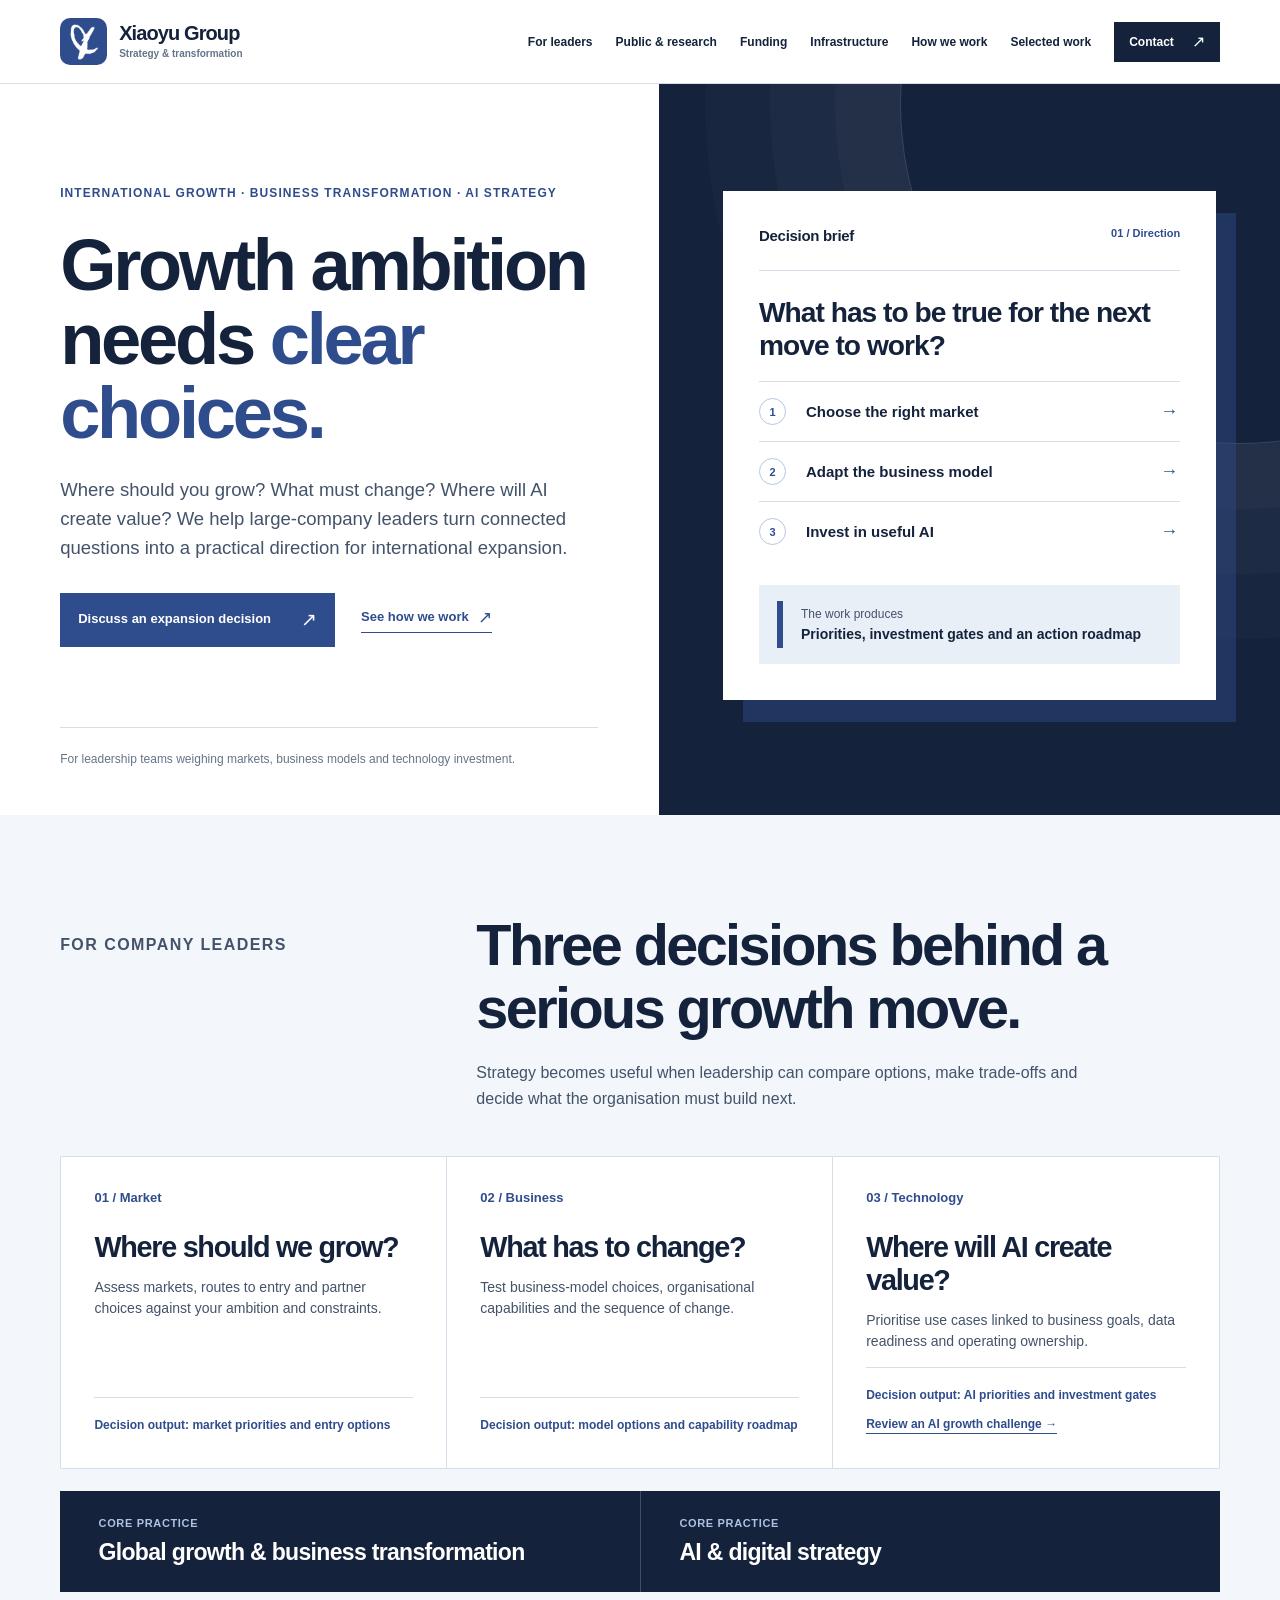
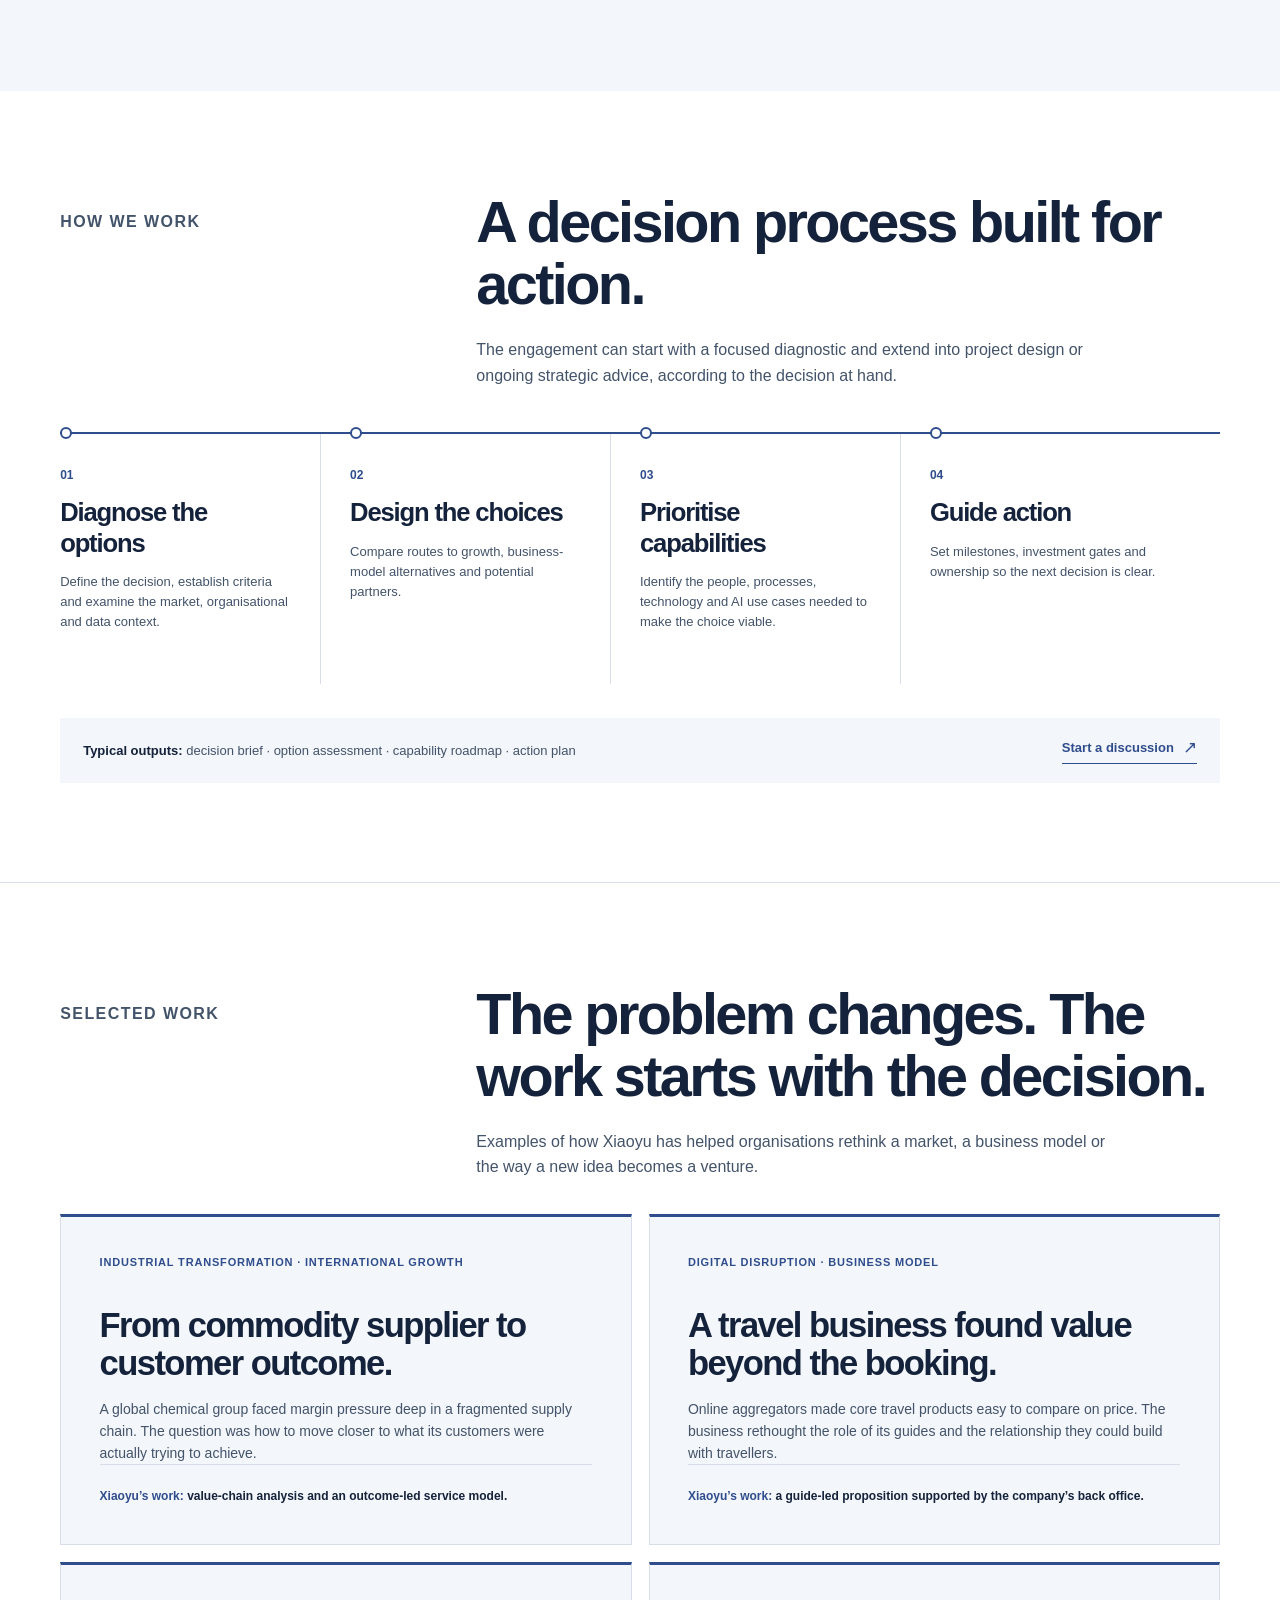
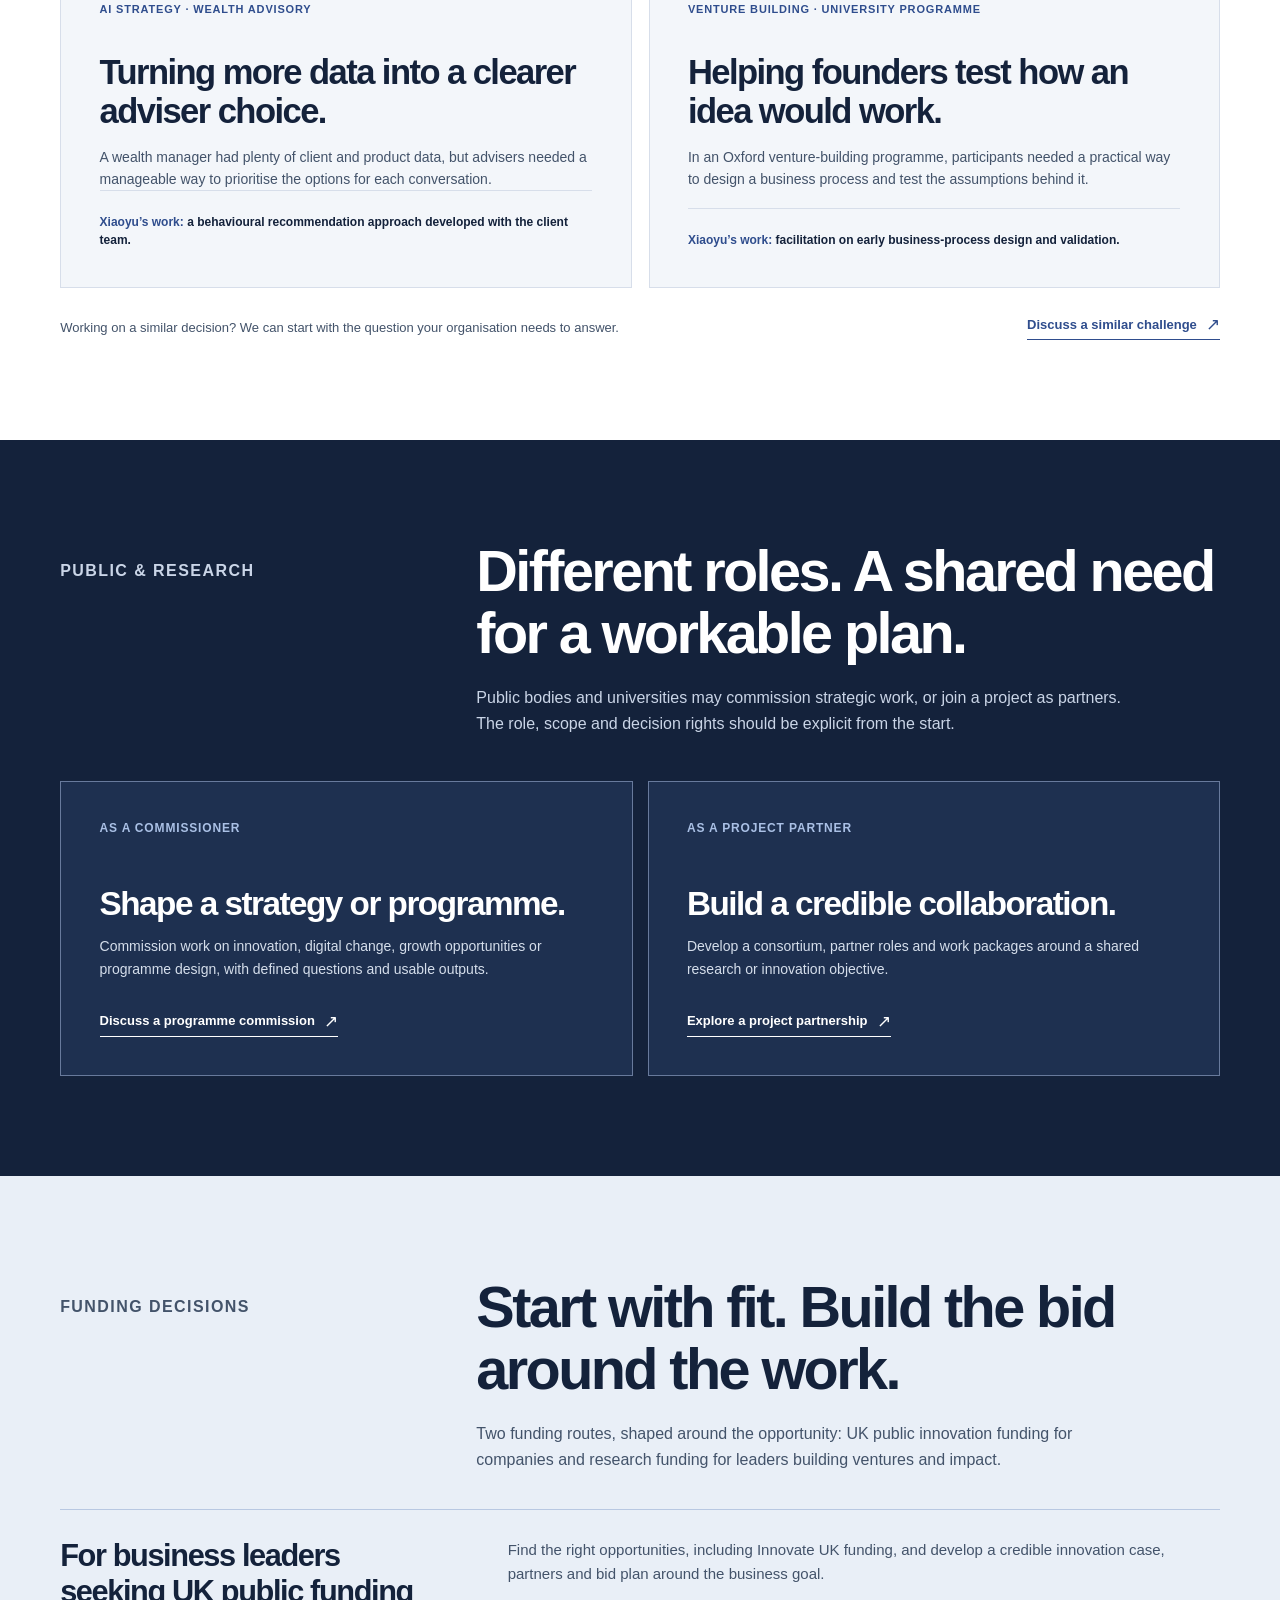
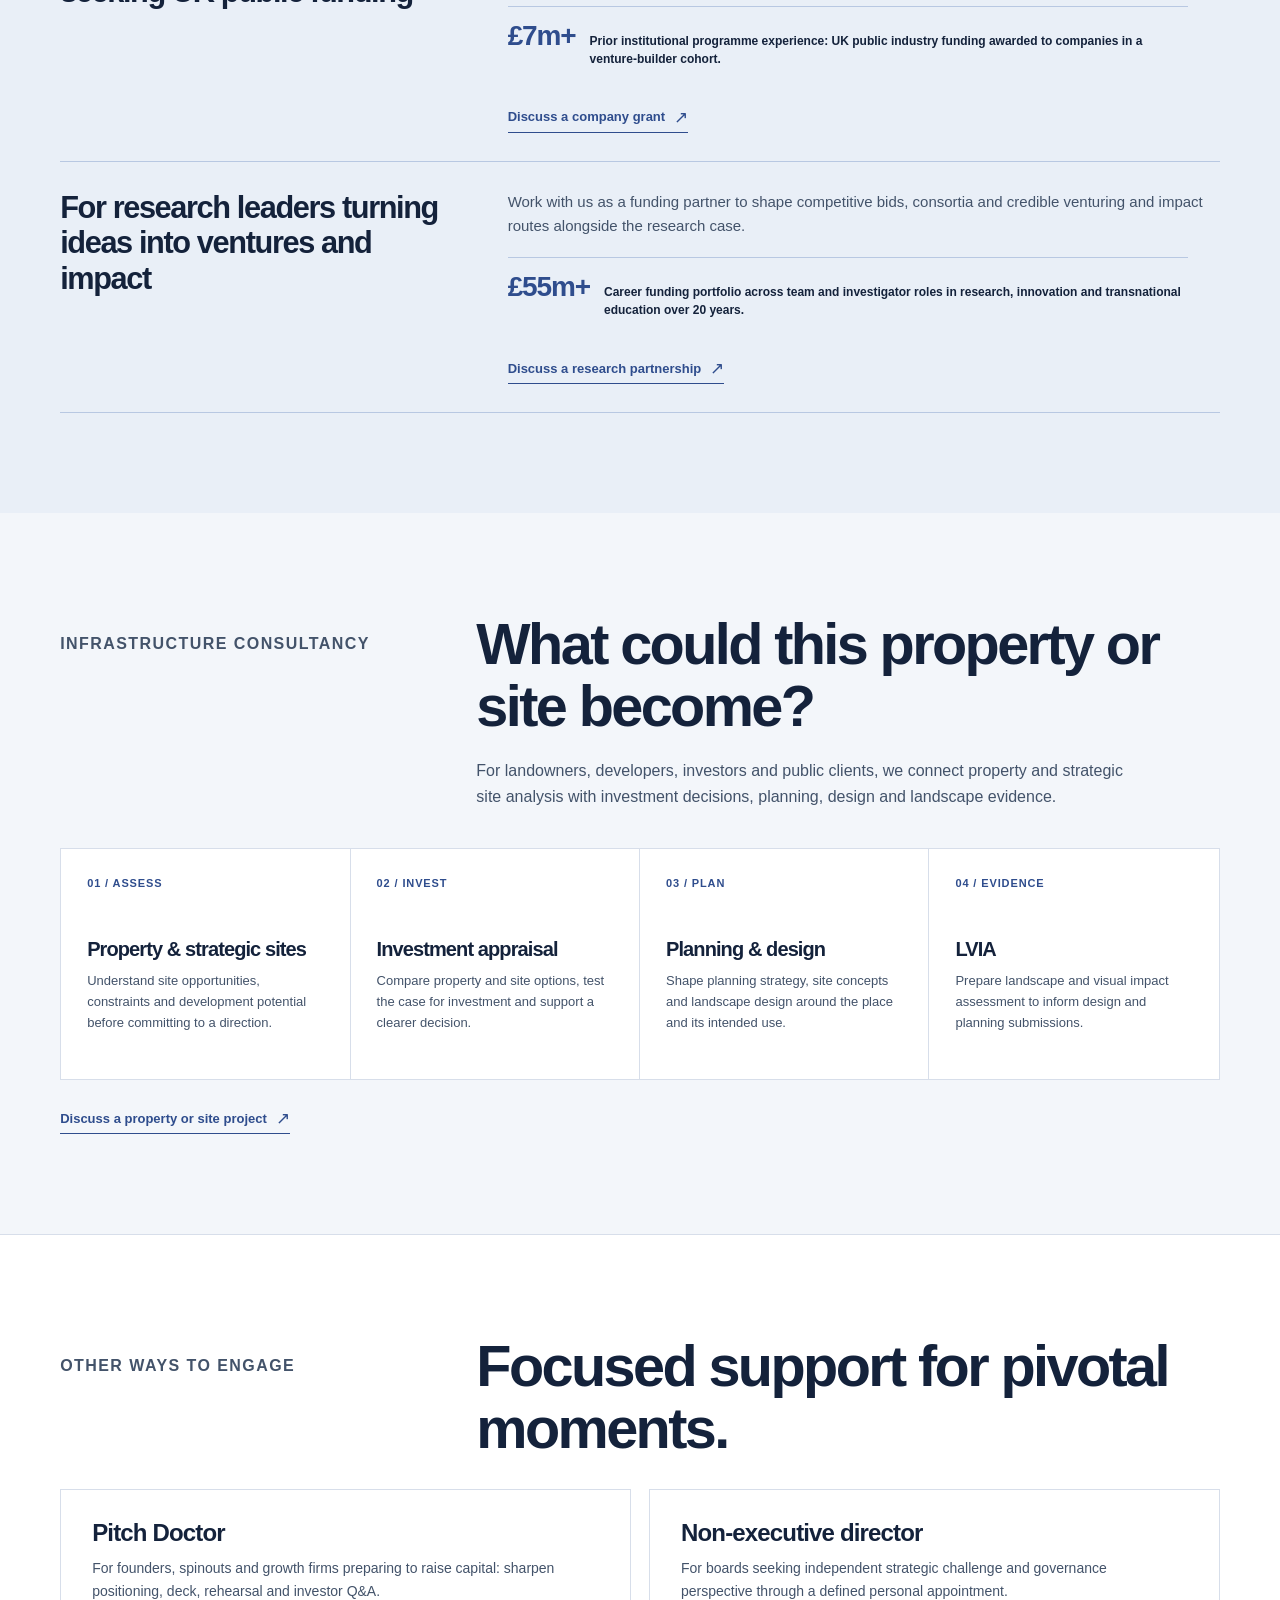
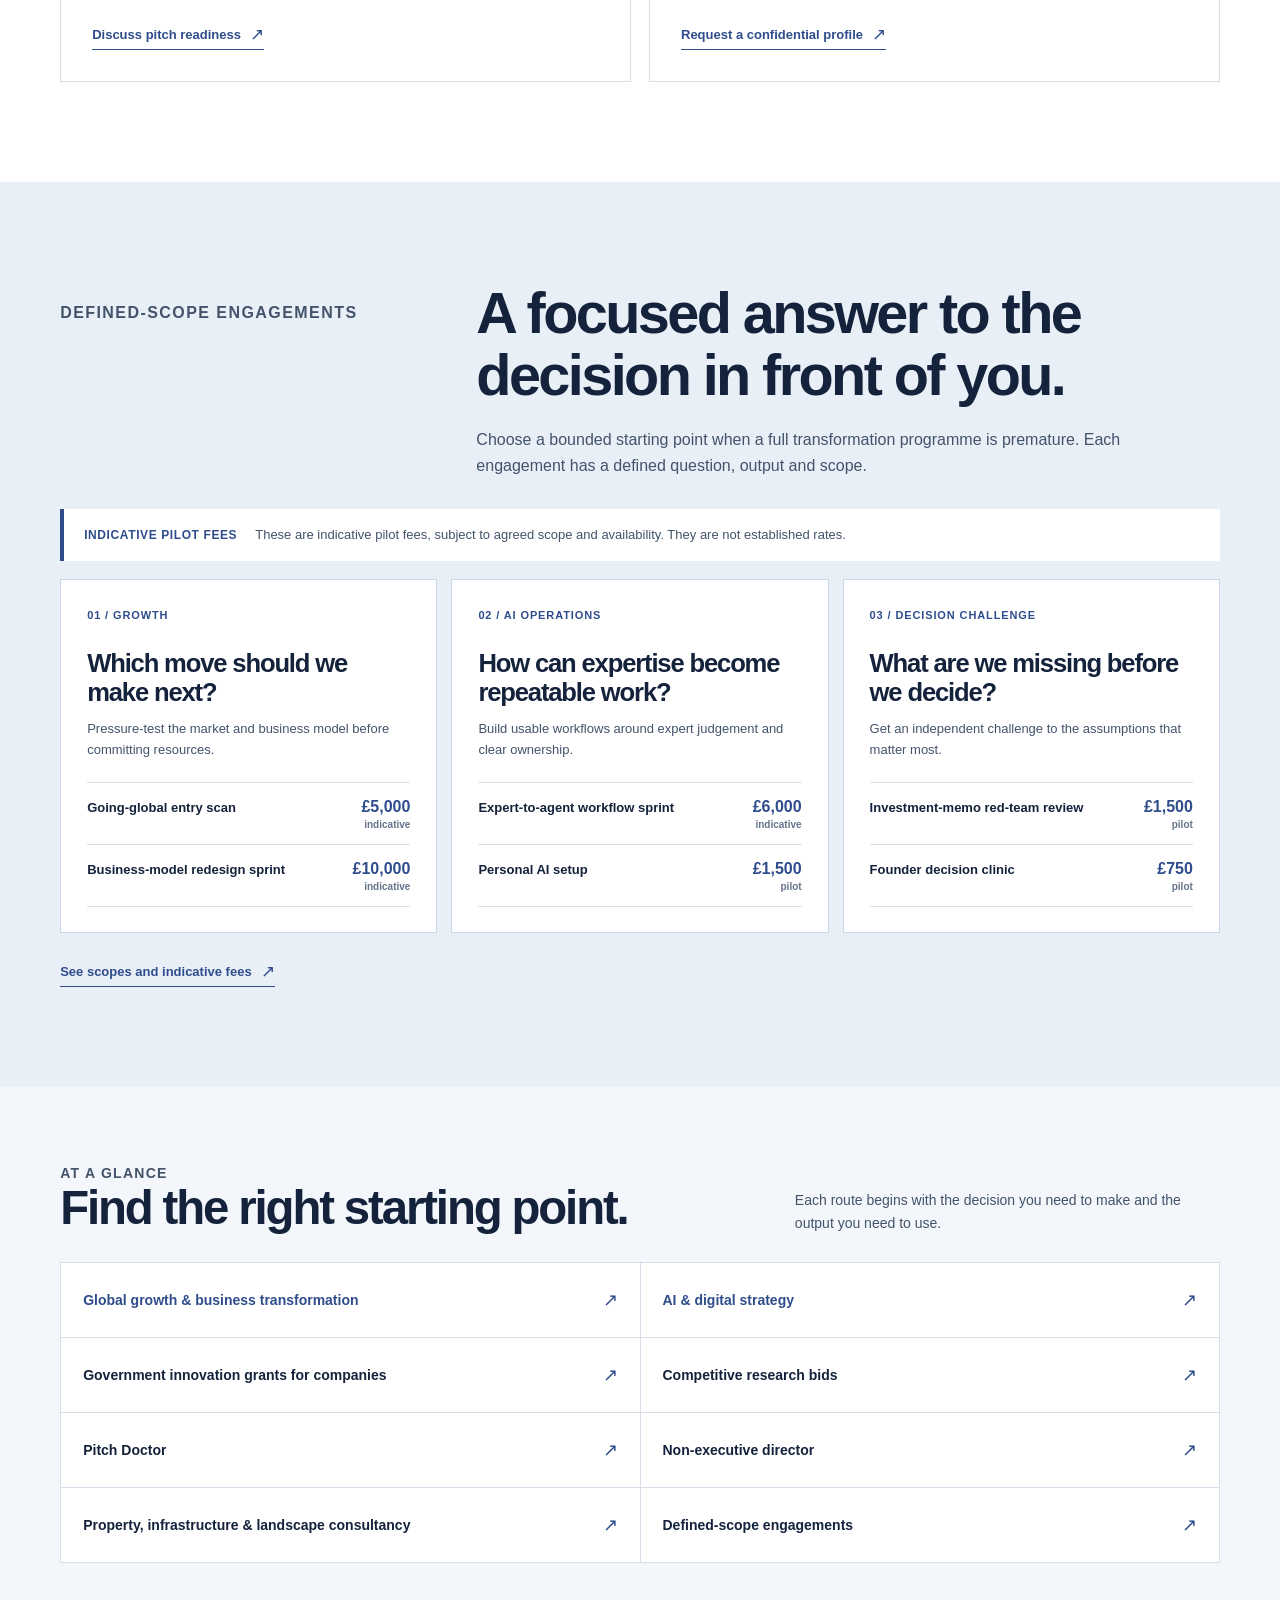
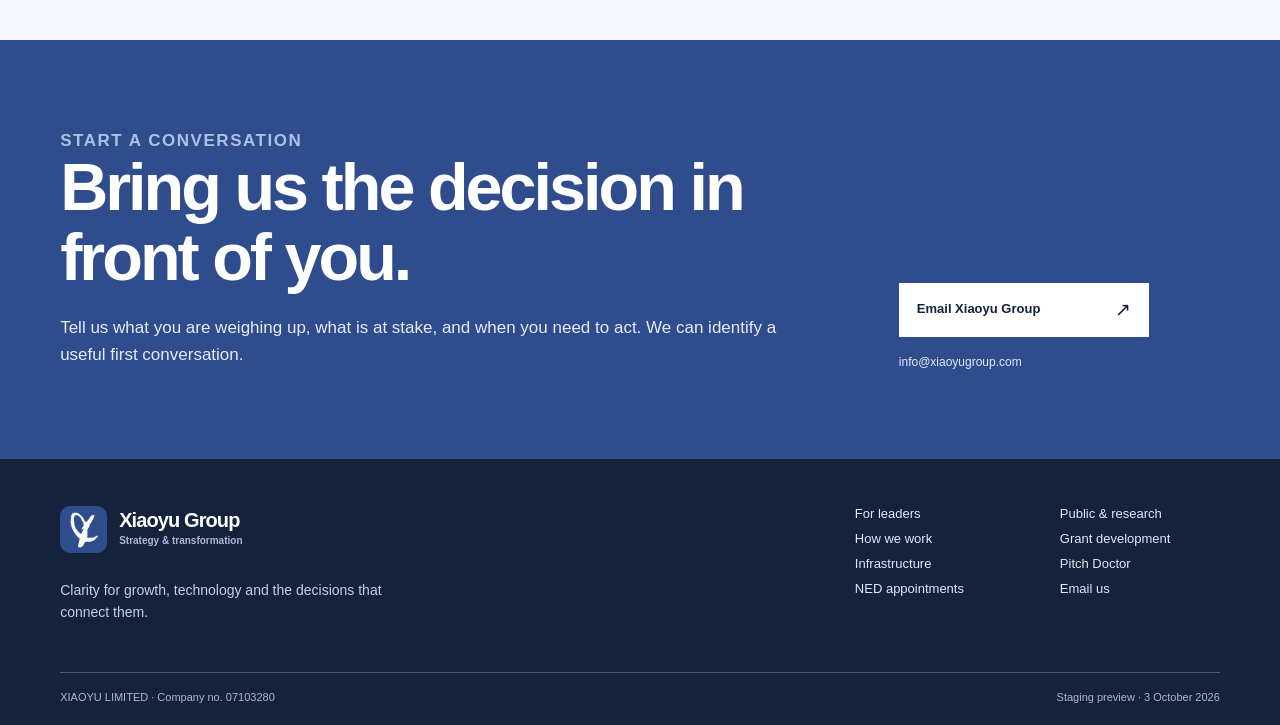
==== index.html @ 0e7fe9d1 "Publish Xiaoyu staging site" ====
<!doctype html>
<html lang="en">
<head>
  <meta charset="utf-8">
  <meta name="robots" content="noindex, nofollow">
  <meta name="viewport" content="width=device-width, initial-scale=1">
  <meta name="color-scheme" content="light">
  <meta name="theme-color" content="#2f4d8d">
  <meta name="description" content="Xiaoyu Group helps leadership teams make international growth, business transformation and AI strategy decisions, with support for funding, research partnerships, property and site consultancy.">
  <title>Xiaoyu Group — Clarity for the decisions ahead · Selected work</title>
  <!-- Design preview v6, 1 October 2026. Owner-confirmed case strip uses anonymised summaries without unverified result metrics; see the internal case map for attribution and publication checks.  Standalone and offline ready. Buyer situations and service architecture draw on the local service map v2 and the existing public Xiaoyu Group service categories. Methods and outputs describe ways of working, not completed client outcomes. The embedded mark is the supplied local logo. Legal entity: XIAOYU LIMITED, company number 07103280. -->
  <style>
    :root{--blue:#2f4d8d;--blue-deep:#243d70;--navy:#14223b;--paper:#fff;--fog:#f3f6fa;--mist:#e9eff7;--ice:#dbe5f2;--line:#d7deea;--body:#43536a;--muted:#65748a;--font:"Aptos","Avenir Next","Segoe UI",sans-serif;--pad:clamp(22px,4.7vw,76px);--wide:1520px}
    *,*::before,*::after{box-sizing:border-box}html{scroll-behavior:smooth;scroll-padding-top:88px}body{margin:0;color:var(--navy);background:var(--paper);font-family:var(--font);-webkit-font-smoothing:antialiased}body.menu-open{overflow:hidden}a{color:inherit;text-decoration:none}button{font:inherit}h1,h2,h3,p{margin-top:0}h1,h2,h3{letter-spacing:-.045em}p{line-height:1.62}::selection{background:var(--ice);color:var(--navy)}:focus-visible{outline:3px solid #6283ca;outline-offset:4px}.skip{position:absolute;z-index:100;top:-100px;left:12px;padding:12px 16px;background:var(--navy);color:white}.skip:focus{top:12px}.shell{width:min(100%,var(--wide));padding-inline:var(--pad);margin-inline:auto}.eyebrow{margin:0 0 20px;color:var(--blue);font-size:12px;font-weight:700;line-height:1.3;letter-spacing:.09em;text-transform:uppercase}.eyebrow.light{color:#abc1e6}.button{display:inline-flex;align-items:center;justify-content:space-between;gap:30px;min-height:54px;padding:12px 18px;font-size:13px;font-weight:700;line-height:1.3;transition:background .2s,color .2s,transform .2s}.button::after{content:"↗";font-size:19px;line-height:1;font-weight:400}.button-primary{background:var(--blue);color:white}.button-primary:hover{background:var(--blue-deep);transform:translateY(-2px)}.button-light{background:white;color:var(--navy)}.button-light:hover{background:var(--mist);transform:translateY(-2px)}.text-link{display:inline-flex;align-items:center;gap:9px;color:var(--blue);border-bottom:1px solid currentColor;padding-bottom:3px;font-size:13px;font-weight:700;line-height:1.3}.text-link::after{content:"↗";font-size:17px;font-weight:400}.text-link:hover{color:var(--navy)}.text-link.light{color:white}.section{padding-block:clamp(76px,7.8vw,118px)}.section-head{display:grid;grid-template-columns:.33fr .67fr;gap:50px;align-items:start;margin-bottom:44px}.section-head h2{margin:0;max-width:850px;font-size:clamp(39px,4.5vw,67px);line-height:1.08;font-weight:600}.section-head p{color:var(--body);max-width:650px;font-size:16px;margin:21px 0 0}
    .site-header{position:sticky;top:0;z-index:50;border-bottom:1px solid var(--line);background:white}.header-inner{min-height:83px;display:flex;align-items:center;justify-content:space-between;gap:27px}.brand{display:inline-flex;align-items:center;gap:12px;flex:none}.brand-mark{display:block;width:47px;height:47px;object-fit:cover;border-radius:10px}.brand-name{display:block;font-size:20px;font-weight:750;line-height:1.1;letter-spacing:-.045em}.brand-line{display:block;color:var(--muted);font-size:10px;font-weight:600;line-height:1.45;margin-top:3px}.desktop-nav{display:flex;align-items:center;gap:clamp(17px,1.8vw,30px)}.desktop-nav>a:not(.nav-cta){white-space:nowrap;font-size:12px;font-weight:700;transition:color .2s}.desktop-nav>a:not(.nav-cta):hover{color:var(--blue)}.nav-cta{display:inline-flex;align-items:center;gap:18px;padding:12px 15px;background:var(--navy);color:white;white-space:nowrap;font-size:12px;font-weight:700;transition:background .2s}.nav-cta::after{content:"↗";font-size:16px;line-height:1;font-weight:400}.nav-cta:hover{background:var(--blue)}.menu-toggle{display:none;width:44px;height:44px;flex:none;align-items:center;justify-content:center;color:var(--navy);background:white;border:1px solid var(--line);cursor:pointer}.menu-toggle span,.menu-toggle span::before,.menu-toggle span::after{display:block;position:relative;width:19px;height:2px;background:currentColor;transition:transform .2s,opacity .2s}.menu-toggle span::before,.menu-toggle span::after{content:"";position:absolute;left:0}.menu-toggle span::before{top:-6px}.menu-toggle span::after{top:6px}.menu-toggle[aria-expanded="true"] span{background:transparent}.menu-toggle[aria-expanded="true"] span::before{top:0;transform:rotate(45deg)}.menu-toggle[aria-expanded="true"] span::after{top:0;transform:rotate(-45deg)}.mobile-nav{display:none}
    .hero{overflow:hidden}.hero-layout{display:grid;grid-template-columns:minmax(0,1.03fr) minmax(0,.97fr);min-height:640px}.hero-copy{padding:clamp(82px,8vw,125px) clamp(35px,4.8vw,78px) 47px var(--pad);display:flex;flex-direction:column;justify-content:space-between;min-width:0}.hero-copy .eyebrow{margin-bottom:26px}.hero h1{max-width:760px;margin-bottom:26px;font-size:clamp(57px,5.65vw,87px);line-height:1.025;font-weight:600}.hero h1 span{color:var(--blue)}.hero-lede{max-width:650px;margin-bottom:30px;color:var(--body);font-size:clamp(17px,1.45vw,20px);line-height:1.55}.hero-actions{display:flex;align-items:center;gap:26px;flex-wrap:wrap}.hero-foot{padding-top:22px;margin-top:80px;border-top:1px solid var(--line);color:var(--muted);font-size:12px;line-height:1.5}.hero-visual{min-width:0;padding:clamp(44px,5vw,76px);display:flex;align-items:center;justify-content:center;background:var(--navy);position:relative;overflow:hidden;isolation:isolate}.hero-visual::before{content:"";position:absolute;width:680px;height:680px;right:-300px;top:-320px;border-radius:50%;border:1px solid rgba(220,230,248,.18);box-shadow:0 0 0 65px rgba(220,230,248,.025),0 0 0 130px rgba(220,230,248,.024),0 0 0 195px rgba(220,230,248,.021)}.decision-board{position:relative;z-index:1;width:min(100%,605px);padding:clamp(24px,2.8vw,43px);background:white;box-shadow:20px 22px 0 rgba(47,77,141,.45);transform:translateY(-4px)}.board-top{display:flex;justify-content:space-between;align-items:flex-start;gap:18px;padding-bottom:26px;border-bottom:1px solid var(--line)}.board-top strong{font-size:15px;font-weight:750;letter-spacing:-.02em}.board-top span{color:var(--blue);font-size:11px;font-weight:700;white-space:nowrap}.board-prompt{margin:25px 0 18px;font-size:clamp(25px,2.2vw,34px);line-height:1.2;font-weight:600;letter-spacing:-.035em}.board-list{list-style:none;padding:0;margin:0}.board-list li{display:grid;grid-template-columns:34px minmax(0,1fr) 20px;align-items:center;gap:13px;min-height:60px;border-top:1px solid var(--line)}.board-list li span{display:grid;place-items:center;width:27px;height:27px;border:1px solid #b5c6e3;border-radius:50%;color:var(--blue);font-size:11px;font-weight:750}.board-list li strong{font-size:15px;font-weight:650}.board-list li i{font-style:normal;color:var(--blue);font-size:18px}.board-bottom{margin-top:24px;padding:16px 18px;display:flex;align-items:center;gap:18px;background:var(--mist)}.board-bottom b{width:6px;height:47px;flex:none;background:var(--blue)}.board-bottom span{display:block;color:var(--body);font-size:12px;line-height:1.35}.board-bottom strong{display:block;margin-top:3px;color:var(--navy);font-size:14px;font-weight:700;line-height:1.32}
    .leaders{background:var(--fog)}.decision-grid{display:grid;grid-template-columns:repeat(3,minmax(0,1fr));border:1px solid var(--line);background:white}.decision{min-height:305px;padding:clamp(25px,2.6vw,40px);border-right:1px solid var(--line);display:flex;flex-direction:column}.decision:last-child{border-right:0}.decision .number{color:var(--blue);font-size:13px;font-weight:750}.decision h3{max-width:330px;margin:26px 0 13px;font-size:clamp(25px,2.25vw,35px);font-weight:650;line-height:1.14}.decision p{color:var(--body);font-size:14px;line-height:1.55}.decision .output{margin-top:auto;padding-top:19px;border-top:1px solid var(--line);color:var(--blue);font-size:12px;font-weight:700;line-height:1.45}.decision-link{align-self:flex-start;margin-top:13px;color:var(--blue);font-size:12px;font-weight:750;border-bottom:1px solid currentColor;padding-bottom:2px}.decision-link:hover{color:var(--navy)}.practice-line{display:grid;grid-template-columns:1fr 1fr;margin-top:22px;background:var(--navy);color:white}.practice-line div{padding:26px clamp(26px,3vw,43px)}.practice-line div+div{border-left:1px solid rgba(255,255,255,.2)}.practice-line small{display:block;margin-bottom:10px;color:#adc2e4;font-size:11px;font-weight:700;text-transform:uppercase;letter-spacing:.06em}.practice-line strong{font-size:clamp(18px,1.8vw,25px);font-weight:600;letter-spacing:-.03em}.leaders-cta{display:flex;align-items:center;justify-content:space-between;gap:20px;padding:22px 2px 0}.leaders-cta p{margin:0;color:var(--body);font-size:13px}
    .approach{background:white}.approach-grid{display:grid;grid-template-columns:repeat(4,minmax(0,1fr));border-top:2px solid var(--blue)}.step{position:relative;min-height:250px;padding:31px 27px 0 0}.step:not(:last-child){border-right:1px solid var(--line);padding-right:29px;margin-right:29px}.step::before{content:"";position:absolute;top:-7px;left:0;width:12px;height:12px;border:2px solid var(--blue);background:white;border-radius:50%}.step small{color:var(--blue);font-size:12px;font-weight:750}.step h3{max-width:240px;margin:14px 0;font-size:clamp(22px,2vw,29px);line-height:1.18;font-weight:650}.step p{color:var(--body);font-size:13px;line-height:1.54}.approach-foot{display:flex;justify-content:space-between;align-items:center;gap:30px;margin-top:34px;padding:19px 23px;background:var(--fog)}.approach-foot p{margin:0;color:var(--body);font-size:13px}.approach-foot strong{color:var(--navy)}
    .public{background:var(--navy);color:white}.public .section-head p{color:#cad5e7}.role-grid{display:grid;grid-template-columns:1fr 1fr;gap:15px}.role{min-height:295px;padding:clamp(29px,3vw,45px);border:1px solid #687a9c;background:#1e3050;display:flex;flex-direction:column;align-items:flex-start}.role .text-link{margin-top:auto;padding-top:20px}.role span{display:block;margin-bottom:50px;color:#aac0e5;font-size:12px;font-weight:700;text-transform:uppercase;letter-spacing:.07em}.role h3{max-width:540px;margin-bottom:13px;font-size:clamp(29px,2.6vw,39px);line-height:1.13;font-weight:600}.role p{max-width:520px;margin-bottom:0;color:#d5deeb;font-size:14px}
    .funding{background:var(--mist)}.funding .section-head{margin-bottom:36px}.funding-list{border-top:1px solid #b8c8e2}.funding-row{display:grid;grid-template-columns:.35fr .65fr;gap:clamp(25px,5vw,80px);padding:28px 0;border-bottom:1px solid #b8c8e2}.funding-row h3{margin:0;font-size:clamp(25px,2.4vw,36px);line-height:1.16;font-weight:650}.funding-row p{max-width:720px;margin:0 0 13px;color:var(--body);font-size:15px}.funding-row .text-link{margin-top:3px}.funding-proof{display:flex;align-items:baseline;gap:14px;max-width:680px!important;margin:19px 0 21px!important;padding:15px 0;border-top:1px solid #b8c8e2;color:var(--navy)!important}.funding-proof strong{flex:none;color:var(--blue);font-size:28px;line-height:1;font-weight:750;letter-spacing:-.04em}.funding-proof span{font-size:12px;line-height:1.5;font-weight:650}
    .infrastructure{background:var(--fog)}.infrastructure .section-head{margin-bottom:38px}.infra-steps{display:grid;grid-template-columns:repeat(4,minmax(0,1fr));border:1px solid var(--line);background:white}.infra-step{min-height:230px;padding:28px 26px 24px;border-right:1px solid var(--line)}.infra-step:last-child{border-right:0}.infra-step-num{display:block;margin-bottom:48px;color:var(--blue);font-size:11px;font-weight:800;letter-spacing:.08em}.infra-step h3{margin:0 0 10px;font-size:20px;line-height:1.2;font-weight:700}.infra-step p{margin:0;color:var(--body);font-size:13px;line-height:1.6}.infra-action{margin-top:28px}.other-engagements{background:white;border-top:1px solid var(--line)}.other-engagements .section-head{margin-bottom:30px}.other-grid{display:grid;grid-template-columns:repeat(2,minmax(0,1fr));gap:18px}.compact-route{padding:29px 31px 31px;border:1px solid var(--line);background:white}.compact-route h3{margin:0 0 10px;font-size:24px;font-weight:650;letter-spacing:-.035em}.compact-route p{max-width:500px;margin-bottom:22px;color:var(--body);font-size:14px;line-height:1.6}
    .capabilities{padding-block:clamp(65px,6vw,95px);background:var(--fog)}.capability-top{display:flex;justify-content:space-between;align-items:end;gap:30px;margin-bottom:28px}.capability-top h2{max-width:580px;margin:0;font-size:clamp(37px,3.7vw,56px);line-height:1.1;font-weight:600}.capability-top p{max-width:425px;margin:0;color:var(--body);font-size:14px}.capability-index{display:grid;grid-template-columns:1fr 1fr;border-top:1px solid var(--line);border-left:1px solid var(--line)}.capability-index a{min-height:75px;display:flex;align-items:center;justify-content:space-between;gap:15px;padding:18px 22px;border-right:1px solid var(--line);border-bottom:1px solid var(--line);background:white;font-size:14px;font-weight:700;transition:background .2s,color .2s}.capability-index a:hover{color:var(--blue);background:var(--mist)}.capability-index a::after{content:"↗";color:var(--blue);font-size:18px;font-weight:400}.capability-index a:first-child,.capability-index a:nth-child(2){color:var(--blue)}
    .contact{padding-block:clamp(78px,7vw,112px);background:var(--blue);color:white}.contact-inner{display:grid;grid-template-columns:.7fr .3fr;gap:clamp(30px,7vw,110px);align-items:end}.contact h2{max-width:850px;margin-bottom:21px;font-size:clamp(44px,5.2vw,76px);line-height:1.06;font-weight:600}.contact p{max-width:720px;margin:0;color:#e5ecf8;font-size:17px}.contact-action{display:flex;flex-direction:column;align-items:flex-start;gap:18px}.contact-action .button{min-width:250px}.contact-action span{color:#dfebfa;font-size:12px}.site-footer{padding:47px 0 22px;background:var(--navy);color:white}.footer-main{display:flex;justify-content:space-between;align-items:start;gap:50px;padding-bottom:48px}.site-footer .brand-name{font-size:20px}.site-footer .brand-line{color:#adbad1}.footer-note{max-width:350px;margin:22px 0 0;color:#c4d0e3;font-size:14px}.footer-nav{display:grid;grid-template-columns:repeat(2,minmax(160px,1fr));gap:10px 45px}.footer-nav a{font-size:13px;color:#e1e9f5}.footer-nav a:hover{color:white;text-decoration:underline;text-underline-offset:4px}.footer-bottom{display:flex;justify-content:space-between;gap:20px;flex-wrap:wrap;padding-top:18px;border-top:1px solid #495a77;color:#abb8cc;font-size:11px}.hero-layout>*,.section-head>*,.decision-grid>*,.practice-line>*,.approach-grid>*,.role-grid>*,.funding-row>*,.specialist-grid>*,.contact-inner>*{min-width:0}
    @media(max-width:1170px){.desktop-nav{display:none}.menu-toggle{display:inline-flex}.mobile-nav{display:none;position:absolute;left:0;right:0;top:100%;max-height:calc(100vh - 70px);overflow-y:auto;background:white;border-top:1px solid var(--line);border-bottom:1px solid var(--line);box-shadow:0 18px 30px rgba(20,34,59,.12);padding:12px var(--pad) 24px}.mobile-nav.open{display:flex;flex-direction:column}.mobile-nav a{padding:14px 0;border-bottom:1px solid var(--line);font-size:16px;font-weight:700}.mobile-nav .nav-cta{display:inline-flex;align-self:flex-start;margin-top:16px;padding:14px 18px;border:0;color:white;font-size:14px}.hero-layout{grid-template-columns:1fr .9fr}.hero h1{font-size:clamp(52px,6vw,76px)}.hero-visual{padding:42px}}
    @media(max-width:820px){.hero-layout{display:block}.hero-copy{min-height:0;padding:71px var(--pad) 36px}.hero h1{max-width:650px;font-size:clamp(49px,8vw,72px)}.hero-foot{margin-top:54px}.hero-visual{min-height:470px;padding:48px var(--pad)}.decision-board{max-width:560px}.section-head{grid-template-columns:1fr;gap:8px;margin-bottom:34px}.section-head h2{font-size:clamp(39px,6vw,58px)}.section-head p{margin-top:17px}.decision-grid{grid-template-columns:1fr}.decision{min-height:215px;border-right:0;border-bottom:1px solid var(--line)}.decision:last-child{border-bottom:0}.decision h3{max-width:none;margin-top:16px}.decision .output{margin-top:14px}.approach-grid{grid-template-columns:1fr 1fr;row-gap:20px}.step{min-height:200px}.step:not(:last-child){margin-right:0}.step:nth-child(2){border-right:0}.step:nth-child(1),.step:nth-child(3){margin-right:28px}.role-grid{grid-template-columns:1fr}.role{min-height:245px}.role span{margin-bottom:35px}.specialist-grid{grid-template-columns:1fr}.infra-panel{min-height:340px}.contact-inner{grid-template-columns:1fr}}
    @media(max-width:600px){html{scroll-padding-top:70px}.header-inner{min-height:70px}.brand-mark{width:40px;height:40px;border-radius:8px}.brand-name{font-size:18px}.brand-line{font-size:9px}.hero-copy{padding-top:61px}.hero h1{font-size:clamp(43px,10.5vw,62px);line-height:1.06}.hero-lede{font-size:16px}.hero-actions{align-items:flex-start;flex-direction:column;gap:23px}.hero-foot{margin-top:50px}.hero-visual{min-height:420px;padding:40px 28px}.decision-board{padding:25px;box-shadow:10px 12px 0 rgba(47,77,141,.45)}.board-prompt{font-size:27px}.board-list li{grid-template-columns:28px minmax(0,1fr) 15px;gap:10px;min-height:55px}.board-list li strong{font-size:13px}.board-bottom{margin-top:18px}.section{padding-block:72px}.section-head h2{font-size:39px}.decision{padding:25px}.practice-line{grid-template-columns:1fr}.practice-line div+div{border-left:0;border-top:1px solid rgba(255,255,255,.2)}.leaders-cta{align-items:flex-start;flex-direction:column;gap:11px}.approach-grid{grid-template-columns:1fr;row-gap:0}.step,.step:not(:last-child),.step:nth-child(1),.step:nth-child(3){min-height:0;margin-right:0;padding:25px 0 22px;border-right:0;border-bottom:1px solid var(--line)}.step:last-child{border-bottom:0}.step::before{top:-7px}.approach-foot{display:block}.approach-foot .text-link{margin-top:15px}.role{min-height:0}.funding-row{grid-template-columns:1fr;gap:11px;padding:25px 0}.funding-row h3{font-size:28px}.infra-panel h2{font-size:39px}.capability-top{display:block}.capability-top h2{font-size:39px;margin-bottom:14px}.capability-index{grid-template-columns:1fr}.capability-index a{min-height:66px}.contact h2{font-size:45px}.footer-main{display:block}.footer-nav{margin-top:38px;grid-template-columns:repeat(2,minmax(0,1fr));gap:12px 24px}}
    @media(max-width:360px){.brand{gap:9px}.brand-name{font-size:16px}.brand-line{font-size:8px}.hero h1{font-size:41px}.hero-visual{padding:34px 23px}.decision-board{padding:20px}.board-top{flex-direction:column;gap:5px;padding-bottom:15px}.board-prompt{font-size:24px}.board-list li strong{font-size:12px}.footer-nav{grid-template-columns:1fr 1fr;gap:12px 20px}}
    @media(prefers-reduced-motion:reduce){*,*::before,*::after{scroll-behavior:auto!important;transition-duration:.01ms!important;animation-duration:.01ms!important}}
    @media print{.site-header,.mobile-nav,.hero-visual{break-inside:avoid}.menu-toggle{display:none!important}.section{padding-block:44px}.hero-layout{min-height:0}.hero-copy{padding-top:50px}.hero-foot{margin-top:40px}a{text-decoration:none}}
  @media(max-width:1000px){.infra-steps{grid-template-columns:repeat(2,minmax(0,1fr))}.infra-step:nth-child(2){border-right:0}.infra-step:nth-child(-n+2){border-bottom:1px solid var(--line)}}@media(max-width:600px){.infra-steps,.other-grid{grid-template-columns:1fr}.infra-step{min-height:auto;border-right:0;border-bottom:1px solid var(--line)}.infra-step:last-child{border-bottom:0}.infra-step-num{margin-bottom:28px}.compact-route{padding:26px}}
    .focus{background:#e9eff7}.focus .section-head{margin-bottom:30px}.focus-note{display:flex;gap:18px;align-items:baseline;padding:16px 20px;margin-bottom:18px;background:#fff;border-left:4px solid var(--blue);color:var(--body);font-size:13px;line-height:1.5}.focus-note strong{flex:none;color:var(--blue);font-size:12px;text-transform:uppercase;letter-spacing:.05em}.focus-grid{display:grid;grid-template-columns:repeat(3,minmax(0,1fr));gap:14px}.focus-card{min-width:0;display:flex;flex-direction:column;min-height:350px;padding:29px 26px 25px;background:white;border:1px solid #cbd7e8}.focus-count{color:var(--blue);font-size:11px;font-weight:800;letter-spacing:.08em}.focus-card h3{margin:28px 0 10px;font-size:clamp(22px,2vw,29px);font-weight:650;line-height:1.16}.focus-card>p{margin:0 0 22px;color:var(--body);font-size:13px}.focus-offers{margin-top:auto;border-top:1px solid var(--line)}.focus-offers a{display:flex;justify-content:space-between;align-items:baseline;gap:16px;padding:13px 0;border-bottom:1px solid var(--line);color:var(--navy);font-size:13px;font-weight:700;line-height:1.35}.focus-offers a:hover{color:var(--blue)}.focus-offers strong{flex:none;color:var(--blue);font-size:16px;white-space:nowrap}.focus-offers small{display:block;color:var(--muted);font-size:10px;font-weight:650;text-align:right}.focus-detail{margin-top:28px}@media(max-width:1050px){.focus-grid{grid-template-columns:1fr 1fr}.focus-card:last-child{grid-column:1/-1;min-height:0}}@media(max-width:620px){.focus-grid{grid-template-columns:1fr}.focus-card,.focus-card:last-child{grid-column:auto;min-height:0}.focus-note{display:block}.focus-note strong{display:block;margin-bottom:5px}.focus-card h3{margin-top:20px}}

    .cases{background:white;border-top:1px solid var(--line)}.cases .section-head{margin-bottom:34px}.case-grid{display:grid;grid-template-columns:repeat(2,minmax(0,1fr));gap:17px}.case-card{min-width:0;display:flex;flex-direction:column;min-height:320px;padding:clamp(27px,3vw,44px);background:var(--fog);border:1px solid var(--line);border-top:3px solid var(--blue)}.case-card .case-type{display:block;margin-bottom:38px;color:var(--blue);font-size:11px;font-weight:800;letter-spacing:.075em;text-transform:uppercase}.case-card h3{max-width:560px;margin:0 0 15px;font-size:clamp(27px,2.7vw,39px);font-weight:630;line-height:1.12}.case-card p{max-width:590px;margin:0;color:var(--body);font-size:14px;line-height:1.58}.case-card .case-contribution{margin-top:auto;padding-top:22px;border-top:1px solid var(--line);color:var(--navy);font-size:12px;line-height:1.5;font-weight:700}.case-contribution strong{color:var(--blue)}.case-footer{display:flex;justify-content:space-between;align-items:center;gap:20px;margin-top:26px}.case-footer p{max-width:620px;margin:0;color:var(--body);font-size:13px}@media(max-width:680px){.case-grid{grid-template-columns:1fr}.case-card{min-height:0}.case-card .case-type{margin-bottom:28px}.case-card h3{font-size:30px}.case-card .case-contribution{margin-top:25px}.case-footer{align-items:flex-start;flex-direction:column}}
  </style>
</head>
<body>
  <a class="skip" href="#main">Skip to content</a>
  <header class="site-header">
    <div class="shell header-inner">
      <a class="brand" href="#top" aria-label="Xiaoyu Group, back to top"><img class="brand-mark" src="[data-uri]" width="47" height="47" alt=""><span><span class="brand-name">Xiaoyu Group</span><span class="brand-line">Strategy &amp; transformation</span></span></a>
      <nav class="desktop-nav" aria-label="Primary"><a href="#leaders">For leaders</a><a href="#public">Public &amp; research</a><a href="#funding">Funding</a><a href="#infrastructure">Infrastructure</a><a href="#approach">How we work</a><a href="#selected-work">Selected work</a><a class="nav-cta" href="#contact">Contact</a></nav>
      <button class="menu-toggle" type="button" aria-label="Open menu" aria-controls="mobile-nav" aria-expanded="false"><span></span></button>
    </div>
    <nav class="mobile-nav" id="mobile-nav" aria-label="Mobile"><a href="#leaders">For leaders</a><a href="#public">Public &amp; research</a><a href="#funding">Funding</a><a href="#infrastructure">Infrastructure</a><a href="#approach">How we work</a><a href="#selected-work">Selected work</a><a href="#capabilities">All capabilities</a><a class="nav-cta" href="#contact">Contact</a></nav>
  </header>
  <main id="main">
    <section class="hero" id="top" aria-labelledby="hero-title">
      <div class="hero-layout">
        <div class="hero-copy"><div><p class="eyebrow">International growth · Business transformation · AI strategy</p><h1 id="hero-title">Growth ambition needs <span>clear choices.</span></h1><p class="hero-lede">Where should you grow? What must change? Where will AI create value? We help large-company leaders turn connected questions into a practical direction for international expansion.</p><div class="hero-actions"><a class="button button-primary" href="mailto:info@xiaoyugroup.com?subject=International%20growth%20decision">Discuss an expansion decision</a><a class="text-link" href="#approach">See how we work</a></div></div><div class="hero-foot">For leadership teams weighing markets, business models and technology investment.</div></div>
        <div class="hero-visual" aria-label="Illustration of a structured expansion decision"><div class="decision-board"><div class="board-top"><strong>Decision brief</strong><span>01 / Direction</span></div><p class="board-prompt">What has to be true for the next move to work?</p><ol class="board-list"><li><span>1</span><strong>Choose the right market</strong><i>→</i></li><li><span>2</span><strong>Adapt the business model</strong><i>→</i></li><li><span>3</span><strong>Invest in useful AI</strong><i>→</i></li></ol><div class="board-bottom"><b aria-hidden="true"></b><div><span>The work produces</span><strong>Priorities, investment gates and an action roadmap</strong></div></div></div></div>
      </div>
    </section>
    <section class="section leaders" id="leaders" aria-labelledby="leaders-title"><div class="shell"><div class="section-head"><p class="eyebrow">For company leaders</p><div><h2 id="leaders-title">Three decisions behind a serious growth move.</h2><p>Strategy becomes useful when leadership can compare options, make trade-offs and decide what the organisation must build next.</p></div></div><div class="decision-grid"><article class="decision" id="growth"><span class="number">01 / Market</span><h3>Where should we grow?</h3><p>Assess markets, routes to entry and partner choices against your ambition and constraints.</p><div class="output">Decision output: market priorities and entry options</div></article><article class="decision" id="transformation"><span class="number">02 / Business</span><h3>What has to change?</h3><p>Test business-model choices, organisational capabilities and the sequence of change.</p><div class="output">Decision output: model options and capability roadmap</div></article><article class="decision" id="ai"><span class="number">03 / Technology</span><h3>Where will AI create value?</h3><p>Prioritise use cases linked to business goals, data readiness and operating ownership.</p><div class="output">Decision output: AI priorities and investment gates</div><a class="decision-link" href="mailto:info@xiaoyugroup.com?subject=AI%20growth%20challenge">Review an AI growth challenge →</a></article></div><div class="practice-line" aria-label="Core consulting practices"><div><small>Core practice</small><strong>Global growth &amp; business transformation</strong></div><div><small>Core practice</small><strong>AI &amp; digital strategy</strong></div></div></div></section>
    <section class="section approach" id="approach" aria-labelledby="approach-title"><div class="shell"><div class="section-head"><p class="eyebrow">How we work</p><div><h2 id="approach-title">A decision process built for action.</h2><p>The engagement can start with a focused diagnostic and extend into project design or ongoing strategic advice, according to the decision at hand.</p></div></div><div class="approach-grid"><div class="step"><small>01</small><h3>Diagnose the options</h3><p>Define the decision, establish criteria and examine the market, organisational and data context.</p></div><div class="step"><small>02</small><h3>Design the choices</h3><p>Compare routes to growth, business-model alternatives and potential partners.</p></div><div class="step"><small>03</small><h3>Prioritise capabilities</h3><p>Identify the people, processes, technology and AI use cases needed to make the choice viable.</p></div><div class="step"><small>04</small><h3>Guide action</h3><p>Set milestones, investment gates and ownership so the next decision is clear.</p></div></div><div class="approach-foot"><p><strong>Typical outputs:</strong> decision brief · option assessment · capability roadmap · action plan</p><a class="text-link" href="mailto:info@xiaoyugroup.com?subject=Strategy%20discussion">Start a discussion</a></div></div></section>
    <!-- Editorial review: owner confirms cases 8, 9, 10, 12, 15, 16, 20, Touchstone and Oxford Venture Builder. These four anonymised summaries contain no unverified performance metrics. Confirm precise firm scope and client publication rights before live use. -->
    <section class="section cases" id="selected-work" aria-labelledby="cases-title">
      <div class="shell">
        <div class="section-head"><p class="eyebrow">Selected work</p><div><h2 id="cases-title">The problem changes. The work starts with the decision.</h2><p>Examples of how Xiaoyu has helped organisations rethink a market, a business model or the way a new idea becomes a venture.</p></div></div>
        <div class="case-grid">
          <article class="case-card"><span class="case-type">Industrial transformation · International growth</span><h3>From commodity supplier to customer outcome.</h3><p>A global chemical group faced margin pressure deep in a fragmented supply chain. The question was how to move closer to what its customers were actually trying to achieve.</p><div class="case-contribution"><strong>Xiaoyu’s work:</strong> value-chain analysis and an outcome-led service model.</div></article>
          <article class="case-card"><span class="case-type">Digital disruption · Business model</span><h3>A travel business found value beyond the booking.</h3><p>Online aggregators made core travel products easy to compare on price. The business rethought the role of its guides and the relationship they could build with travellers.</p><div class="case-contribution"><strong>Xiaoyu’s work:</strong> a guide-led proposition supported by the company’s back office.</div></article>
          <article class="case-card"><span class="case-type">AI strategy · Wealth advisory</span><h3>Turning more data into a clearer adviser choice.</h3><p>A wealth manager had plenty of client and product data, but advisers needed a manageable way to prioritise the options for each conversation.</p><div class="case-contribution"><strong>Xiaoyu’s work:</strong> a behavioural recommendation approach developed with the client team.</div></article>
          <article class="case-card"><span class="case-type">Venture building · University programme</span><h3>Helping founders test how an idea would work.</h3><p>In an Oxford venture-building programme, participants needed a practical way to design a business process and test the assumptions behind it.</p><div class="case-contribution"><strong>Xiaoyu’s work:</strong> facilitation on early business-process design and validation.</div></article>
        </div>
        <div class="case-footer"><p>Working on a similar decision? We can start with the question your organisation needs to answer.</p><a class="text-link" href="mailto:info@xiaoyugroup.com?subject=Selected%20work%20enquiry">Discuss a similar challenge</a></div>
      </div>
    </section>
    <section class="section public" id="public" aria-labelledby="public-title"><div class="shell"><div class="section-head"><p class="eyebrow light">Public &amp; research</p><div><h2 id="public-title">Different roles. A shared need for a workable plan.</h2><p>Public bodies and universities may commission strategic work, or join a project as partners. The role, scope and decision rights should be explicit from the start.</p></div></div><div class="role-grid"><article class="role"><span>As a commissioner</span><h3>Shape a strategy or programme.</h3><p>Commission work on innovation, digital change, growth opportunities or programme design, with defined questions and usable outputs.</p><a class="text-link light" href="mailto:info@xiaoyugroup.com?subject=Programme%20commission">Discuss a programme commission</a></article><article class="role"><span>As a project partner</span><h3>Build a credible collaboration.</h3><p>Develop a consortium, partner roles and work packages around a shared research or innovation objective.</p><a class="text-link light" href="mailto:info@xiaoyugroup.com?subject=Project%20partnership">Explore a project partnership</a></article></div></div></section>
    <section class="section funding" id="funding" aria-labelledby="funding-title"><div class="shell"><div class="section-head"><p class="eyebrow">Funding decisions</p><div><h2 id="funding-title">Start with fit. Build the bid around the work.</h2><p>Two funding routes, shaped around the opportunity: UK public innovation funding for companies and research funding for leaders building ventures and impact.</p></div></div><div class="funding-list">
          <article class="funding-row" id="grant-company"><h3>For business leaders seeking UK public funding</h3><div><p>Find the right opportunities, including Innovate UK funding, and develop a credible innovation case, partners and bid plan around the business goal.</p><p class="funding-proof"><strong>£7m+</strong><span>Prior institutional programme experience: UK public industry funding awarded to companies in a venture-builder cohort.</span></p><a class="text-link" href="mailto:info@xiaoyugroup.com?subject=Company%20grant%20discussion">Discuss a company grant</a></div></article>
          <article class="funding-row" id="grant-research"><h3>For research leaders turning ideas into ventures and impact</h3><div><p>Work with us as a funding partner to shape competitive bids, consortia and credible venturing and impact routes alongside the research case.</p><p class="funding-proof"><strong>£55m+</strong><span>Career funding portfolio across team and investigator roles in research, innovation and transnational education over 20 years.</span></p><a class="text-link" href="mailto:info@xiaoyugroup.com?subject=Research%20bid%20discussion">Discuss a research partnership</a></div></article>
        </div></div></section>
    <section class="section infrastructure" id="infrastructure" aria-labelledby="infrastructure-title">
      <div class="shell">
        <div class="section-head">
          <p class="eyebrow">Infrastructure consultancy</p>
          <div><h2 id="infrastructure-title">What could this property or site become?</h2><p>For landowners, developers, investors and public clients, we connect property and strategic site analysis with investment decisions, planning, design and landscape evidence.</p></div>
        </div>
        <div class="infra-steps" aria-label="Property and infrastructure consultancy services">
          <article class="infra-step"><span class="infra-step-num">01 / ASSESS</span><h3>Property &amp; strategic sites</h3><p>Understand site opportunities, constraints and development potential before committing to a direction.</p></article>
          <article class="infra-step"><span class="infra-step-num">02 / INVEST</span><h3>Investment appraisal</h3><p>Compare property and site options, test the case for investment and support a clearer decision.</p></article>
          <article class="infra-step"><span class="infra-step-num">03 / PLAN</span><h3>Planning &amp; design</h3><p>Shape planning strategy, site concepts and landscape design around the place and its intended use.</p></article>
          <article class="infra-step"><span class="infra-step-num">04 / EVIDENCE</span><h3>LVIA</h3><p>Prepare landscape and visual impact assessment to inform design and planning submissions.</p></article>
        </div>
        <div class="infra-action"><a class="text-link" href="mailto:info@xiaoyugroup.com?subject=Property%20and%20site%20consultancy%20enquiry">Discuss a property or site project</a></div>
      </div>
    </section>
    <section class="section other-engagements" aria-labelledby="other-title">
      <div class="shell">
        <div class="section-head"><p class="eyebrow">Other ways to engage</p><div><h2 id="other-title">Focused support for pivotal moments.</h2></div></div>
        <div class="other-grid">
          <article class="compact-route" id="pitch"><h3>Pitch Doctor</h3><p>For founders, spinouts and growth firms preparing to raise capital: sharpen positioning, deck, rehearsal and investor Q&amp;A.</p><a class="text-link" href="mailto:info@xiaoyugroup.com?subject=Pitch%20Doctor%20enquiry">Discuss pitch readiness</a></article>
          <article class="compact-route" id="ned"><h3>Non-executive director</h3><p>For boards seeking independent strategic challenge and governance perspective through a defined personal appointment.</p><a class="text-link" href="mailto:info@xiaoyugroup.com?subject=Confidential%20board%20profile%20request">Request a confidential profile</a></article>
        </div>
      </div>
    </section>
    <section class="section focus" id="focused-engagements" aria-labelledby="focus-title">
      <div class="shell">
        <div class="section-head"><p class="eyebrow">Defined-scope engagements</p><div><h2 id="focus-title">A focused answer to the decision in front of you.</h2><p>Choose a bounded starting point when a full transformation programme is premature. Each engagement has a defined question, output and scope.</p></div></div>
        <div class="focus-note"><strong>Indicative pilot fees</strong><span>These are indicative pilot fees, subject to agreed scope and availability. They are not established rates.</span></div>
        <div class="focus-grid">
          <article class="focus-card"><span class="focus-count">01 / GROWTH</span><h3>Which move should we make next?</h3><p>Pressure-test the market and business model before committing resources.</p><div class="focus-offers"><a href="engagements.html#global-scan"><span>Going-global entry scan</span><strong>£5,000 <small>indicative</small></strong></a><a href="engagements.html#model-sprint"><span>Business-model redesign sprint</span><strong>£10,000 <small>indicative</small></strong></a></div></article>
          <article class="focus-card"><span class="focus-count">02 / AI OPERATIONS</span><h3>How can expertise become repeatable work?</h3><p>Build usable workflows around expert judgement and clear ownership.</p><div class="focus-offers"><a href="engagements.html#expert-agent"><span>Expert-to-agent workflow sprint</span><strong>£6,000 <small>indicative</small></strong></a><a href="engagements.html#personal-ai"><span>Personal AI setup</span><strong>£1,500 <small>pilot</small></strong></a></div></article>
          <article class="focus-card"><span class="focus-count">03 / DECISION CHALLENGE</span><h3>What are we missing before we decide?</h3><p>Get an independent challenge to the assumptions that matter most.</p><div class="focus-offers"><a href="engagements.html#memo-review"><span>Investment-memo red-team review</span><strong>£1,500 <small>pilot</small></strong></a><a href="engagements.html#founder-clinic"><span>Founder decision clinic</span><strong>£750 <small>pilot</small></strong></a></div></article>
        </div>
        <a class="text-link focus-detail" href="engagements.html">See scopes and indicative fees</a>
      </div>
    </section>
    <section class="capabilities" id="capabilities" aria-labelledby="capabilities-title"><div class="shell"><div class="capability-top"><div><p class="eyebrow">At a glance</p><h2 id="capabilities-title">Find the right starting point.</h2></div><p>Each route begins with the decision you need to make and the output you need to use.</p></div><nav class="capability-index" aria-label="Capability routes"><a href="#growth">Global growth &amp; business transformation</a><a href="#ai">AI &amp; digital strategy</a><a href="#grant-company">Government innovation grants for companies</a><a href="#grant-research">Competitive research bids</a><a href="#pitch">Pitch Doctor</a><a href="#ned">Non-executive director</a><a href="#infrastructure">Property, infrastructure &amp; landscape consultancy</a><a href="#focused-engagements">Defined-scope engagements</a></nav></div></section>
    <section class="contact" id="contact" aria-labelledby="contact-title"><div class="shell contact-inner"><div><p class="eyebrow light">Start a conversation</p><h2 id="contact-title">Bring us the decision in front of you.</h2><p>Tell us what you are weighing up, what is at stake, and when you need to act. We can identify a useful first conversation.</p></div><div class="contact-action"><a class="button button-light" href="mailto:info@xiaoyugroup.com?subject=Strategy%20enquiry">Email Xiaoyu Group</a><span>info@xiaoyugroup.com</span></div></div></section>
  </main>
  <footer class="site-footer"><div class="shell"><div class="footer-main"><div><a class="brand" href="#top" aria-label="Xiaoyu Group, back to top"><img class="brand-mark" src="[data-uri]" width="47" height="47" alt=""><span><span class="brand-name">Xiaoyu Group</span><span class="brand-line">Strategy &amp; transformation</span></span></a><p class="footer-note">Clarity for growth, technology and the decisions that connect them.</p></div><nav class="footer-nav" aria-label="Footer"><a href="#leaders">For leaders</a><a href="#public">Public &amp; research</a><a href="#approach">How we work</a><a href="#funding">Grant development</a><a href="#infrastructure">Infrastructure</a><a href="#pitch">Pitch Doctor</a><a href="#ned">NED appointments</a><a href="mailto:info@xiaoyugroup.com">Email us</a></nav></div><div class="footer-bottom"><span>XIAOYU LIMITED · Company no. 07103280</span><span>Staging preview · 3 October 2026</span></div></div></footer>
  <script>
    (() => {
      const button = document.querySelector('.menu-toggle');
      const menu = document.querySelector('.mobile-nav');
      const close = () => { button.setAttribute('aria-expanded', 'false'); button.setAttribute('aria-label', 'Open menu'); menu.classList.remove('open'); document.body.classList.remove('menu-open'); };
      button.addEventListener('click', () => { const opening = button.getAttribute('aria-expanded') !== 'true'; button.setAttribute('aria-expanded', String(opening)); button.setAttribute('aria-label', opening ? 'Close menu' : 'Open menu'); menu.classList.toggle('open', opening); document.body.classList.toggle('menu-open', opening); });
      menu.querySelectorAll('a').forEach(link => link.addEventListener('click', close));
      document.addEventListener('keydown', event => { if (event.key === 'Escape') close(); });
      window.addEventListener('resize', () => { if (window.innerWidth > 1170) close(); });
    })();
  </script>
</body>
</html>
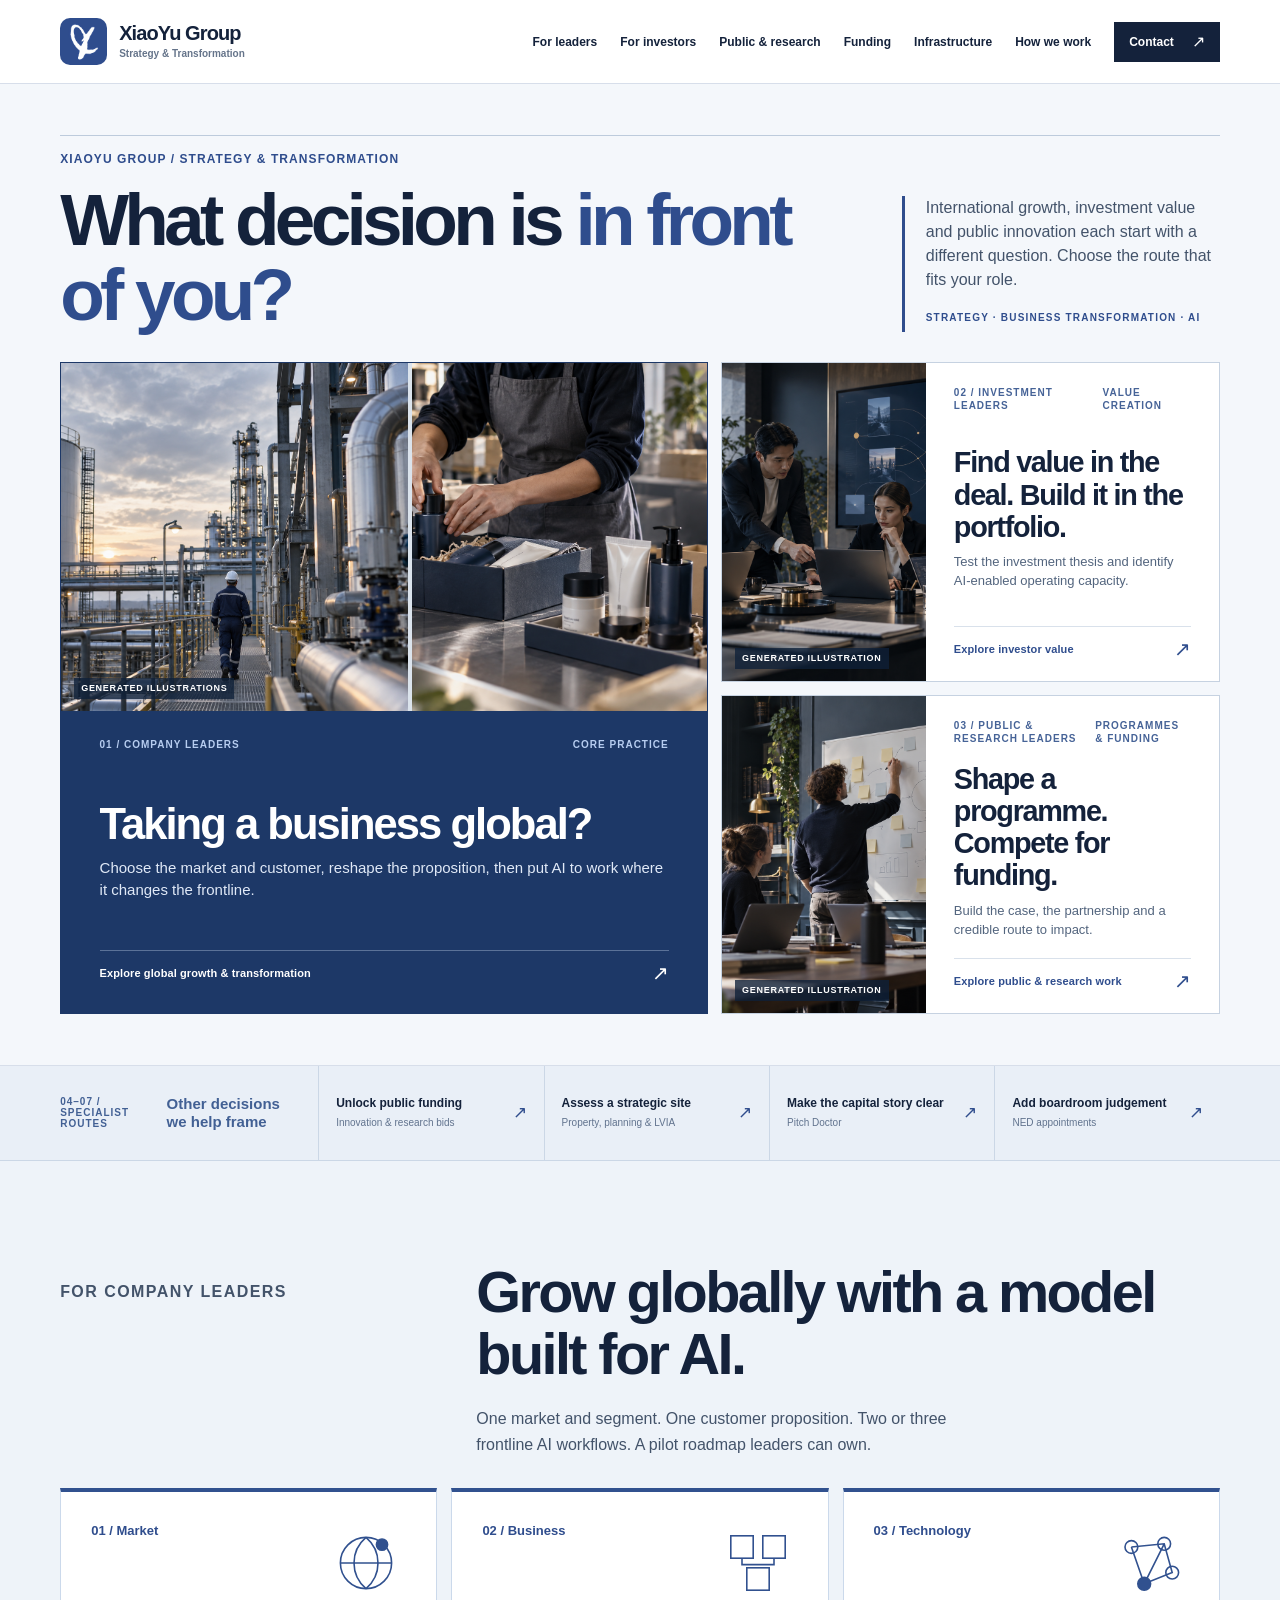
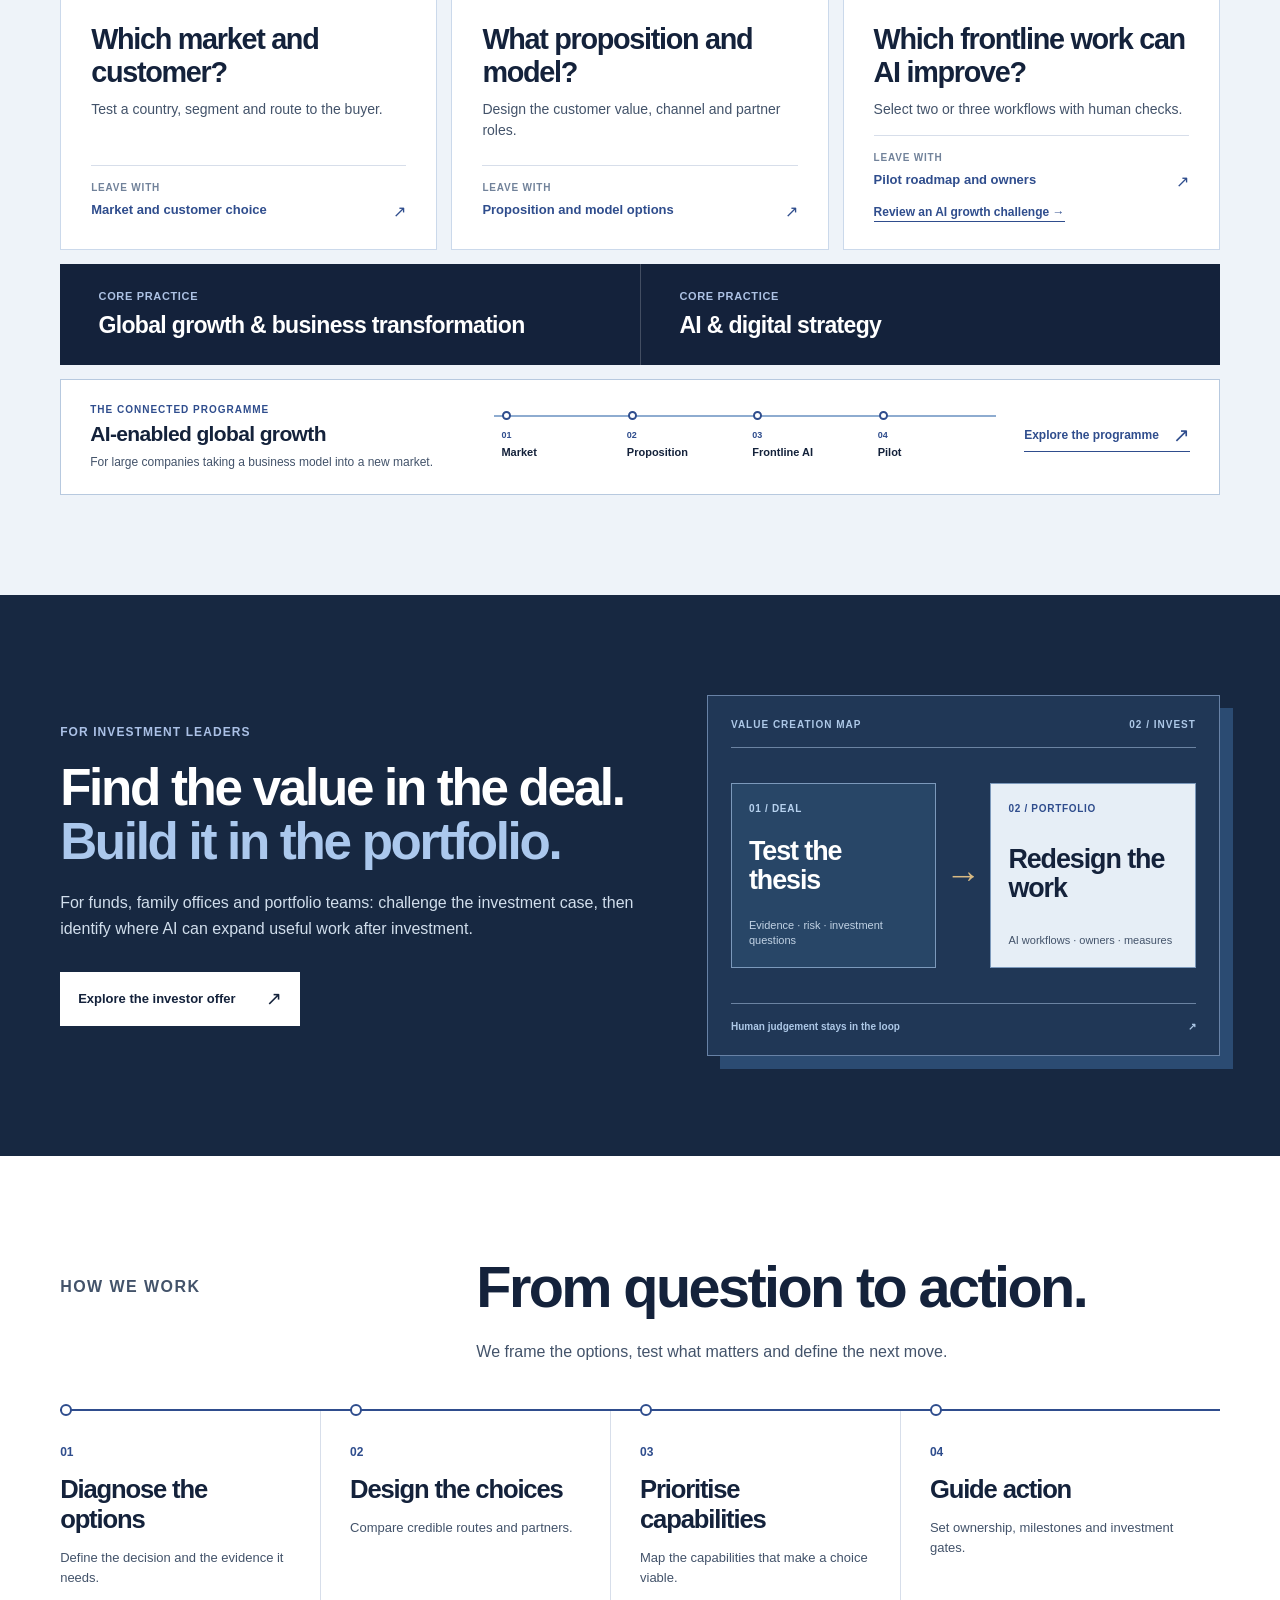
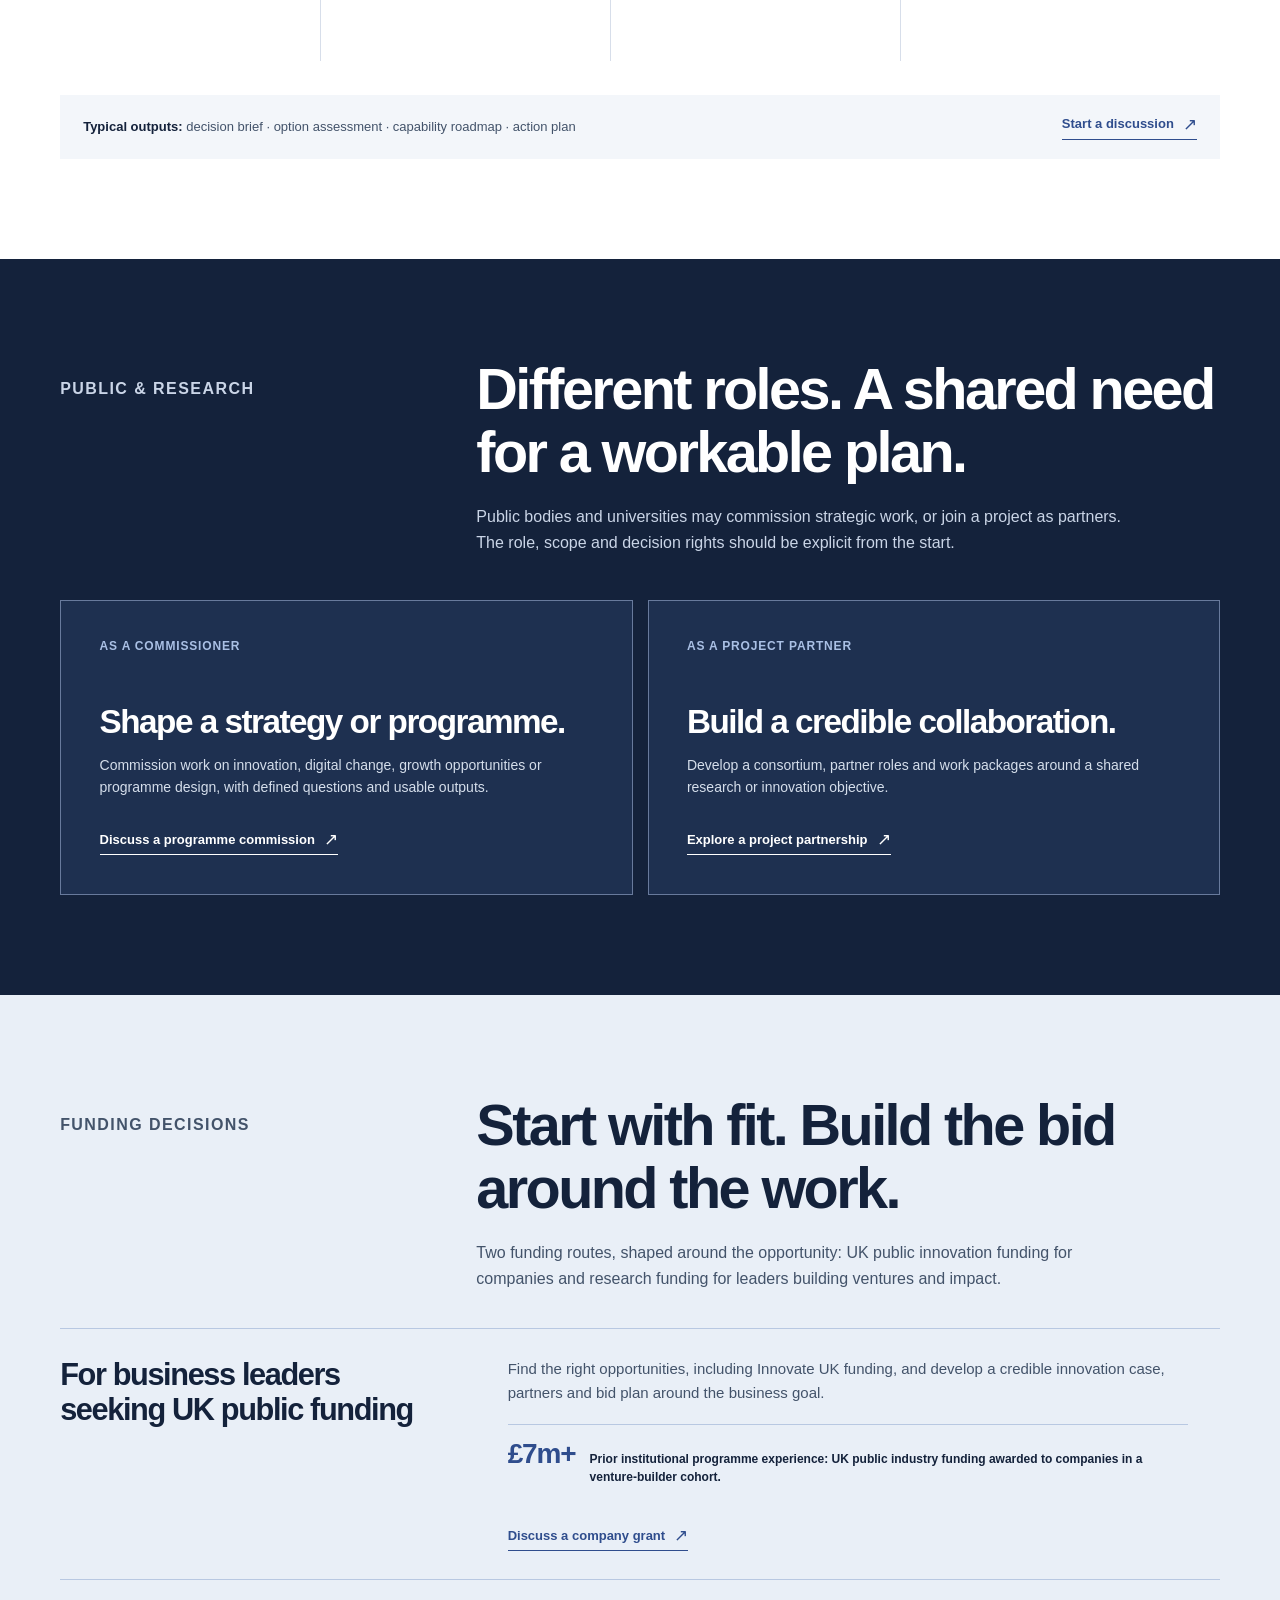
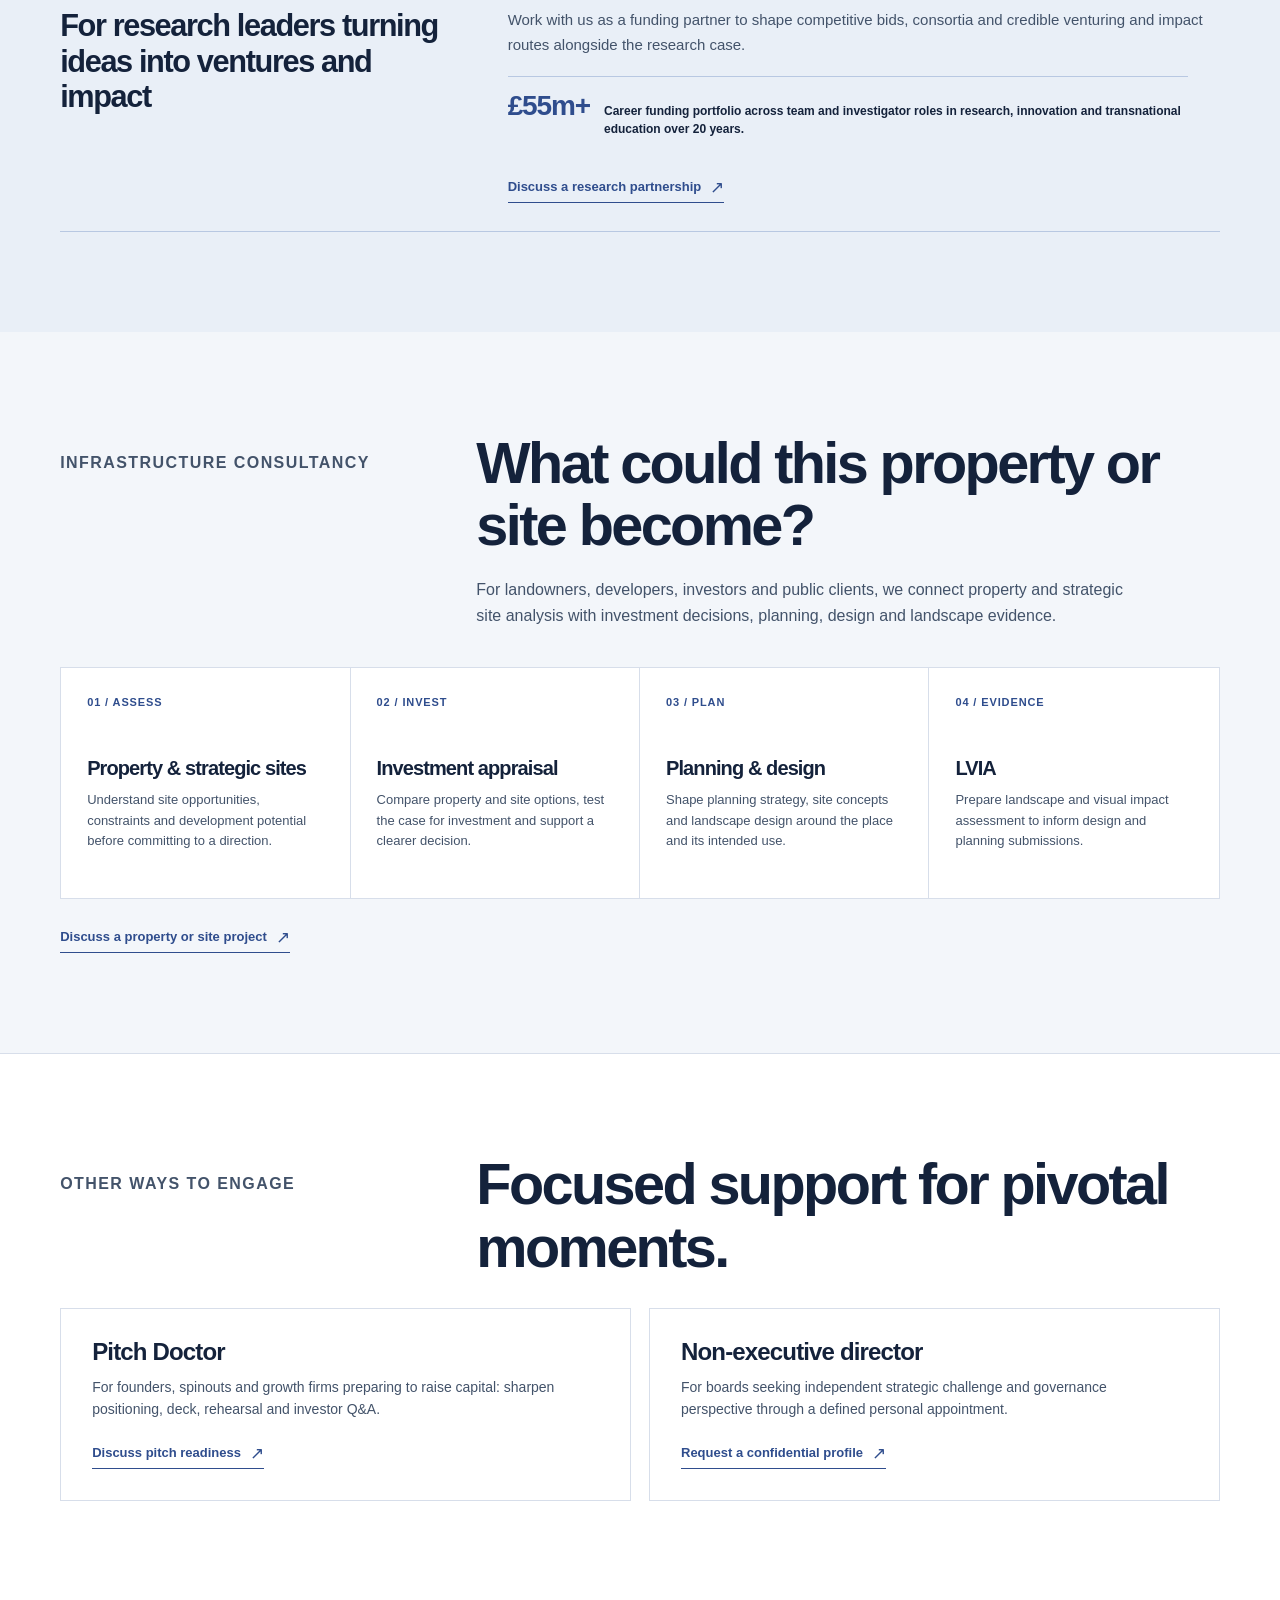
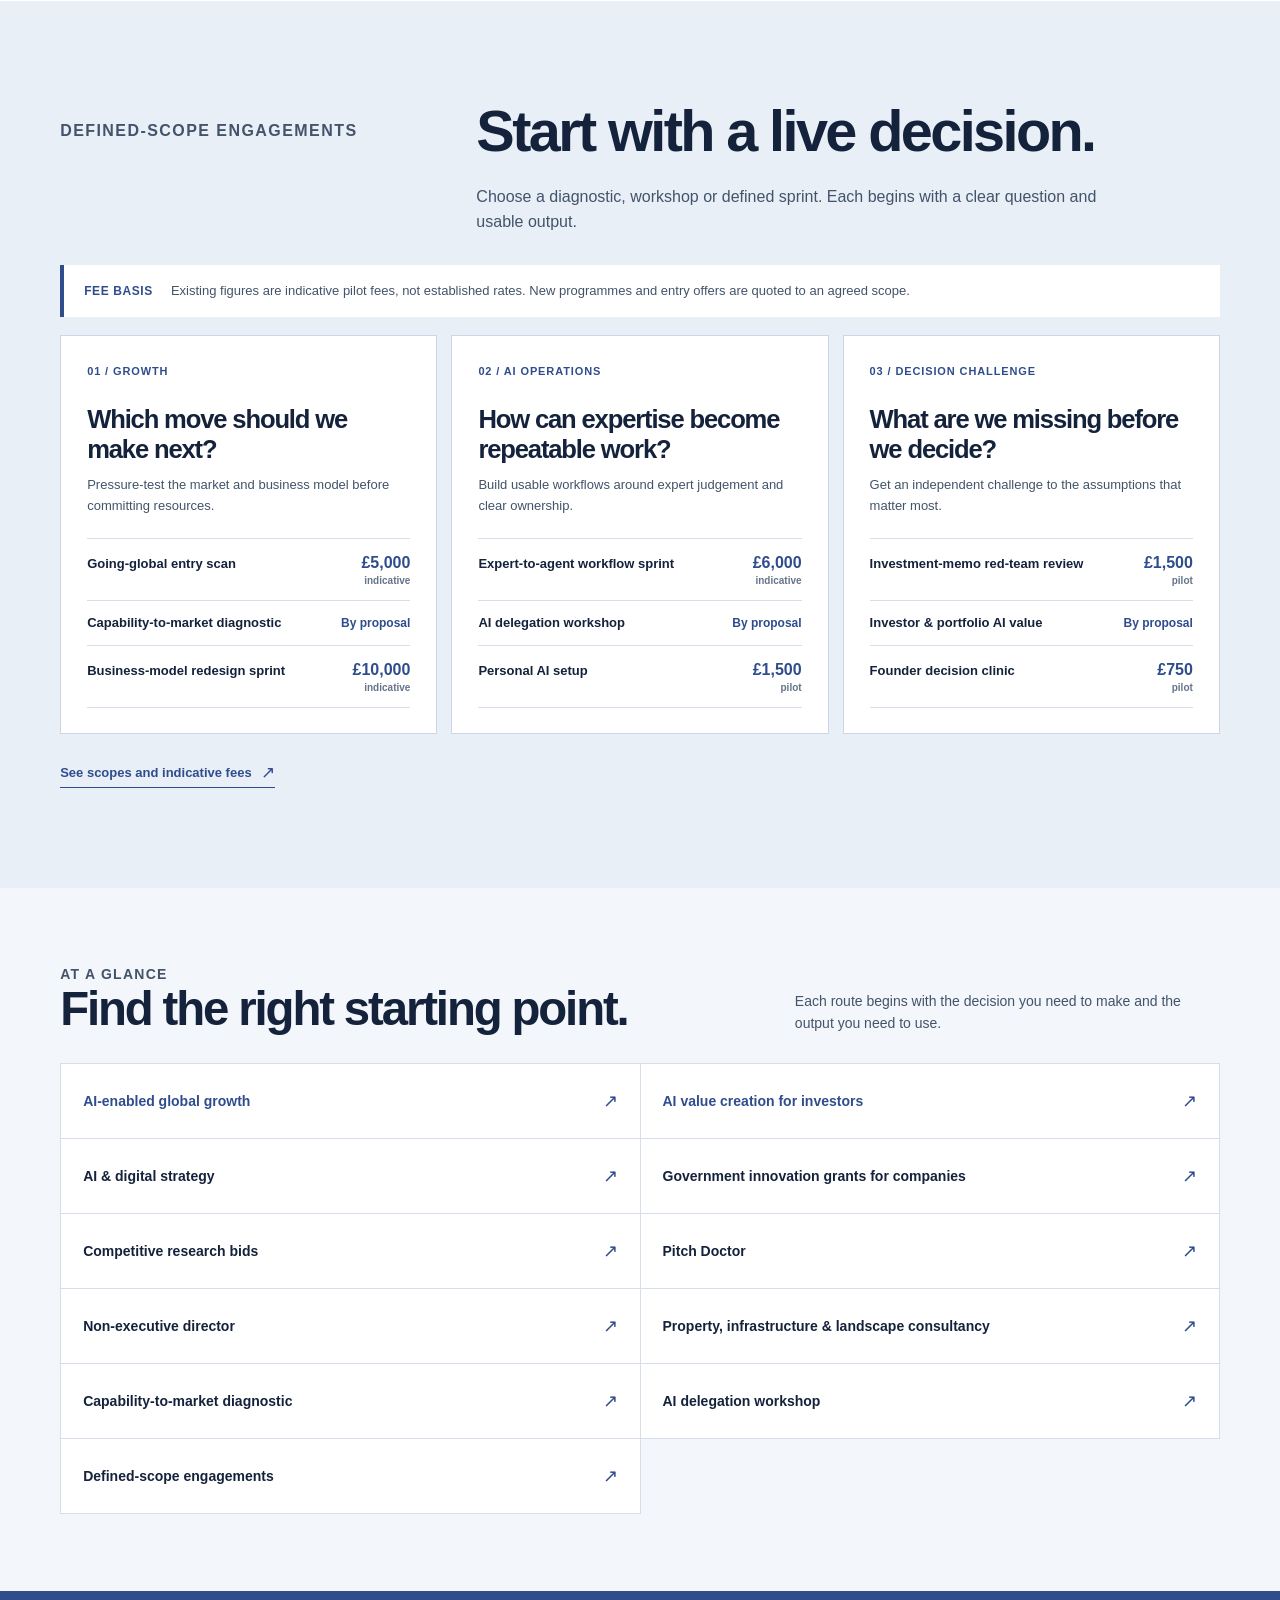
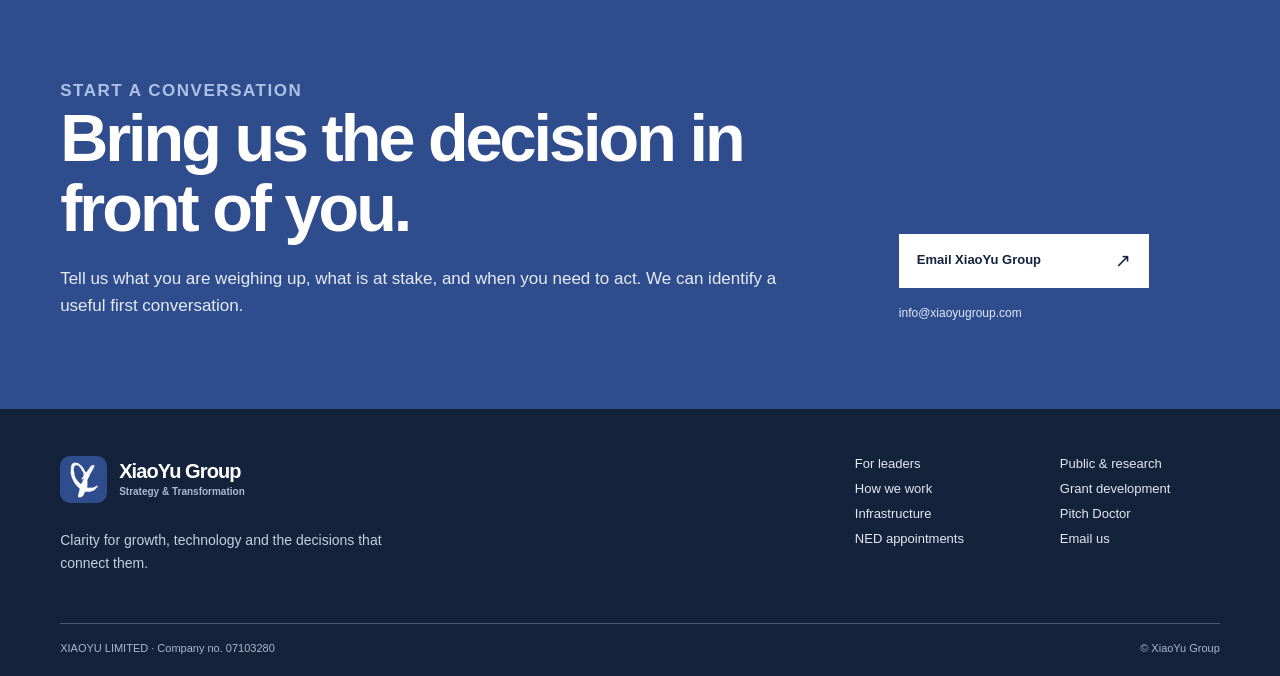
==== commit f8f1da70: "Update staging with buyer switchboard and focused offers" ====
--- a/index.html
+++ b/index.html
@@ -1,14 +1,14 @@
 <!doctype html>
 <html lang="en">
 <head>
+  <meta name="robots" content="noindex, nofollow">
   <meta charset="utf-8">
-  <meta name="robots" content="noindex, nofollow">
   <meta name="viewport" content="width=device-width, initial-scale=1">
   <meta name="color-scheme" content="light">
   <meta name="theme-color" content="#2f4d8d">
-  <meta name="description" content="Xiaoyu Group helps leadership teams make international growth, business transformation and AI strategy decisions, with support for funding, research partnerships, property and site consultancy.">
-  <title>Xiaoyu Group — Clarity for the decisions ahead · Selected work</title>
-  <!-- Design preview v6, 1 October 2026. Owner-confirmed case strip uses anonymised summaries without unverified result metrics; see the internal case map for attribution and publication checks.  Standalone and offline ready. Buyer situations and service architecture draw on the local service map v2 and the existing public Xiaoyu Group service categories. Methods and outputs describe ways of working, not completed client outcomes. The embedded mark is the supplied local logo. Legal entity: XIAOYU LIMITED, company number 07103280. -->
+  <meta name="description" content="XiaoYu Group helps leadership teams make international growth, business transformation and AI strategy decisions, with AI value creation for investors, funding, research partnerships, property and site consultancy.">
+  <title>XiaoYu Group — Choose your next move · Selected work</title>
+
   <style>
     :root{--blue:#2f4d8d;--blue-deep:#243d70;--navy:#14223b;--paper:#fff;--fog:#f3f6fa;--mist:#e9eff7;--ice:#dbe5f2;--line:#d7deea;--body:#43536a;--muted:#65748a;--font:"Aptos","Avenir Next","Segoe UI",sans-serif;--pad:clamp(22px,4.7vw,76px);--wide:1520px}
     *,*::before,*::after{box-sizing:border-box}html{scroll-behavior:smooth;scroll-padding-top:88px}body{margin:0;color:var(--navy);background:var(--paper);font-family:var(--font);-webkit-font-smoothing:antialiased}body.menu-open{overflow:hidden}a{color:inherit;text-decoration:none}button{font:inherit}h1,h2,h3,p{margin-top:0}h1,h2,h3{letter-spacing:-.045em}p{line-height:1.62}::selection{background:var(--ice);color:var(--navy)}:focus-visible{outline:3px solid #6283ca;outline-offset:4px}.skip{position:absolute;z-index:100;top:-100px;left:12px;padding:12px 16px;background:var(--navy);color:white}.skip:focus{top:12px}.shell{width:min(100%,var(--wide));padding-inline:var(--pad);margin-inline:auto}.eyebrow{margin:0 0 20px;color:var(--blue);font-size:12px;font-weight:700;line-height:1.3;letter-spacing:.09em;text-transform:uppercase}.eyebrow.light{color:#abc1e6}.button{display:inline-flex;align-items:center;justify-content:space-between;gap:30px;min-height:54px;padding:12px 18px;font-size:13px;font-weight:700;line-height:1.3;transition:background .2s,color .2s,transform .2s}.button::after{content:"↗";font-size:19px;line-height:1;font-weight:400}.button-primary{background:var(--blue);color:white}.button-primary:hover{background:var(--blue-deep);transform:translateY(-2px)}.button-light{background:white;color:var(--navy)}.button-light:hover{background:var(--mist);transform:translateY(-2px)}.text-link{display:inline-flex;align-items:center;gap:9px;color:var(--blue);border-bottom:1px solid currentColor;padding-bottom:3px;font-size:13px;font-weight:700;line-height:1.3}.text-link::after{content:"↗";font-size:17px;font-weight:400}.text-link:hover{color:var(--navy)}.text-link.light{color:white}.section{padding-block:clamp(76px,7.8vw,118px)}.section-head{display:grid;grid-template-columns:.33fr .67fr;gap:50px;align-items:start;margin-bottom:44px}.section-head h2{margin:0;max-width:850px;font-size:clamp(39px,4.5vw,67px);line-height:1.08;font-weight:600}.section-head p{color:var(--body);max-width:650px;font-size:16px;margin:21px 0 0}
@@ -31,40 +31,206 @@
     .focus{background:#e9eff7}.focus .section-head{margin-bottom:30px}.focus-note{display:flex;gap:18px;align-items:baseline;padding:16px 20px;margin-bottom:18px;background:#fff;border-left:4px solid var(--blue);color:var(--body);font-size:13px;line-height:1.5}.focus-note strong{flex:none;color:var(--blue);font-size:12px;text-transform:uppercase;letter-spacing:.05em}.focus-grid{display:grid;grid-template-columns:repeat(3,minmax(0,1fr));gap:14px}.focus-card{min-width:0;display:flex;flex-direction:column;min-height:350px;padding:29px 26px 25px;background:white;border:1px solid #cbd7e8}.focus-count{color:var(--blue);font-size:11px;font-weight:800;letter-spacing:.08em}.focus-card h3{margin:28px 0 10px;font-size:clamp(22px,2vw,29px);font-weight:650;line-height:1.16}.focus-card>p{margin:0 0 22px;color:var(--body);font-size:13px}.focus-offers{margin-top:auto;border-top:1px solid var(--line)}.focus-offers a{display:flex;justify-content:space-between;align-items:baseline;gap:16px;padding:13px 0;border-bottom:1px solid var(--line);color:var(--navy);font-size:13px;font-weight:700;line-height:1.35}.focus-offers a:hover{color:var(--blue)}.focus-offers strong{flex:none;color:var(--blue);font-size:16px;white-space:nowrap}.focus-offers small{display:block;color:var(--muted);font-size:10px;font-weight:650;text-align:right}.focus-detail{margin-top:28px}@media(max-width:1050px){.focus-grid{grid-template-columns:1fr 1fr}.focus-card:last-child{grid-column:1/-1;min-height:0}}@media(max-width:620px){.focus-grid{grid-template-columns:1fr}.focus-card,.focus-card:last-child{grid-column:auto;min-height:0}.focus-note{display:block}.focus-note strong{display:block;margin-bottom:5px}.focus-card h3{margin-top:20px}}
 
     .cases{background:white;border-top:1px solid var(--line)}.cases .section-head{margin-bottom:34px}.case-grid{display:grid;grid-template-columns:repeat(2,minmax(0,1fr));gap:17px}.case-card{min-width:0;display:flex;flex-direction:column;min-height:320px;padding:clamp(27px,3vw,44px);background:var(--fog);border:1px solid var(--line);border-top:3px solid var(--blue)}.case-card .case-type{display:block;margin-bottom:38px;color:var(--blue);font-size:11px;font-weight:800;letter-spacing:.075em;text-transform:uppercase}.case-card h3{max-width:560px;margin:0 0 15px;font-size:clamp(27px,2.7vw,39px);font-weight:630;line-height:1.12}.case-card p{max-width:590px;margin:0;color:var(--body);font-size:14px;line-height:1.58}.case-card .case-contribution{margin-top:auto;padding-top:22px;border-top:1px solid var(--line);color:var(--navy);font-size:12px;line-height:1.5;font-weight:700}.case-contribution strong{color:var(--blue)}.case-footer{display:flex;justify-content:space-between;align-items:center;gap:20px;margin-top:26px}.case-footer p{max-width:620px;margin:0;color:var(--body);font-size:13px}@media(max-width:680px){.case-grid{grid-template-columns:1fr}.case-card{min-height:0}.case-card .case-type{margin-bottom:28px}.case-card h3{font-size:30px}.case-card .case-contribution{margin-top:25px}.case-footer{align-items:flex-start;flex-direction:column}}
+      /* v7: Decision Atlas and editorial case treatment */
+    .hero-atlas .hero-layout{min-height:640px}.hero-atlas .hero-copy{background:#fff}.hero-atlas .hero-copy .eyebrow{max-width:540px}.hero-atlas .hero h1{max-width:690px}.hero-atlas .hero-lede{max-width:560px}.hero-atlas .hero-foot{display:flex;align-items:center;gap:10px}.foot-pip{display:inline-block;width:7px;height:7px;flex:none;border-radius:50%;background:var(--blue)}
+    .atlas-hero-visual{background:#e8eff8!important;padding:clamp(28px,3vw,52px)!important}.atlas-hero-visual::before{display:none}.atlas-graphic{width:min(100%,610px);position:relative;z-index:1;background:#f8fbff;border:1px solid #abc1df;box-shadow:18px 19px 0 #b9cee9;padding:19px 20px 16px}.atlas-graphic-top,.atlas-graphic-bottom{display:flex;align-items:center;justify-content:space-between;gap:10px;color:#31518f;font-size:10px;font-weight:800;letter-spacing:.1em}.atlas-graphic-top{border-bottom:1px solid #c8d8ed;padding-bottom:14px}.atlas-graphic-bottom{border-top:1px solid #c8d8ed;padding-top:14px;letter-spacing:0;text-transform:none}.atlas-graphic-bottom span:nth-child(even){font-size:17px;font-weight:400}.atlas-svg{display:block;width:100%;height:auto;max-height:500px}.atlas-ring{fill:none;stroke:#c3d4ec;stroke-width:1}.atlas-route{fill:none;stroke:#31518f;stroke-width:4;stroke-linecap:round}.atlas-node{fill:#fff;stroke:#31518f;stroke-width:3}.atlas-core{fill:#31518f}.atlas-core-line{fill:none;stroke:#a9bfdf;stroke-width:1}.atlas-node-kicker{fill:#6280aa;font-size:12px;font-weight:800}.atlas-node-label{fill:#254679;font-size:14px;font-weight:800;letter-spacing:.02em}.atlas-core-small{fill:#dce8f8;font-size:13px;font-weight:750;letter-spacing:.08em}.atlas-core-large{fill:#fff;font-size:27px;font-weight:800;letter-spacing:.03em}.atlas-accent{fill:none;stroke:#a8bfde;stroke-width:1}
+    .leaders-atlas{background:#eef3f9}.leaders-atlas .section-head{margin-bottom:30px}.leaders-atlas .section-head h2{max-width:730px}.leaders-atlas .section-head p{max-width:530px}.leaders-atlas .decision-grid{background:transparent;border:0;gap:14px}.leaders-atlas .decision{min-height:325px;background:#fff;border:1px solid #cbd9eb;border-top:4px solid #31518f;padding:31px 30px 27px}.leaders-atlas .decision:last-child{border:1px solid #cbd9eb;border-top:4px solid #31518f}.decision-top{display:flex;justify-content:space-between;align-items:flex-start;gap:12px}.decision-glyph{width:80px;height:80px;stroke:#31518f;stroke-width:2;fill:none;flex:none}.decision-glyph circle:last-child{fill:#31518f}.leaders-atlas .decision h3{margin:20px 0 10px;font-size:clamp(24px,2.25vw,34px)}.leaders-atlas .decision p{font-size:14px;margin:0 0 15px}.leaders-atlas .decision .output{padding-top:15px;font-size:13px;line-height:1.35}.leaders-atlas .decision .output span{display:block;margin-bottom:6px;color:#71829a;font-size:10px;font-weight:800;letter-spacing:.08em;text-transform:uppercase}.leaders-atlas .decision .output b{float:right;font-size:16px;font-weight:400}.leaders-atlas .practice-line{margin-top:14px}
+    .cases-journal .section-head h2{max-width:850px}.cases-journal .case-grid{gap:18px}.cases-journal .case-card{padding:0;min-height:0;border:1px solid #cfdae7;background:#fff;transition:transform .2s ease,box-shadow .2s ease}.cases-journal .case-card:hover{transform:translateY(-5px);box-shadow:0 18px 32px rgba(23,45,80,.12)}.cases-journal .case-card:focus-visible{outline:3px solid #6283ca;outline-offset:4px}.case-art{height:222px;position:relative;overflow:hidden;display:flex;flex-direction:column;justify-content:space-between;padding:22px 26px;color:#fff}.case-art::before,.case-art::after{content:"";position:absolute;pointer-events:none}.case-art>*{position:relative;z-index:1}.art-kicker{font-size:10px;font-weight:800;letter-spacing:.11em}.case-art strong{font-size:clamp(44px,5vw,72px);font-weight:650;line-height:.92;letter-spacing:-.07em}.art-arrow{position:absolute;right:26px;bottom:23px;font-size:30px;line-height:1}.art-industrial{background:#223b63}.art-industrial::before{width:330px;height:330px;right:-64px;bottom:-145px;border:1px solid #87a3ca;border-radius:50%;box-shadow:0 0 0 34px rgba(122,154,199,.13),0 0 0 69px rgba(122,154,199,.1),0 0 0 103px rgba(122,154,199,.06)}.art-industrial::after{width:175px;height:1px;top:61px;right:28px;background:#abc1db;transform:rotate(-28deg)}.art-travel{background:linear-gradient(130deg,#48658b,#7795b2)}.art-travel::before{width:480px;height:135px;right:-110px;bottom:10px;border-top:24px solid rgba(255,255,255,.62);border-bottom:14px solid rgba(21,49,85,.3);transform:rotate(-25deg)}.art-travel::after{width:17px;height:17px;right:154px;top:49px;border:3px solid white;border-radius:50%;box-shadow:-84px 99px 0 -4px white}.art-investment{background:#cedde8;color:#1c365a}.art-investment::before{inset:0;background-image:linear-gradient(to right,rgba(34,64,105,.12) 1px,transparent 1px),linear-gradient(to bottom,rgba(34,64,105,.12) 1px,transparent 1px);background-size:32px 32px}.art-investment::after{width:310px;height:120px;right:-25px;bottom:-15px;border-top:4px solid #31518f;transform:skewY(-17deg);box-shadow:0 -29px 0 -25px #31518f,0 -58px 0 -54px #31518f}.art-research{background:#e3ded4;color:#1c2d47}.art-research::before{width:260px;height:260px;right:-50px;top:-54px;border:2px solid #8fa4b7;transform:rotate(28deg);box-shadow:0 0 0 32px rgba(121,148,172,.12),0 0 0 66px rgba(121,148,172,.09)}.art-research::after{width:250px;height:100px;right:19px;bottom:-12px;border-left:20px solid #31518f;border-top:20px solid #31518f;transform:skewX(-25deg);opacity:.48}.art-research strong{font-size:clamp(32px,3.3vw,47px);line-height:1.03;letter-spacing:-.055em}.case-body{padding:24px 27px 25px;display:flex;flex-direction:column;flex:1}.cases-journal .case-card .case-type{margin:0 0 15px;color:#31518f;font-size:10px}.cases-journal .case-card h3{margin:0 0 11px;max-width:none;font-size:clamp(24px,2.3vw,32px);line-height:1.16}.cases-journal .case-card p{font-size:13px;line-height:1.48;margin:0 0 20px}.case-read{display:flex;justify-content:space-between;align-items:center;gap:15px;margin-top:auto;padding-top:14px;border-top:1px solid #d6deea;color:#31518f;font-size:12px;font-weight:800}.case-read b{font-size:19px;font-weight:400}.case-footer-links{display:flex;flex-wrap:wrap;gap:25px}
+    @media(max-width:1170px){.atlas-hero-visual{padding:35px!important}.atlas-graphic{box-shadow:12px 13px 0 #b9cee9}.leaders-atlas .decision{padding:25px}}
+    @media(max-width:820px){.atlas-hero-visual{min-height:0;padding:35px var(--pad)!important}.atlas-graphic{max-width:610px;margin:auto}.leaders-atlas .decision-grid{gap:10px}.leaders-atlas .decision{min-height:0}.leaders-atlas .decision:last-child{border:1px solid #cbd9eb;border-top:4px solid #31518f}.decision-glyph{width:60px;height:60px}.leaders-atlas .decision .output{margin-top:22px}}
+    @media(max-width:680px){.cases-journal .case-grid{gap:16px}.case-art{height:190px}.cases-journal .case-card h3{font-size:27px}.case-footer-links{display:flex;flex-direction:column;align-items:flex-start;gap:14px}}
+    @media(max-width:600px){.hero-atlas .hero-copy{padding-top:60px}.hero-atlas .hero h1{font-size:clamp(44px,10.3vw,61px)}.hero-atlas .hero-foot{margin-top:55px}.atlas-hero-visual{padding:22px 22px 30px!important}.atlas-graphic{padding:13px 12px 12px;box-shadow:8px 9px 0 #b9cee9}.atlas-graphic-top,.atlas-graphic-bottom{font-size:8px}.atlas-graphic-bottom{gap:4px}.atlas-graphic-bottom span:nth-child(even){font-size:12px}.leaders-atlas .decision{padding:24px}.leaders-atlas .decision h3{font-size:28px}.case-art{height:185px}.case-art strong{font-size:50px}.art-research strong{font-size:33px}}
+    @media(max-width:360px){.atlas-graphic-top{font-size:7px}.atlas-graphic-bottom{font-size:7px}.art-research strong{font-size:29px}}      .cases-journal .engraving-card{grid-column:1/-1;display:grid;grid-template-columns:minmax(0,.48fr) minmax(0,.52fr)}.engraving-card .case-art{height:auto;min-height:282px}.engraving-card .case-body{padding:clamp(28px,4vw,45px)}.engraving-card .case-body h3{max-width:600px}.engraving-card .case-body p{max-width:570px}.art-engraving{background:#244568;color:#fff}.art-engraving::before{width:360px;height:165px;right:-65px;bottom:18px;border:2px solid rgba(216,234,247,.64);transform:skewX(-25deg);box-shadow:0 0 0 25px rgba(166,197,219,.12),0 0 0 51px rgba(166,197,219,.08)}.art-engraving::after{width:280px;height:2px;right:-20px;top:68px;background:#accae3;transform:rotate(-22deg);box-shadow:0 17px 0 rgba(172,202,227,.35),0 34px 0 rgba(172,202,227,.18)}.art-engraving strong{font-size:clamp(39px,4.5vw,68px)}@media(max-width:680px){.cases-journal .engraving-card{grid-column:auto;display:flex;flex-direction:column}.engraving-card .case-art{height:190px;min-height:0}.engraving-card .case-body{padding:24px 27px 25px}.art-engraving strong{font-size:clamp(38px,9.5vw,49px)}}  .cases-journal .engraving-card{grid-column:auto;display:flex;flex-direction:column}.engraving-card .case-art{height:205px;min-height:0}.engraving-card .case-body{padding:clamp(25px,2.4vw,31px)}.art-investment{background:#20364a;color:#fff}.art-investment::before{background-image:linear-gradient(to right,rgba(229,194,108,.14) 1px,transparent 1px),linear-gradient(to bottom,rgba(229,194,108,.14) 1px,transparent 1px)}.art-investment::after{border-color:#c8a959;box-shadow:0 -29px 0 -25px #c8a959,0 -58px 0 -54px #c8a959}.art-investment-exo{background:#dfe8e9;color:#183550}.art-investment-exo::before{right:55px;top:29px;width:145px;height:145px;border:2px solid #31518f;border-radius:50%;box-shadow:0 0 0 20px rgba(49,81,143,.12),0 0 0 45px rgba(49,81,143,.07)}.art-investment-exo::after{right:26px;bottom:21px;width:250px;height:3px;background:#c19a49;box-shadow:0 -25px 0 rgba(193,154,73,.52),0 -50px 0 rgba(193,154,73,.28)}.art-investment strong,.art-investment-exo strong{font-size:clamp(31px,3.6vw,53px);line-height:.94;overflow-wrap:anywhere}@media(max-width:680px){.engraving-card .case-art{height:190px}.art-investment strong,.art-investment-exo strong{font-size:42px}}@media(max-width:360px){.art-investment strong,.art-investment-exo strong{font-size:35px}}
+    /* Decision Atlas case slideshow */
+    .case-carousel{border:1px solid #b8c9dd;background:var(--navy);box-shadow:14px 14px 0 var(--mist)}
+    .case-slide{display:grid;grid-template-columns:minmax(0,1.18fr) minmax(350px,.82fr);min-height:530px}
+    .case-slide[hidden]{display:none!important}
+    .case-slide-visual{position:relative;min-height:530px;overflow:hidden;background:linear-gradient(135deg,#24436b,#8aa7bc)}
+    .case-slide-visual::after{content:"";position:absolute;inset:0;background:linear-gradient(180deg,rgba(8,23,46,.48),transparent 27%,transparent 70%,rgba(8,23,46,.55));pointer-events:none}
+    .case-slide-visual img{display:block;position:absolute;inset:0;width:100%;height:100%;object-fit:cover}
+    .case-slide-visual--travel{background:linear-gradient(135deg,#476981,#b2b7a6)}.case-slide-visual--investment-diligence{background:linear-gradient(135deg,#1c364a,#9cb2be)}.case-slide-visual--investment-exoskeleton{background:linear-gradient(135deg,#4b6472,#bdd2cf)}.case-slide-visual--research{background:linear-gradient(135deg,#8c8c83,#d7c7ae)}.case-slide-visual--engraving{background:linear-gradient(135deg,#244964,#b9a278)}.case-slide-visual--consumer{background:linear-gradient(135deg,#506a73,#c9a884)}.case-slide-visual--advisory{background:linear-gradient(135deg,#152b48,#8196a8)}
+    .case-image-labels{position:absolute;z-index:1;inset:0;display:flex;flex-direction:column;justify-content:space-between;padding:27px 30px;color:white;font-size:10px;line-height:1.3;font-weight:800;letter-spacing:.11em;text-transform:uppercase;pointer-events:none}
+    .case-image-labels span:last-child{align-self:flex-start;padding:8px 10px;border:1px solid rgba(255,255,255,.7);background:rgba(20,34,59,.4);letter-spacing:.07em}
+    .case-slide-copy{display:flex;flex-direction:column;align-items:flex-start;padding:clamp(35px,4vw,62px);background:#f1f5fa}
+    .case-slide-copy .case-type{margin:0 0 auto;color:var(--blue);font-size:11px;font-weight:800;line-height:1.4;letter-spacing:.085em;text-transform:uppercase}
+    .case-slide-copy h3{margin:48px 0 19px;max-width:570px;font-size:clamp(31px,3.35vw,49px);font-weight:620;line-height:1.1}
+    .case-slide-copy .case-excerpt{max-width:525px;margin:0 0 29px;color:var(--body);font-size:15px;line-height:1.58}
+    .case-slide-copy .case-client{display:block;margin:0 0 15px;color:#66768b;font-size:12px;font-weight:700}
+    .case-slide-brand{display:inline-flex;align-items:center;gap:13px;margin:0 0 14px;padding:8px 10px;background:#fff;border:1px solid #d7deea}
+    .case-slide-brand img{display:block;width:112px;height:33px;object-fit:contain}
+    .case-slide-brand span{max-width:95px;color:#65748a;font-size:9px;font-weight:700;line-height:1.3}
+    .case-slide-link{display:inline-flex;align-items:center;justify-content:space-between;gap:30px;min-width:170px;margin-top:auto;padding:15px 0 5px;border-bottom:2px solid var(--blue);color:var(--blue);font-size:13px;font-weight:800}
+    .case-slide-link::after{content:"↗";font-size:23px;line-height:1;font-weight:400}.case-slide-link:hover{color:var(--navy);border-color:var(--navy)}
+    .case-carousel-toolbar{display:none;grid-template-columns:auto 1fr auto;align-items:stretch;gap:22px;min-height:84px;padding:11px 19px;color:white;border-top:1px solid #526780}.js .case-carousel-toolbar{display:grid}
+    .case-stepper{display:flex;align-items:center;gap:14px}.case-stepper button,.case-play{min-width:38px;min-height:38px;border:1px solid #768aa5;background:transparent;color:white;cursor:pointer;transition:background .18s,border-color .18s}.case-stepper button:hover,.case-play:hover{background:#2c4972;border-color:#b1c1d6}.case-stepper button{font-size:21px;line-height:1}
+    .case-counter{min-width:52px;color:#c7d5e9;font-size:11px;font-weight:800;letter-spacing:.06em;text-align:center;white-space:nowrap}
+    .case-tabs{display:grid;grid-template-columns:repeat(8,minmax(0,1fr));align-items:stretch;gap:2px}.case-tabs button{min-width:0;padding:11px 9px 9px;border:0;border-bottom:3px solid transparent;background:transparent;color:#afc0d7;text-align:left;cursor:pointer;transition:color .18s,border-color .18s,background .18s}.case-tabs button:hover{color:white;background:#233a5a}.case-tabs button[aria-current="true"]{border-color:#d5aa60;color:white;background:#263e60}.case-tabs button span{display:block;font-size:9px;font-weight:800;line-height:1.3;letter-spacing:.09em}.case-tabs button strong{display:block;margin-top:3px;overflow:hidden;text-overflow:ellipsis;white-space:nowrap;font-size:11px;font-weight:750;letter-spacing:-.01em}
+    .case-play{align-self:center;display:flex;align-items:center;justify-content:center;gap:7px;padding:0 11px;color:#cbd8e9;font-size:11px;font-weight:800;white-space:nowrap}.case-play-icon{font-size:14px;line-height:1}
+    .case-index{display:grid;grid-template-columns:repeat(4,minmax(0,1fr));margin-top:57px;border-top:1px solid var(--line);border-left:1px solid var(--line)}.case-index a{display:grid;grid-template-columns:29px minmax(0,1fr) 18px;align-items:center;gap:13px;min-height:72px;padding:15px 18px;border-right:1px solid var(--line);border-bottom:1px solid var(--line);background:white;transition:background .18s}.case-index a:hover{background:var(--fog)}.case-index small{color:var(--blue);font-size:10px;font-weight:800}.case-index span{min-width:0;color:var(--navy);font-size:13px;font-weight:750;line-height:1.3}.case-index em{display:block;margin-top:2px;color:var(--muted);font-size:11px;font-style:normal;font-weight:600}.case-index b{color:var(--blue);font-size:20px;font-weight:400}.case-footer{margin-top:30px}
+    .sr-only{position:absolute;width:1px;height:1px;padding:0;margin:-1px;overflow:hidden;clip:rect(0,0,0,0);white-space:nowrap;border:0}
+    @media(max-width:1100px){.case-carousel-toolbar{grid-template-columns:1fr auto;gap:5px}.case-tabs{grid-column:1/-1;grid-row:2}.case-slide{grid-template-columns:minmax(0,1fr) minmax(330px,.82fr)}.case-index{grid-template-columns:repeat(2,minmax(0,1fr))}}
+    @media(max-width:820px){.case-slide{grid-template-columns:1fr}.case-slide-visual{min-height:clamp(300px,57vw,470px)}.case-slide-copy{min-height:345px}.case-slide-copy .case-type{margin-bottom:0}.case-slide-copy h3{margin-top:24px}.case-slide-link{margin-top:0}.case-index{grid-template-columns:repeat(2,minmax(0,1fr))}.case-tabs{overflow-x:auto;display:flex;scrollbar-width:thin}.case-tabs button{flex:0 0 104px}}
+    @media(max-width:600px){.case-carousel{box-shadow:8px 8px 0 var(--mist)}.case-slide-visual{min-height:270px}.case-image-labels{padding:18px}.case-slide-copy{min-height:0;padding:27px 25px 31px}.case-slide-copy h3{margin:23px 0 14px;font-size:clamp(29px,8.7vw,42px)}.case-slide-copy .case-excerpt{font-size:13px;margin-bottom:18px}.case-slide-copy .case-client{font-size:11px}.case-slide-link{padding-top:9px}.case-carousel-toolbar{padding:9px 11px 12px}.case-stepper{gap:8px}.case-tabs{overflow-x:auto;display:flex;scrollbar-width:thin}.case-tabs button{flex:0 0 92px}.case-play{padding:0 8px}.case-index{grid-template-columns:1fr;margin-top:42px}.case-index a{min-height:64px}}
+    @media print{.case-carousel-toolbar{display:none!important}.case-slide:not(:first-child){display:none!important}.case-index{break-inside:avoid}}
+
+
+    /* v14: proof-first editorial sequence. Case imagery now enters the first viewport. */
+    .hero-atlas .hero-layout{height:398px;min-height:0;grid-template-columns:minmax(0,1.12fr) minmax(410px,.88fr)}
+    .hero-atlas .hero-copy{min-height:0;padding-top:44px;padding-bottom:22px}
+    .hero-atlas .hero-copy .eyebrow{margin-bottom:13px}
+    .hero-atlas h1{font-size:clamp(51px,4.85vw,73px);margin-bottom:13px}
+    .hero-atlas .hero-lede{font-size:17px;line-height:1.47;margin-bottom:19px}
+    .hero-atlas .hero-foot{margin-top:18px;padding-top:12px}
+    .atlas-hero-visual{padding:24px!important}
+    .atlas-graphic{max-width:470px;padding:11px 14px 10px;box-shadow:8px 9px 0 #b9cee9}
+    .atlas-svg{max-height:290px}
+    .atlas-graphic-top{padding-bottom:7px}.atlas-graphic-bottom{padding-top:7px}
+    .cases-journal{padding-block:45px 86px}
+    .cases-journal .section-head{grid-template-columns:.25fr .75fr;align-items:end;gap:25px;margin-bottom:22px}
+    .cases-journal .section-head h2{font-size:clamp(37px,3.5vw,54px)}
+    .cases-journal .section-head p{font-size:14px;line-height:1.45;margin-top:8px}
+    .case-index{margin-top:38px}
+    .case-index a{grid-template-columns:16px 56px minmax(0,1fr) 14px;gap:9px;min-height:84px;padding:10px 11px}
+    .case-index .case-index-image{display:block;width:56px;height:58px;overflow:hidden;background:var(--mist)}
+    .case-index-image img{display:block;width:100%;height:100%;object-fit:cover;transition:transform .25s ease}
+    .case-index a:hover .case-index-image img{transform:scale(1.08)}
+    @media(max-width:1170px){.hero-atlas .hero-layout{grid-template-columns:minmax(0,1fr) minmax(360px,.86fr)}.atlas-graphic{box-shadow:8px 9px 0 #b9cee9}}
+    @media(max-width:820px){.hero-atlas .hero-layout{display:block;height:auto}.hero-atlas .hero-copy{padding:38px var(--pad) 28px}.hero-atlas h1{max-width:620px;font-size:clamp(49px,7vw,66px)}.hero-atlas .hero-foot{margin-top:28px}.atlas-hero-visual{display:none!important}.cases-journal{padding-block:39px 72px}.cases-journal .section-head{grid-template-columns:1fr;gap:2px;margin-bottom:18px}.cases-journal .section-head .eyebrow{margin-bottom:8px}.cases-journal .section-head h2{font-size:clamp(36px,5.5vw,48px)}.cases-journal .section-head p{margin-top:7px}}
+    @media(max-width:600px){.hero-atlas .hero-copy{padding:29px var(--pad) 21px}.hero-atlas .hero-copy .eyebrow{font-size:10px;line-height:1.25;margin-bottom:9px}.hero-atlas h1{font-size:clamp(42px,10.3vw,56px);line-height:1.02;margin-bottom:11px}.hero-atlas .hero-lede{font-size:15px;line-height:1.42;margin-bottom:16px}.hero-atlas .hero-foot{margin-top:17px;padding-top:9px;font-size:10px}.hero-atlas .button{min-height:46px;padding:10px 13px}.hero-atlas .hero-actions{gap:12px}.hero-atlas .hero-actions .text-link{font-size:12px}.cases-journal{padding-block:31px 64px}.cases-journal .section-head h2{font-size:37px}.cases-journal .section-head p{font-size:12px;line-height:1.4}.case-index{margin-top:31px}.case-index a{grid-template-columns:16px 52px minmax(0,1fr) 12px;gap:8px;min-height:75px;padding:8px 10px}.case-index .case-index-image{width:52px;height:56px}}
+    @media(max-width:360px){.hero-atlas h1{font-size:41px}.cases-journal .section-head h2{font-size:34px}.case-index a{grid-template-columns:15px 48px minmax(0,1fr) 12px;gap:7px}.case-index .case-index-image{width:48px;height:53px}}
+    @media(max-width:600px){.case-slide-visual--industrial img{transform:scale(1.55);transform-origin:center 72%}}
+
+    /* v15: connected programme and investor value route */
+    .programme-route{display:grid;grid-template-columns:minmax(0,1.05fr) minmax(0,1.4fr) auto;align-items:center;gap:28px;margin-top:14px;padding:24px 29px;border:1px solid #b7c9df;background:#fff}.programme-kicker{display:block;margin-bottom:7px;color:var(--blue);font-size:10px;font-weight:800;letter-spacing:.1em}.programme-intro strong{display:block;font-size:21px;line-height:1.15;letter-spacing:-.03em}.programme-intro p{margin:7px 0 0;color:var(--body);font-size:12px;line-height:1.4}.programme-track{display:grid;grid-template-columns:repeat(4,minmax(0,1fr));gap:0;list-style:none;margin:0;padding:0;border-top:2px solid #8eacd0}.programme-track li{position:relative;padding:13px 7px 0;color:var(--navy);font-size:11px;font-weight:750;line-height:1.25}.programme-track li::before{content:"";position:absolute;top:-6px;left:8px;width:9px;height:9px;border:2px solid var(--blue);border-radius:50%;background:white}.programme-track li span{display:block;margin-bottom:5px;color:var(--blue);font-size:9px}.programme-route>a{display:flex;align-items:center;gap:14px;white-space:nowrap;color:var(--blue);font-size:12px;font-weight:800;border-bottom:1px solid currentColor;padding-bottom:4px}.programme-route>a span{font-size:20px;font-weight:400}.investor-route{background:#172841;color:white}.investor-layout{display:grid;grid-template-columns:minmax(0,1fr) minmax(0,.88fr);gap:clamp(30px,5vw,86px);align-items:center}.investor-copy h2{max-width:800px;margin:0 0 20px;font-size:clamp(40px,4vw,62px);line-height:1.07;font-weight:600}.investor-copy h2 span{color:#abc8ed}.investor-copy>p:not(.eyebrow){max-width:640px;margin:0;color:#d1deec;font-size:16px}.investor-actions{display:flex;flex-wrap:wrap;align-items:center;gap:20px 28px;margin-top:30px}.investor-diagram{padding:23px;border:1px solid #6882a6;background:#203756;box-shadow:13px 13px 0 #2b4b72}.diagram-top,.diagram-bottom{display:flex;justify-content:space-between;gap:15px;color:#adc8e7;font-size:10px;font-weight:800;letter-spacing:.1em}.diagram-top{padding-bottom:17px;border-bottom:1px solid #6b83a2}.diagram-bottom{padding-top:17px;border-top:1px solid #6b83a2;letter-spacing:0;text-transform:none}.diagram-steps{display:grid;grid-template-columns:1fr auto 1fr;align-items:center;gap:9px;padding:35px 0}.diagram-step{min-height:185px;padding:19px 17px;border:1px solid #7c99bb;background:#284667;display:flex;flex-direction:column;justify-content:space-between}.diagram-step:last-child{background:#e6eef6;color:var(--navy)}.diagram-num{color:#b7d2ef;font-size:10px;font-weight:800;letter-spacing:.07em}.diagram-step:last-child .diagram-num{color:var(--blue)}.diagram-step strong{display:block;max-width:180px;font-size:clamp(23px,2.1vw,32px);line-height:1.08;letter-spacing:-.04em}.diagram-step small{color:#c2d3e5;font-size:11px;line-height:1.35}.diagram-step:last-child small{color:var(--body)}.diagram-link{color:#d8b983;font-size:36px}.focus-offers .scope-fee{font-size:12px;white-space:nowrap}.focus-card{min-height:390px}
+    @media(max-width:1120px){.programme-route{grid-template-columns:1fr 1.3fr}.programme-route>a{grid-column:1/-1;justify-self:start}.investor-layout{grid-template-columns:1fr}.investor-diagram{max-width:720px}}
+    @media(max-width:820px){.programme-route{grid-template-columns:1fr}.programme-route>a{grid-column:auto}.investor-diagram{max-width:none}}
+    @media(max-width:620px){.programme-route{padding:22px}.programme-track li{font-size:10px}.investor-route{padding-block:70px}.investor-copy h2{font-size:clamp(38px,10vw,50px)}.investor-copy>p:not(.eyebrow){font-size:14px}.investor-diagram{padding:15px;box-shadow:8px 8px 0 #2b4b72}.diagram-steps{padding:23px 0}.diagram-step{min-height:163px;padding:14px 12px}.diagram-step strong{font-size:22px}.diagram-link{font-size:24px}.diagram-step small{font-size:10px}.focus-card{min-height:0}.focus-offers a{gap:8px}}
+    @media(max-width:360px){.programme-track li{font-size:9px}.diagram-step strong{font-size:20px}.diagram-steps{gap:5px}.focus-offers .scope-fee{font-size:11px}}
+
+    /* v16: the hero shares the content grid used by the sections below. */
+    .hero-atlas .hero-layout.shell{height:auto;min-height:398px;grid-template-columns:minmax(0,1.12fr) minmax(0,.88fr)}
+    .hero-atlas .hero-copy{padding:36px clamp(24px,3vw,48px) 22px 0}
+    .hero-atlas h1{max-width:650px;font-size:clamp(48px,4.3vw,68px)}
+    .hero-atlas .hero-lede{max-width:530px}
+    @media(max-width:1170px){.hero-atlas .hero-layout.shell{grid-template-columns:minmax(0,1fr) minmax(345px,.86fr)}}
+    @media(max-width:820px){.hero-atlas .hero-layout.shell{display:block;min-height:0}.hero-atlas .hero-copy{padding:38px 0 28px}}
+    @media(max-width:600px){.hero-atlas .hero-copy{padding:29px 0 21px}}
+
+    /* v20 / Buyer Switchboard: three buyer decisions with a dominant corporate route. */
+    .switchboard-hero{background:#f4f7fb;padding:clamp(35px,4vw,62px) 0 clamp(42px,4vw,62px);border-bottom:1px solid var(--line)}
+    .switchboard-head{display:grid;grid-template-columns:minmax(0,1.13fr) minmax(280px,.47fr);gap:clamp(30px,6vw,100px);align-items:end;padding-top:16px;border-top:1px solid #bdcbdc}
+    .switchboard-head .eyebrow{margin-bottom:15px}
+    .switchboard-head h1{max-width:830px;margin:0;font-size:clamp(53px,5.7vw,86px);font-weight:600;line-height:1.025;letter-spacing:-.065em}
+    .switchboard-head h1 span{color:var(--blue)}
+    .switchboard-summary{padding:0 0 7px 21px;border-left:3px solid var(--blue)}
+    .switchboard-summary p{max-width:410px;margin:0 0 15px;color:var(--body);font-size:clamp(15px,1.25vw,18px);line-height:1.5}
+    .switchboard-summary strong{color:var(--blue);font-size:10px;font-weight:800;letter-spacing:.12em;text-transform:uppercase}
+    .switchboard-grid{display:grid;grid-template-columns:minmax(0,1.13fr) minmax(0,.87fr);grid-template-rows:repeat(2,minmax(224px,1fr));gap:13px;margin-top:30px;min-height:510px}
+    .buyer-route{display:grid;position:relative;min-width:0;overflow:hidden;background:#fff;border:1px solid #c6d2e1;transition:transform .23s ease,box-shadow .23s ease}
+    .buyer-route:hover{transform:translateY(-4px);box-shadow:0 15px 30px rgba(25,43,75,.12)}
+    .buyer-route:focus-visible{outline-offset:3px}
+    .buyer-route--company{grid-row:span 2;grid-template-rows:minmax(230px,1.07fr) minmax(230px,.93fr);background:#1d3867;color:#fff;border-color:#1d3867}
+    .buyer-route--secondary{grid-template-columns:minmax(155px,.41fr) minmax(0,.59fr)}
+    .buyer-route-media{position:relative;min-width:0;min-height:0;overflow:hidden;background:#d4dfed}
+    .buyer-route-media img{display:block;width:100%;height:100%;object-fit:cover;transition:transform .55s ease}
+    .buyer-route:hover .buyer-route-media img{transform:scale(1.035)}
+    .buyer-route-media--pair{display:grid;grid-template-columns:1.08fr .92fr;gap:4px;background:#dbe3ec}
+    .buyer-route-media--pair img:first-child{object-position:54% 50%}
+    .buyer-route-media--pair img:nth-child(2){object-position:42% 50%}
+    .buyer-route-media--investor img{object-position:47% center}
+    .buyer-route-media--research img{object-position:50% center}
+    .buyer-media-tag{position:absolute;left:13px;bottom:12px;z-index:1;padding:5px 7px;background:rgba(15,33,57,.78);color:#fff;font-size:9px;font-weight:750;line-height:1.15;letter-spacing:.08em;text-transform:uppercase}
+    .buyer-route-copy{display:flex;flex-direction:column;justify-content:space-between;min-width:0;padding:23px clamp(22px,2.2vw,35px) 22px}
+    .buyer-route--company .buyer-route-copy{padding:27px clamp(26px,3vw,45px) 30px}
+    .buyer-route-kicker{display:flex;align-items:center;justify-content:space-between;gap:12px;color:#466397;font-size:10px;font-weight:800;letter-spacing:.1em;line-height:1.3;text-transform:uppercase}
+    .buyer-route--company .buyer-route-kicker{color:#b7cdf0}
+    .buyer-route h2{max-width:620px;margin:18px 0 9px;font-size:clamp(24px,2.25vw,35px);font-weight:600;line-height:1.12;letter-spacing:-.045em}
+    .buyer-route--company h2{font-size:clamp(37px,3.4vw,53px);line-height:1.045;margin-top:22px}
+    .buyer-route p{max-width:570px;margin:0;color:#53657e;font-size:13px;line-height:1.47}
+    .buyer-route--company p{max-width:570px;color:#e0e9f7;font-size:15px}
+    .buyer-route-bottom{display:flex;align-items:center;justify-content:space-between;gap:10px;margin-top:19px;padding-top:12px;border-top:1px solid #d9e1eb;color:var(--blue);font-size:11px;font-weight:800;letter-spacing:.01em}
+    .buyer-route--company .buyer-route-bottom{border-color:rgba(220,235,255,.32);color:#fff}
+    .buyer-route-bottom b{font-size:20px;font-weight:400;line-height:1}
+    .buyer-specialists{background:#e9eff7;border-bottom:1px solid #cbd7e6}
+    .buyer-specialists-inner{display:grid;grid-template-columns:230px minmax(0,1fr);gap:28px;align-items:stretch}
+    .buyer-specialists-intro{display:flex;align-items:center;gap:13px;color:#426094}
+    .buyer-specialists-intro span{font-size:10px;font-weight:800;letter-spacing:.1em;text-transform:uppercase}
+    .buyer-specialists-intro strong{font-size:15px;font-weight:700;line-height:1.2}
+    .buyer-specialists-links{display:grid;grid-template-columns:repeat(4,minmax(0,1fr))}
+    .buyer-specialists-links a{display:flex;align-items:center;justify-content:space-between;gap:12px;min-height:94px;padding:17px 17px;border-left:1px solid #cbd7e6;transition:background .2s ease}
+    .buyer-specialists-links a:hover{background:#dbe7f5}
+    .buyer-specialists-links strong{display:block;font-size:12px;line-height:1.25;font-weight:750}
+    .buyer-specialists-links small{display:block;margin-top:5px;color:#61738e;font-size:10px;line-height:1.3}
+    .buyer-specialists-links i{font-style:normal;color:var(--blue);font-size:17px;flex:none}
+    @media(max-width:1100px){.switchboard-head{grid-template-columns:1fr .55fr;gap:30px}.switchboard-grid{grid-template-columns:1fr .92fr}.buyer-route--secondary{grid-template-columns:minmax(125px,.38fr) minmax(0,.62fr)}.buyer-route h2{font-size:25px}.buyer-route--company h2{font-size:42px}.buyer-specialists-inner{grid-template-columns:1fr;gap:0}.buyer-specialists-intro{padding:16px 0 0}.buyer-specialists-links a:first-child{border-left:0}}
+    @media(max-width:820px){.switchboard-head{grid-template-columns:1fr;gap:19px}.switchboard-head h1{font-size:clamp(52px,7vw,67px)}.switchboard-summary{max-width:590px}.switchboard-grid{grid-template-columns:1fr;grid-template-rows:none;min-height:0}.buyer-route--company{grid-row:auto;grid-template-rows:270px auto}.buyer-route--secondary{min-height:215px;grid-template-columns:minmax(200px,.39fr) minmax(0,.61fr)}.buyer-route h2{font-size:clamp(25px,4vw,34px)}.buyer-route--company h2{font-size:45px}.buyer-specialists-links{grid-template-columns:repeat(2,minmax(0,1fr))}.buyer-specialists-links a:nth-child(3){border-left:0;border-top:1px solid #cbd7e6}.buyer-specialists-links a:nth-child(4){border-top:1px solid #cbd7e6}}
+    @media(max-width:600px){.switchboard-hero{padding:30px 0 36px}.switchboard-head h1{font-size:clamp(45px,10.4vw,59px)}.switchboard-summary{padding-left:14px}.switchboard-summary p{font-size:14px}.switchboard-grid{gap:11px;margin-top:25px}.buyer-route--company{grid-template-rows:180px auto}.buyer-route--secondary{display:grid;grid-template-columns:1fr;grid-template-rows:135px auto}.buyer-route--secondary .buyer-route-copy{min-height:185px}.buyer-route--company .buyer-route-copy{padding:22px}.buyer-route-copy{padding:19px 20px}.buyer-route--company h2{font-size:39px}.buyer-route h2{margin:12px 0 7px;font-size:27px}.buyer-route p,.buyer-route--company p{font-size:13px}.buyer-route-bottom{margin-top:15px}.buyer-specialists-intro{padding:17px 0 14px}.buyer-specialists-links{margin-inline:calc(-1 * var(--pad));border-top:1px solid #cbd7e6}.buyer-specialists-links a{min-height:82px;padding:13px 18px}.buyer-specialists-links a:nth-child(odd){border-left:0}.buyer-specialists-links strong{font-size:11px}.buyer-specialists-links small{font-size:9px}}
+    @media(max-width:390px){.switchboard-head h1{font-size:43px}.buyer-route--company h2{font-size:36px}.buyer-specialists-links{grid-template-columns:1fr}.buyer-specialists-links a,.buyer-specialists-links a:nth-child(n){border-left:0;border-top:1px solid #cbd7e6;min-height:65px}.buyer-specialists-links a:first-child{border-top:0}}
+    @media(prefers-reduced-motion:reduce){.buyer-route,.buyer-route-media img,.buyer-specialists-links a{transition:none!important}}
   </style>
 </head>
 <body>
   <a class="skip" href="#main">Skip to content</a>
   <header class="site-header">
     <div class="shell header-inner">
-      <a class="brand" href="#top" aria-label="Xiaoyu Group, back to top"><img class="brand-mark" src="[data-uri]" width="47" height="47" alt=""><span><span class="brand-name">Xiaoyu Group</span><span class="brand-line">Strategy &amp; transformation</span></span></a>
-      <nav class="desktop-nav" aria-label="Primary"><a href="#leaders">For leaders</a><a href="#public">Public &amp; research</a><a href="#funding">Funding</a><a href="#infrastructure">Infrastructure</a><a href="#approach">How we work</a><a href="#selected-work">Selected work</a><a class="nav-cta" href="#contact">Contact</a></nav>
+      <a class="brand" href="#top" aria-label="XiaoYu Group, back to top"><img class="brand-mark" src="[data-uri]" width="47" height="47" alt=""><span><span class="brand-name">XiaoYu Group</span><span class="brand-line">Strategy &amp; Transformation</span></span></a>
+      <nav class="desktop-nav" aria-label="Primary"><a href="#leaders">For leaders</a><a href="#investors">For investors</a><a href="#public">Public &amp; research</a><a href="#funding">Funding</a><a href="#infrastructure">Infrastructure</a><a href="#approach">How we work</a><a class="nav-cta" href="#contact">Contact</a></nav>
       <button class="menu-toggle" type="button" aria-label="Open menu" aria-controls="mobile-nav" aria-expanded="false"><span></span></button>
     </div>
-    <nav class="mobile-nav" id="mobile-nav" aria-label="Mobile"><a href="#leaders">For leaders</a><a href="#public">Public &amp; research</a><a href="#funding">Funding</a><a href="#infrastructure">Infrastructure</a><a href="#approach">How we work</a><a href="#selected-work">Selected work</a><a href="#capabilities">All capabilities</a><a class="nav-cta" href="#contact">Contact</a></nav>
+    <nav class="mobile-nav" id="mobile-nav" aria-label="Mobile"><a href="#leaders">For leaders</a><a href="#investors">For investors</a><a href="#public">Public &amp; research</a><a href="#funding">Funding</a><a href="#infrastructure">Infrastructure</a><a href="#approach">How we work</a><a href="#capabilities">All capabilities</a><a class="nav-cta" href="#contact">Contact</a></nav>
   </header>
   <main id="main">
-    <section class="hero" id="top" aria-labelledby="hero-title">
-      <div class="hero-layout">
-        <div class="hero-copy"><div><p class="eyebrow">International growth · Business transformation · AI strategy</p><h1 id="hero-title">Growth ambition needs <span>clear choices.</span></h1><p class="hero-lede">Where should you grow? What must change? Where will AI create value? We help large-company leaders turn connected questions into a practical direction for international expansion.</p><div class="hero-actions"><a class="button button-primary" href="mailto:info@xiaoyugroup.com?subject=International%20growth%20decision">Discuss an expansion decision</a><a class="text-link" href="#approach">See how we work</a></div></div><div class="hero-foot">For leadership teams weighing markets, business models and technology investment.</div></div>
-        <div class="hero-visual" aria-label="Illustration of a structured expansion decision"><div class="decision-board"><div class="board-top"><strong>Decision brief</strong><span>01 / Direction</span></div><p class="board-prompt">What has to be true for the next move to work?</p><ol class="board-list"><li><span>1</span><strong>Choose the right market</strong><i>→</i></li><li><span>2</span><strong>Adapt the business model</strong><i>→</i></li><li><span>3</span><strong>Invest in useful AI</strong><i>→</i></li></ol><div class="board-bottom"><b aria-hidden="true"></b><div><span>The work produces</span><strong>Priorities, investment gates and an action roadmap</strong></div></div></div></div>
-      </div>
-    </section>
-    <section class="section leaders" id="leaders" aria-labelledby="leaders-title"><div class="shell"><div class="section-head"><p class="eyebrow">For company leaders</p><div><h2 id="leaders-title">Three decisions behind a serious growth move.</h2><p>Strategy becomes useful when leadership can compare options, make trade-offs and decide what the organisation must build next.</p></div></div><div class="decision-grid"><article class="decision" id="growth"><span class="number">01 / Market</span><h3>Where should we grow?</h3><p>Assess markets, routes to entry and partner choices against your ambition and constraints.</p><div class="output">Decision output: market priorities and entry options</div></article><article class="decision" id="transformation"><span class="number">02 / Business</span><h3>What has to change?</h3><p>Test business-model choices, organisational capabilities and the sequence of change.</p><div class="output">Decision output: model options and capability roadmap</div></article><article class="decision" id="ai"><span class="number">03 / Technology</span><h3>Where will AI create value?</h3><p>Prioritise use cases linked to business goals, data readiness and operating ownership.</p><div class="output">Decision output: AI priorities and investment gates</div><a class="decision-link" href="mailto:info@xiaoyugroup.com?subject=AI%20growth%20challenge">Review an AI growth challenge →</a></article></div><div class="practice-line" aria-label="Core consulting practices"><div><small>Core practice</small><strong>Global growth &amp; business transformation</strong></div><div><small>Core practice</small><strong>AI &amp; digital strategy</strong></div></div></div></section>
-    <section class="section approach" id="approach" aria-labelledby="approach-title"><div class="shell"><div class="section-head"><p class="eyebrow">How we work</p><div><h2 id="approach-title">A decision process built for action.</h2><p>The engagement can start with a focused diagnostic and extend into project design or ongoing strategic advice, according to the decision at hand.</p></div></div><div class="approach-grid"><div class="step"><small>01</small><h3>Diagnose the options</h3><p>Define the decision, establish criteria and examine the market, organisational and data context.</p></div><div class="step"><small>02</small><h3>Design the choices</h3><p>Compare routes to growth, business-model alternatives and potential partners.</p></div><div class="step"><small>03</small><h3>Prioritise capabilities</h3><p>Identify the people, processes, technology and AI use cases needed to make the choice viable.</p></div><div class="step"><small>04</small><h3>Guide action</h3><p>Set milestones, investment gates and ownership so the next decision is clear.</p></div></div><div class="approach-foot"><p><strong>Typical outputs:</strong> decision brief · option assessment · capability roadmap · action plan</p><a class="text-link" href="mailto:info@xiaoyugroup.com?subject=Strategy%20discussion">Start a discussion</a></div></div></section>
-    <!-- Editorial review: owner confirms cases 8, 9, 10, 12, 15, 16, 20, Touchstone and Oxford Venture Builder. These four anonymised summaries contain no unverified performance metrics. Confirm precise firm scope and client publication rights before live use. -->
-    <section class="section cases" id="selected-work" aria-labelledby="cases-title">
-      <div class="shell">
-        <div class="section-head"><p class="eyebrow">Selected work</p><div><h2 id="cases-title">The problem changes. The work starts with the decision.</h2><p>Examples of how Xiaoyu has helped organisations rethink a market, a business model or the way a new idea becomes a venture.</p></div></div>
-        <div class="case-grid">
-          <article class="case-card"><span class="case-type">Industrial transformation · International growth</span><h3>From commodity supplier to customer outcome.</h3><p>A global chemical group faced margin pressure deep in a fragmented supply chain. The question was how to move closer to what its customers were actually trying to achieve.</p><div class="case-contribution"><strong>Xiaoyu’s work:</strong> value-chain analysis and an outcome-led service model.</div></article>
-          <article class="case-card"><span class="case-type">Digital disruption · Business model</span><h3>A travel business found value beyond the booking.</h3><p>Online aggregators made core travel products easy to compare on price. The business rethought the role of its guides and the relationship they could build with travellers.</p><div class="case-contribution"><strong>Xiaoyu’s work:</strong> a guide-led proposition supported by the company’s back office.</div></article>
-          <article class="case-card"><span class="case-type">AI strategy · Wealth advisory</span><h3>Turning more data into a clearer adviser choice.</h3><p>A wealth manager had plenty of client and product data, but advisers needed a manageable way to prioritise the options for each conversation.</p><div class="case-contribution"><strong>Xiaoyu’s work:</strong> a behavioural recommendation approach developed with the client team.</div></article>
-          <article class="case-card"><span class="case-type">Venture building · University programme</span><h3>Helping founders test how an idea would work.</h3><p>In an Oxford venture-building programme, participants needed a practical way to design a business process and test the assumptions behind it.</p><div class="case-contribution"><strong>Xiaoyu’s work:</strong> facilitation on early business-process design and validation.</div></article>
-        </div>
-        <div class="case-footer"><p>Working on a similar decision? We can start with the question your organisation needs to answer.</p><a class="text-link" href="mailto:info@xiaoyugroup.com?subject=Selected%20work%20enquiry">Discuss a similar challenge</a></div>
-      </div>
-    </section>
+    <section class="switchboard-hero" id="top" aria-labelledby="hero-title">
+      <div class="shell">
+        <div class="switchboard-head">
+          <div><p class="eyebrow">XiaoYu Group / Strategy &amp; Transformation</p><h1 id="hero-title">What decision is <span>in front of you?</span></h1></div>
+          <div class="switchboard-summary"><p>International growth, investment value and public innovation each start with a different question. Choose the route that fits your role.</p><strong>Strategy · Business transformation · AI</strong></div>
+        </div>
+        <div class="switchboard-grid" aria-label="Choose your route">
+          <a class="buyer-route buyer-route--company" href="#leaders" aria-label="Company leaders: explore international growth and AI-enabled transformation">
+            <div class="buyer-route-media buyer-route-media--pair"><img src="assets/illustrations/industrial.png" alt="" loading="eager"><img src="assets/illustrations/consumer.png" alt="" loading="eager"><span class="buyer-media-tag">Generated illustrations</span></div>
+            <div class="buyer-route-copy"><span class="buyer-route-kicker"><span>01 / Company leaders</span><span>Core practice</span></span><div><h2>Taking a business global?</h2><p>Choose the market and customer, reshape the proposition, then put AI to work where it changes the frontline.</p></div><span class="buyer-route-bottom"><span>Explore global growth &amp; transformation</span><b aria-hidden="true">↗</b></span></div>
+          </a>
+          <a class="buyer-route buyer-route--secondary" href="#investors" aria-label="Investment leaders: explore deal diligence and portfolio AI value creation">
+            <div class="buyer-route-media buyer-route-media--investor"><img src="assets/illustrations/investment.png" alt="" loading="eager"><span class="buyer-media-tag">Generated illustration</span></div>
+            <div class="buyer-route-copy"><span class="buyer-route-kicker"><span>02 / Investment leaders</span><span>Value creation</span></span><div><h2>Find value in the deal. Build it in the portfolio.</h2><p>Test the investment thesis and identify AI-enabled operating capacity.</p></div><span class="buyer-route-bottom"><span>Explore investor value</span><b aria-hidden="true">↗</b></span></div>
+          </a>
+          <a class="buyer-route buyer-route--secondary" href="#public" aria-label="Public and research leaders: explore programmes, partnerships and research funding">
+            <div class="buyer-route-media buyer-route-media--research"><img src="assets/illustrations/research.png" alt="" loading="eager"><span class="buyer-media-tag">Generated illustration</span></div>
+            <div class="buyer-route-copy"><span class="buyer-route-kicker"><span>03 / Public &amp; research leaders</span><span>Programmes &amp; funding</span></span><div><h2>Shape a programme. Compete for funding.</h2><p>Build the case, the partnership and a credible route to impact.</p></div><span class="buyer-route-bottom"><span>Explore public &amp; research work</span><b aria-hidden="true">↗</b></span></div>
+          </a>
+        </div>
+      </div>
+    </section>
+    <nav class="buyer-specialists" aria-label="Other ways to engage">
+      <div class="shell buyer-specialists-inner">
+        <div class="buyer-specialists-intro"><span>04–07 / Specialist routes</span><strong>Other decisions we help frame</strong></div>
+        <div class="buyer-specialists-links">
+          <a href="#funding"><span><strong>Unlock public funding</strong><small>Innovation &amp; research bids</small></span><i aria-hidden="true">↗</i></a>
+          <a href="#infrastructure"><span><strong>Assess a strategic site</strong><small>Property, planning &amp; LVIA</small></span><i aria-hidden="true">↗</i></a>
+          <a href="#pitch"><span><strong>Make the capital story clear</strong><small>Pitch Doctor</small></span><i aria-hidden="true">↗</i></a>
+          <a href="#ned"><span><strong>Add boardroom judgement</strong><small>NED appointments</small></span><i aria-hidden="true">↗</i></a>
+        </div>
+      </div>
+    </nav>
+    <section class="section leaders leaders-atlas" id="leaders" aria-labelledby="leaders-title"><div class="shell"><div class="section-head"><p class="eyebrow">For company leaders</p><div><h2 id="leaders-title">Grow globally with a model built for AI.</h2><p>One market and segment. One customer proposition. Two or three frontline AI workflows. A pilot roadmap leaders can own.</p></div></div><div class="decision-grid">
+        <article class="decision" id="growth"><div class="decision-top"><span class="number">01 / Market</span><svg class="decision-glyph" viewBox="0 0 100 100" aria-hidden="true"><circle cx="50" cy="50" r="32"/><path d="M18 50h64M50 18c-20 17-20 47 0 64M50 18c20 17 20 47 0 64"/><circle cx="70" cy="27" r="7"/></svg></div><h3>Which market and customer?</h3><p>Test a country, segment and route to the buyer.</p><div class="output"><span>Leave with</span> Market and customer choice <b aria-hidden="true">↗</b></div></article>
+        <article class="decision" id="transformation"><div class="decision-top"><span class="number">02 / Business</span><svg class="decision-glyph" viewBox="0 0 100 100" aria-hidden="true"><rect x="16" y="16" width="28" height="28"/><rect x="56" y="16" width="28" height="28"/><rect x="36" y="56" width="28" height="28"/><path d="M30 44v8h20M70 44v8H50"/></svg></div><h3>What proposition and model?</h3><p>Design the customer value, channel and partner roles.</p><div class="output"><span>Leave with</span> Proposition and model options <b aria-hidden="true">↗</b></div></article>
+        <article class="decision" id="ai"><div class="decision-top"><span class="number">03 / Technology</span><svg class="decision-glyph" viewBox="0 0 100 100" aria-hidden="true"><path d="M28 30L69 26 79 62 44 76 28 30M28 30L44 76M69 26L44 76"/><circle cx="28" cy="30" r="8"/><circle cx="69" cy="26" r="8"/><circle cx="79" cy="62" r="8"/><circle cx="44" cy="76" r="8"/></svg></div><h3>Which frontline work can AI improve?</h3><p>Select two or three workflows with human checks.</p><div class="output"><span>Leave with</span> Pilot roadmap and owners <b aria-hidden="true">↗</b></div><a class="decision-link" href="mailto:info@xiaoyugroup.com?subject=AI%20growth%20challenge">Review an AI growth challenge →</a></article>
+      </div><div class="practice-line" aria-label="Core consulting practices"><div><small>Core practice</small><strong>Global growth &amp; business transformation</strong></div><div><small>Core practice</small><strong>AI &amp; digital strategy</strong></div></div>
+      <div class="programme-route" id="global-growth-programme" aria-label="AI-enabled global growth programme">
+        <div class="programme-intro"><span class="programme-kicker">THE CONNECTED PROGRAMME</span><strong>AI-enabled global growth</strong><p>For large companies taking a business model into a new market.</p></div>
+        <ol class="programme-track" aria-label="Programme decisions"><li><span>01</span>Market</li><li><span>02</span>Proposition</li><li><span>03</span>Frontline AI</li><li><span>04</span>Pilot</li></ol>
+        <a href="engagements.html#global-growth-programme">Explore the programme <span aria-hidden="true">↗</span></a>
+      </div></div></section>
+    <section class="section investor-route" id="investors" aria-labelledby="investor-title">
+      <div class="shell investor-layout">
+        <div class="investor-copy"><p class="eyebrow light">For investment leaders</p><h2 id="investor-title">Find the value in the deal. <span>Build it in the portfolio.</span></h2><p>For funds, family offices and portfolio teams: challenge the investment case, then identify where AI can expand useful work after investment.</p><div class="investor-actions"><a class="button button-light" href="engagements.html#investor-value">Explore the investor offer</a></div></div>
+        <div class="investor-diagram" role="img" aria-label="Two-stage investor value route: challenge a deal thesis, then redesign portfolio workflows, with human judgement at each stage"><div class="diagram-top"><span>VALUE CREATION MAP</span><span>02 / INVEST</span></div><div class="diagram-steps"><div class="diagram-step"><span class="diagram-num">01 / DEAL</span><strong>Test the thesis</strong><small>Evidence · risk · investment questions</small></div><div class="diagram-link" aria-hidden="true">→</div><div class="diagram-step"><span class="diagram-num">02 / PORTFOLIO</span><strong>Redesign the work</strong><small>AI workflows · owners · measures</small></div></div><div class="diagram-bottom"><span>Human judgement stays in the loop</span><span>↗</span></div></div>
+      </div>
+    </section>
+    <section class="section approach" id="approach" aria-labelledby="approach-title"><div class="shell"><div class="section-head"><p class="eyebrow">How we work</p><div><h2 id="approach-title">From question to action.</h2><p>We frame the options, test what matters and define the next move.</p></div></div><div class="approach-grid"><div class="step"><small>01</small><h3>Diagnose the options</h3><p>Define the decision and the evidence it needs.</p></div><div class="step"><small>02</small><h3>Design the choices</h3><p>Compare credible routes and partners.</p></div><div class="step"><small>03</small><h3>Prioritise capabilities</h3><p>Map the capabilities that make a choice viable.</p></div><div class="step"><small>04</small><h3>Guide action</h3><p>Set ownership, milestones and investment gates.</p></div></div><div class="approach-foot"><p><strong>Typical outputs:</strong> decision brief · option assessment · capability roadmap · action plan</p><a class="text-link" href="mailto:info@xiaoyugroup.com?subject=Strategy%20discussion">Start a discussion</a></div></div></section>
+
     <section class="section public" id="public" aria-labelledby="public-title"><div class="shell"><div class="section-head"><p class="eyebrow light">Public &amp; research</p><div><h2 id="public-title">Different roles. A shared need for a workable plan.</h2><p>Public bodies and universities may commission strategic work, or join a project as partners. The role, scope and decision rights should be explicit from the start.</p></div></div><div class="role-grid"><article class="role"><span>As a commissioner</span><h3>Shape a strategy or programme.</h3><p>Commission work on innovation, digital change, growth opportunities or programme design, with defined questions and usable outputs.</p><a class="text-link light" href="mailto:info@xiaoyugroup.com?subject=Programme%20commission">Discuss a programme commission</a></article><article class="role"><span>As a project partner</span><h3>Build a credible collaboration.</h3><p>Develop a consortium, partner roles and work packages around a shared research or innovation objective.</p><a class="text-link light" href="mailto:info@xiaoyugroup.com?subject=Project%20partnership">Explore a project partnership</a></article></div></div></section>
     <section class="section funding" id="funding" aria-labelledby="funding-title"><div class="shell"><div class="section-head"><p class="eyebrow">Funding decisions</p><div><h2 id="funding-title">Start with fit. Build the bid around the work.</h2><p>Two funding routes, shaped around the opportunity: UK public innovation funding for companies and research funding for leaders building ventures and impact.</p></div></div><div class="funding-list">
           <article class="funding-row" id="grant-company"><h3>For business leaders seeking UK public funding</h3><div><p>Find the right opportunities, including Innovate UK funding, and develop a credible innovation case, partners and bid plan around the business goal.</p><p class="funding-proof"><strong>£7m+</strong><span>Prior institutional programme experience: UK public industry funding awarded to companies in a venture-builder cohort.</span></p><a class="text-link" href="mailto:info@xiaoyugroup.com?subject=Company%20grant%20discussion">Discuss a company grant</a></div></article>
@@ -96,20 +262,20 @@
     </section>
     <section class="section focus" id="focused-engagements" aria-labelledby="focus-title">
       <div class="shell">
-        <div class="section-head"><p class="eyebrow">Defined-scope engagements</p><div><h2 id="focus-title">A focused answer to the decision in front of you.</h2><p>Choose a bounded starting point when a full transformation programme is premature. Each engagement has a defined question, output and scope.</p></div></div>
-        <div class="focus-note"><strong>Indicative pilot fees</strong><span>These are indicative pilot fees, subject to agreed scope and availability. They are not established rates.</span></div>
+        <div class="section-head"><p class="eyebrow">Defined-scope engagements</p><div><h2 id="focus-title">Start with a live decision.</h2><p>Choose a diagnostic, workshop or defined sprint. Each begins with a clear question and usable output.</p></div></div>
+        <div class="focus-note"><strong>Fee basis</strong><span>Existing figures are indicative pilot fees, not established rates. New programmes and entry offers are quoted to an agreed scope.</span></div>
         <div class="focus-grid">
-          <article class="focus-card"><span class="focus-count">01 / GROWTH</span><h3>Which move should we make next?</h3><p>Pressure-test the market and business model before committing resources.</p><div class="focus-offers"><a href="engagements.html#global-scan"><span>Going-global entry scan</span><strong>£5,000 <small>indicative</small></strong></a><a href="engagements.html#model-sprint"><span>Business-model redesign sprint</span><strong>£10,000 <small>indicative</small></strong></a></div></article>
-          <article class="focus-card"><span class="focus-count">02 / AI OPERATIONS</span><h3>How can expertise become repeatable work?</h3><p>Build usable workflows around expert judgement and clear ownership.</p><div class="focus-offers"><a href="engagements.html#expert-agent"><span>Expert-to-agent workflow sprint</span><strong>£6,000 <small>indicative</small></strong></a><a href="engagements.html#personal-ai"><span>Personal AI setup</span><strong>£1,500 <small>pilot</small></strong></a></div></article>
-          <article class="focus-card"><span class="focus-count">03 / DECISION CHALLENGE</span><h3>What are we missing before we decide?</h3><p>Get an independent challenge to the assumptions that matter most.</p><div class="focus-offers"><a href="engagements.html#memo-review"><span>Investment-memo red-team review</span><strong>£1,500 <small>pilot</small></strong></a><a href="engagements.html#founder-clinic"><span>Founder decision clinic</span><strong>£750 <small>pilot</small></strong></a></div></article>
+          <article class="focus-card"><span class="focus-count">01 / GROWTH</span><h3>Which move should we make next?</h3><p>Pressure-test the market and business model before committing resources.</p><div class="focus-offers"><a href="engagements.html#global-scan"><span>Going-global entry scan</span><strong>£5,000 <small>indicative</small></strong></a><a href="engagements.html#capability-market"><span>Capability-to-market diagnostic</span><strong class="scope-fee">By proposal</strong></a><a href="engagements.html#model-sprint"><span>Business-model redesign sprint</span><strong>£10,000 <small>indicative</small></strong></a></div></article>
+          <article class="focus-card"><span class="focus-count">02 / AI OPERATIONS</span><h3>How can expertise become repeatable work?</h3><p>Build usable workflows around expert judgement and clear ownership.</p><div class="focus-offers"><a href="engagements.html#expert-agent"><span>Expert-to-agent workflow sprint</span><strong>£6,000 <small>indicative</small></strong></a><a href="engagements.html#ai-delegation"><span>AI delegation workshop</span><strong class="scope-fee">By proposal</strong></a><a href="engagements.html#personal-ai"><span>Personal AI setup</span><strong>£1,500 <small>pilot</small></strong></a></div></article>
+          <article class="focus-card"><span class="focus-count">03 / DECISION CHALLENGE</span><h3>What are we missing before we decide?</h3><p>Get an independent challenge to the assumptions that matter most.</p><div class="focus-offers"><a href="engagements.html#memo-review"><span>Investment-memo red-team review</span><strong>£1,500 <small>pilot</small></strong></a><a href="engagements.html#investor-value"><span>Investor &amp; portfolio AI value</span><strong class="scope-fee">By proposal</strong></a><a href="engagements.html#founder-clinic"><span>Founder decision clinic</span><strong>£750 <small>pilot</small></strong></a></div></article>
         </div>
         <a class="text-link focus-detail" href="engagements.html">See scopes and indicative fees</a>
       </div>
     </section>
-    <section class="capabilities" id="capabilities" aria-labelledby="capabilities-title"><div class="shell"><div class="capability-top"><div><p class="eyebrow">At a glance</p><h2 id="capabilities-title">Find the right starting point.</h2></div><p>Each route begins with the decision you need to make and the output you need to use.</p></div><nav class="capability-index" aria-label="Capability routes"><a href="#growth">Global growth &amp; business transformation</a><a href="#ai">AI &amp; digital strategy</a><a href="#grant-company">Government innovation grants for companies</a><a href="#grant-research">Competitive research bids</a><a href="#pitch">Pitch Doctor</a><a href="#ned">Non-executive director</a><a href="#infrastructure">Property, infrastructure &amp; landscape consultancy</a><a href="#focused-engagements">Defined-scope engagements</a></nav></div></section>
-    <section class="contact" id="contact" aria-labelledby="contact-title"><div class="shell contact-inner"><div><p class="eyebrow light">Start a conversation</p><h2 id="contact-title">Bring us the decision in front of you.</h2><p>Tell us what you are weighing up, what is at stake, and when you need to act. We can identify a useful first conversation.</p></div><div class="contact-action"><a class="button button-light" href="mailto:info@xiaoyugroup.com?subject=Strategy%20enquiry">Email Xiaoyu Group</a><span>info@xiaoyugroup.com</span></div></div></section>
+    <section class="capabilities" id="capabilities" aria-labelledby="capabilities-title"><div class="shell"><div class="capability-top"><div><p class="eyebrow">At a glance</p><h2 id="capabilities-title">Find the right starting point.</h2></div><p>Each route begins with the decision you need to make and the output you need to use.</p></div><nav class="capability-index" aria-label="Capability routes"><a href="#global-growth-programme">AI-enabled global growth</a><a href="#investors">AI value creation for investors</a><a href="#ai">AI &amp; digital strategy</a><a href="#grant-company">Government innovation grants for companies</a><a href="#grant-research">Competitive research bids</a><a href="#pitch">Pitch Doctor</a><a href="#ned">Non-executive director</a><a href="#infrastructure">Property, infrastructure &amp; landscape consultancy</a><a href="engagements.html#capability-market">Capability-to-market diagnostic</a><a href="engagements.html#ai-delegation">AI delegation workshop</a><a href="#focused-engagements">Defined-scope engagements</a></nav></div></section>
+    <section class="contact" id="contact" aria-labelledby="contact-title"><div class="shell contact-inner"><div><p class="eyebrow light">Start a conversation</p><h2 id="contact-title">Bring us the decision in front of you.</h2><p>Tell us what you are weighing up, what is at stake, and when you need to act. We can identify a useful first conversation.</p></div><div class="contact-action"><a class="button button-light" href="mailto:info@xiaoyugroup.com?subject=Strategy%20enquiry">Email XiaoYu Group</a><span>info@xiaoyugroup.com</span></div></div></section>
   </main>
-  <footer class="site-footer"><div class="shell"><div class="footer-main"><div><a class="brand" href="#top" aria-label="Xiaoyu Group, back to top"><img class="brand-mark" src="[data-uri]" width="47" height="47" alt=""><span><span class="brand-name">Xiaoyu Group</span><span class="brand-line">Strategy &amp; transformation</span></span></a><p class="footer-note">Clarity for growth, technology and the decisions that connect them.</p></div><nav class="footer-nav" aria-label="Footer"><a href="#leaders">For leaders</a><a href="#public">Public &amp; research</a><a href="#approach">How we work</a><a href="#funding">Grant development</a><a href="#infrastructure">Infrastructure</a><a href="#pitch">Pitch Doctor</a><a href="#ned">NED appointments</a><a href="mailto:info@xiaoyugroup.com">Email us</a></nav></div><div class="footer-bottom"><span>XIAOYU LIMITED · Company no. 07103280</span><span>Staging preview · 3 October 2026</span></div></div></footer>
+  <footer class="site-footer"><div class="shell"><div class="footer-main"><div><a class="brand" href="#top" aria-label="XiaoYu Group, back to top"><img class="brand-mark" src="[data-uri]" width="47" height="47" alt=""><span><span class="brand-name">XiaoYu Group</span><span class="brand-line">Strategy &amp; Transformation</span></span></a><p class="footer-note">Clarity for growth, technology and the decisions that connect them.</p></div><nav class="footer-nav" aria-label="Footer"><a href="#leaders">For leaders</a><a href="#public">Public &amp; research</a><a href="#approach">How we work</a><a href="#funding">Grant development</a><a href="#infrastructure">Infrastructure</a><a href="#pitch">Pitch Doctor</a><a href="#ned">NED appointments</a><a href="mailto:info@xiaoyugroup.com">Email us</a></nav></div><div class="footer-bottom"><span>XIAOYU LIMITED · Company no. 07103280</span><span>© XiaoYu Group</span></div></div></footer>
   <script>
     (() => {
       const button = document.querySelector('.menu-toggle');
@@ -120,6 +286,8 @@
       document.addEventListener('keydown', event => { if (event.key === 'Escape') close(); });
       window.addEventListener('resize', () => { if (window.innerWidth > 1170) close(); });
     })();
+
+
   </script>
 </body>
 </html>
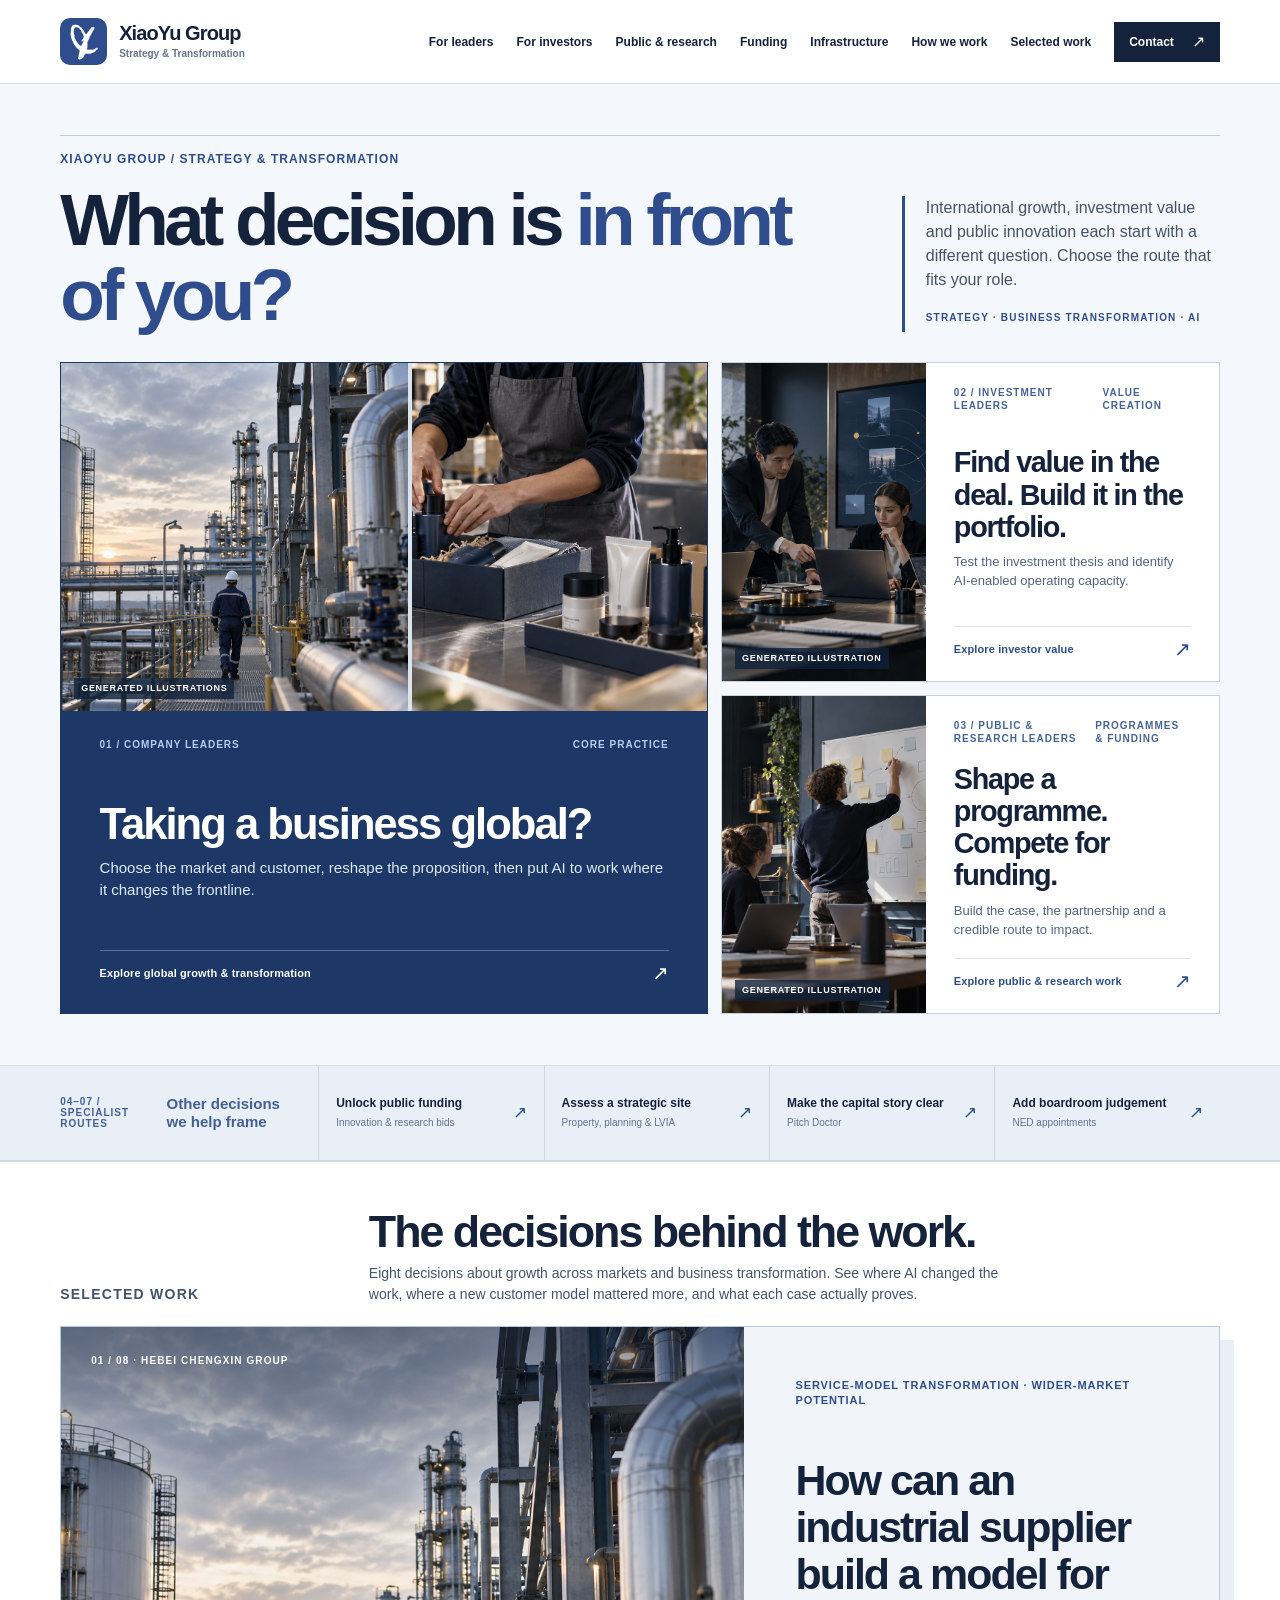
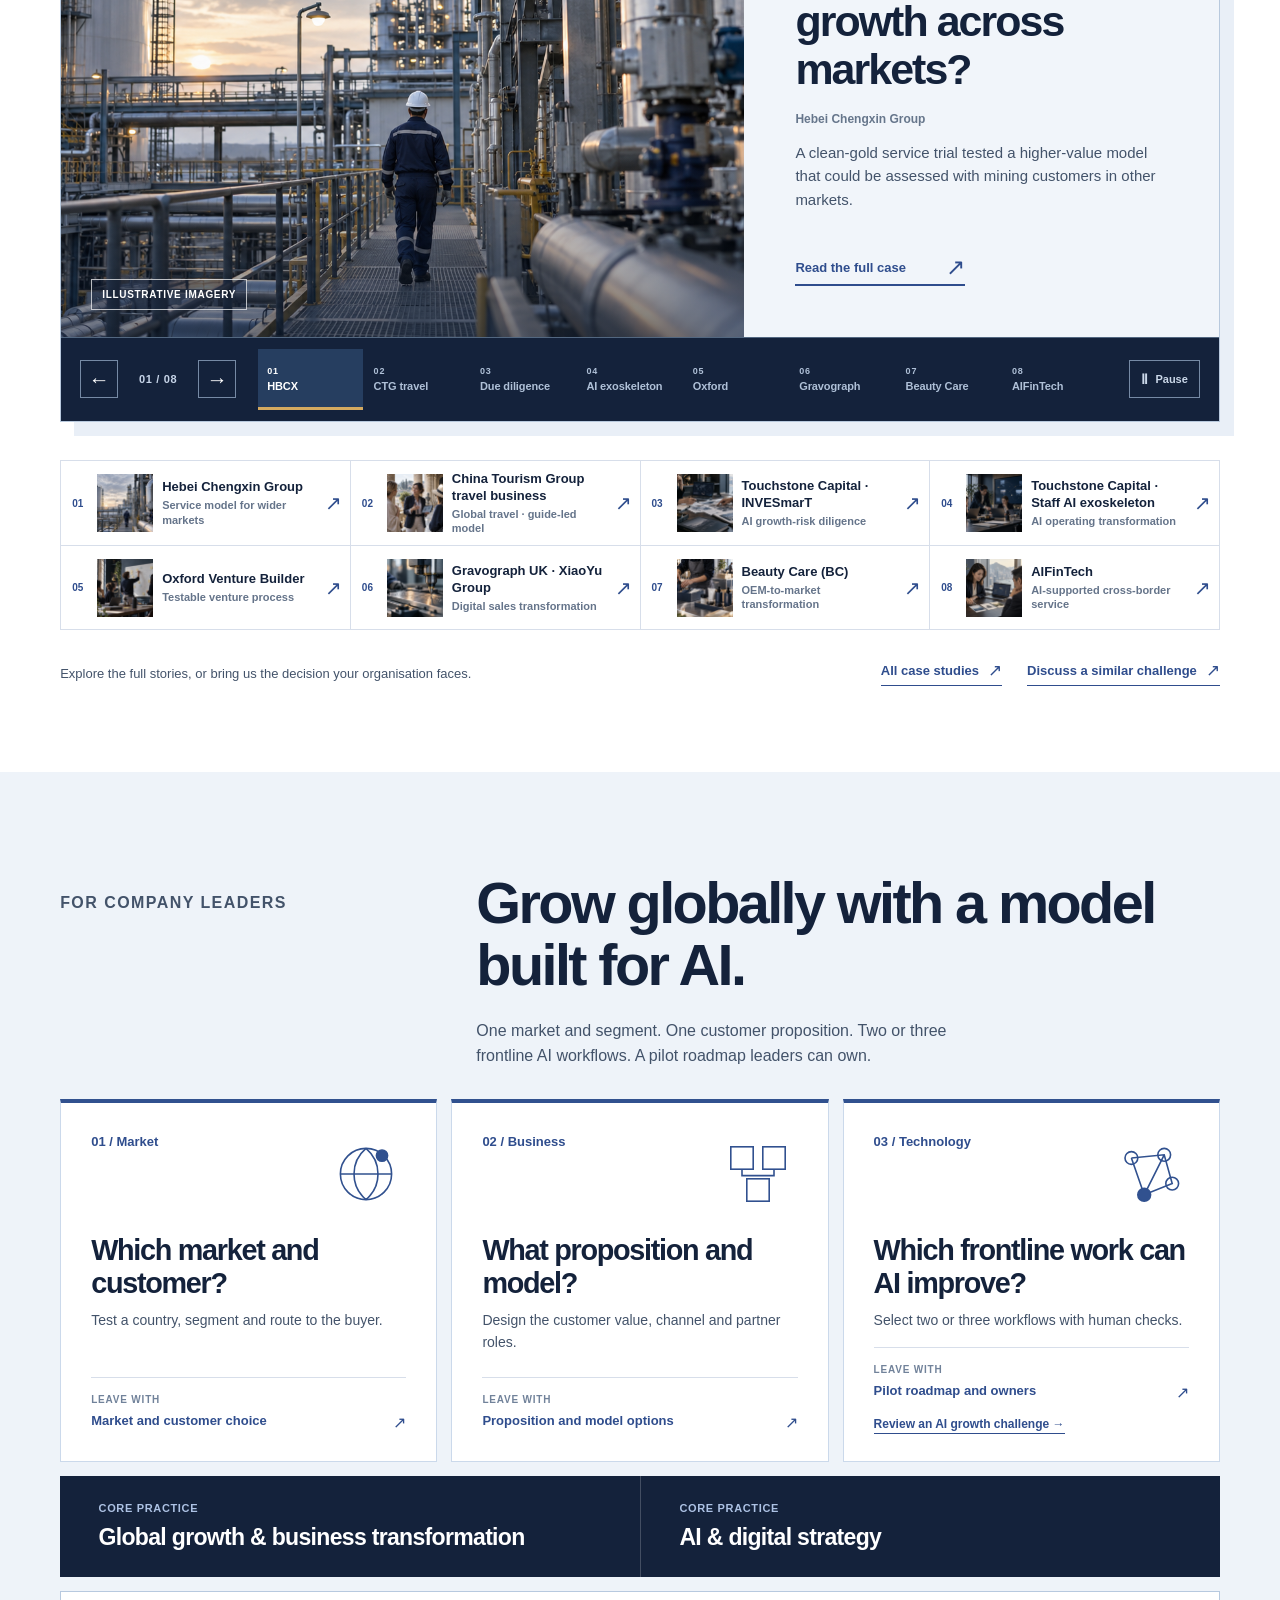
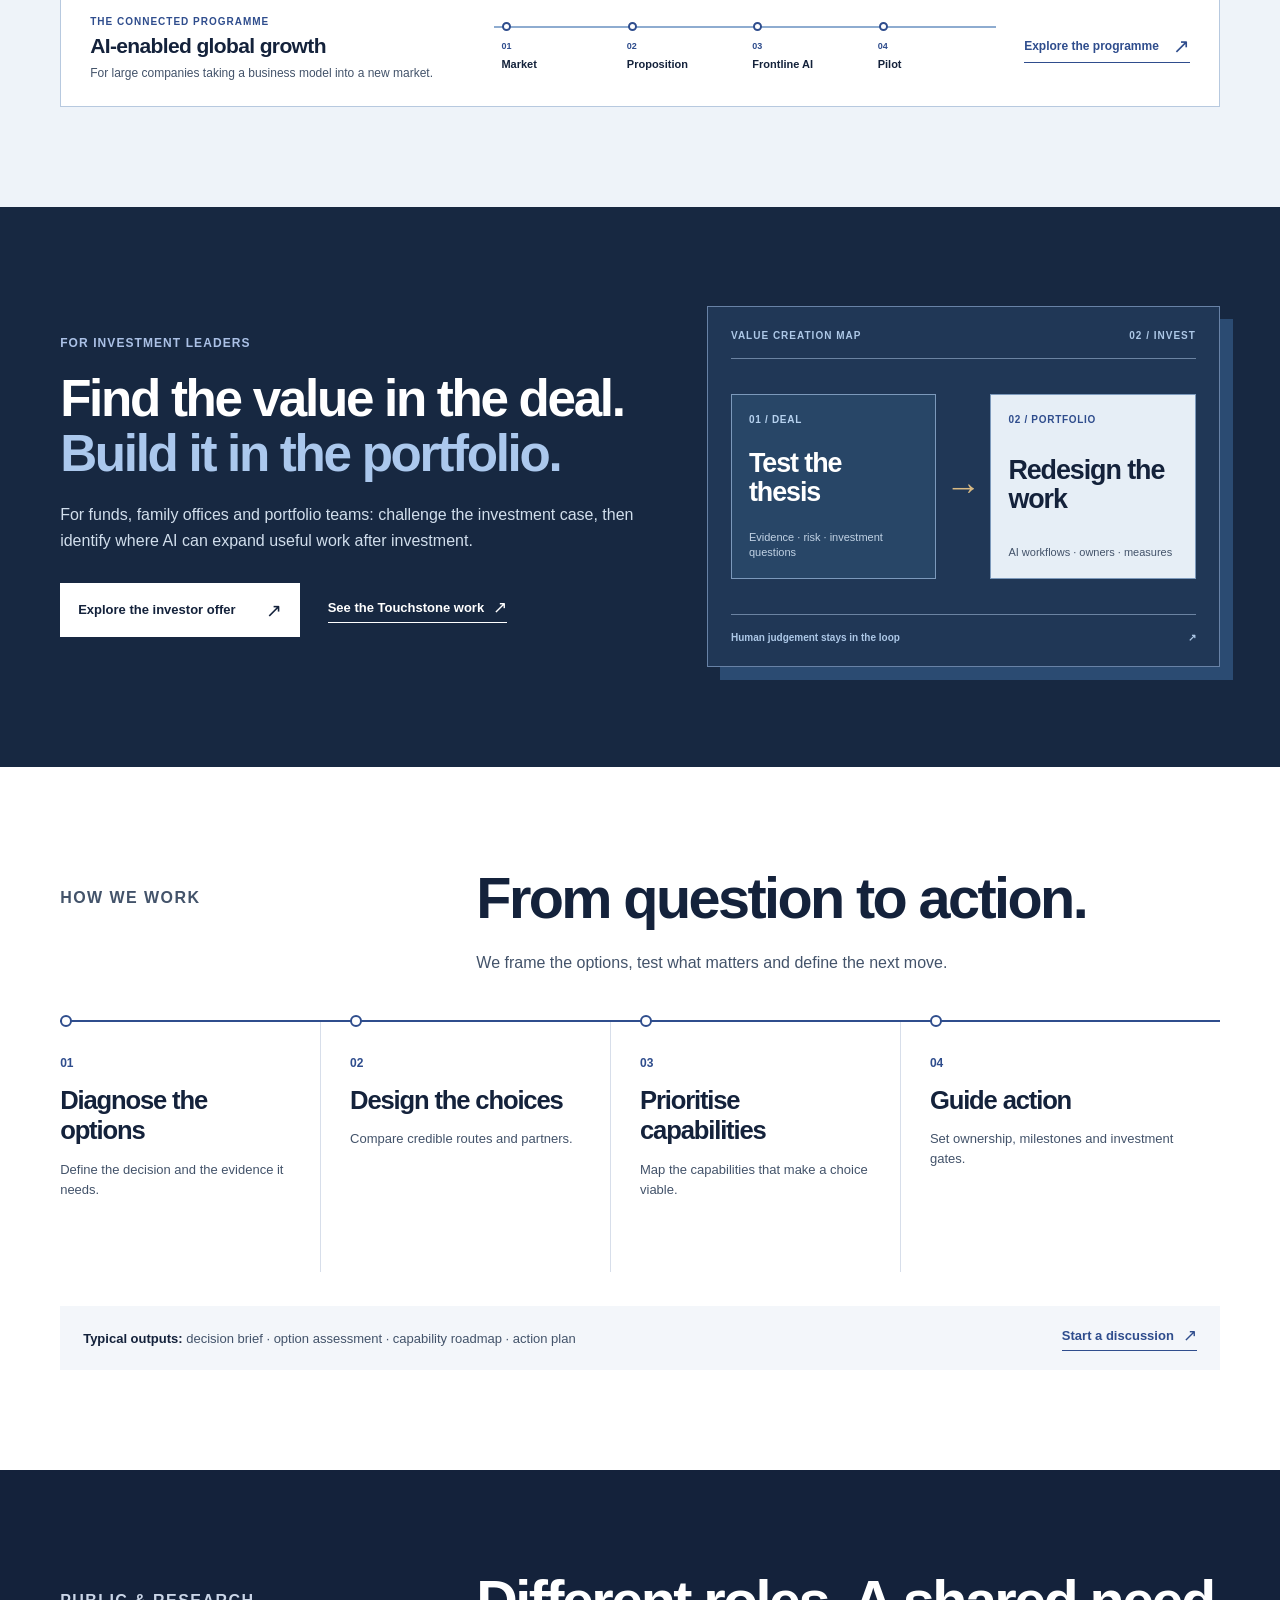
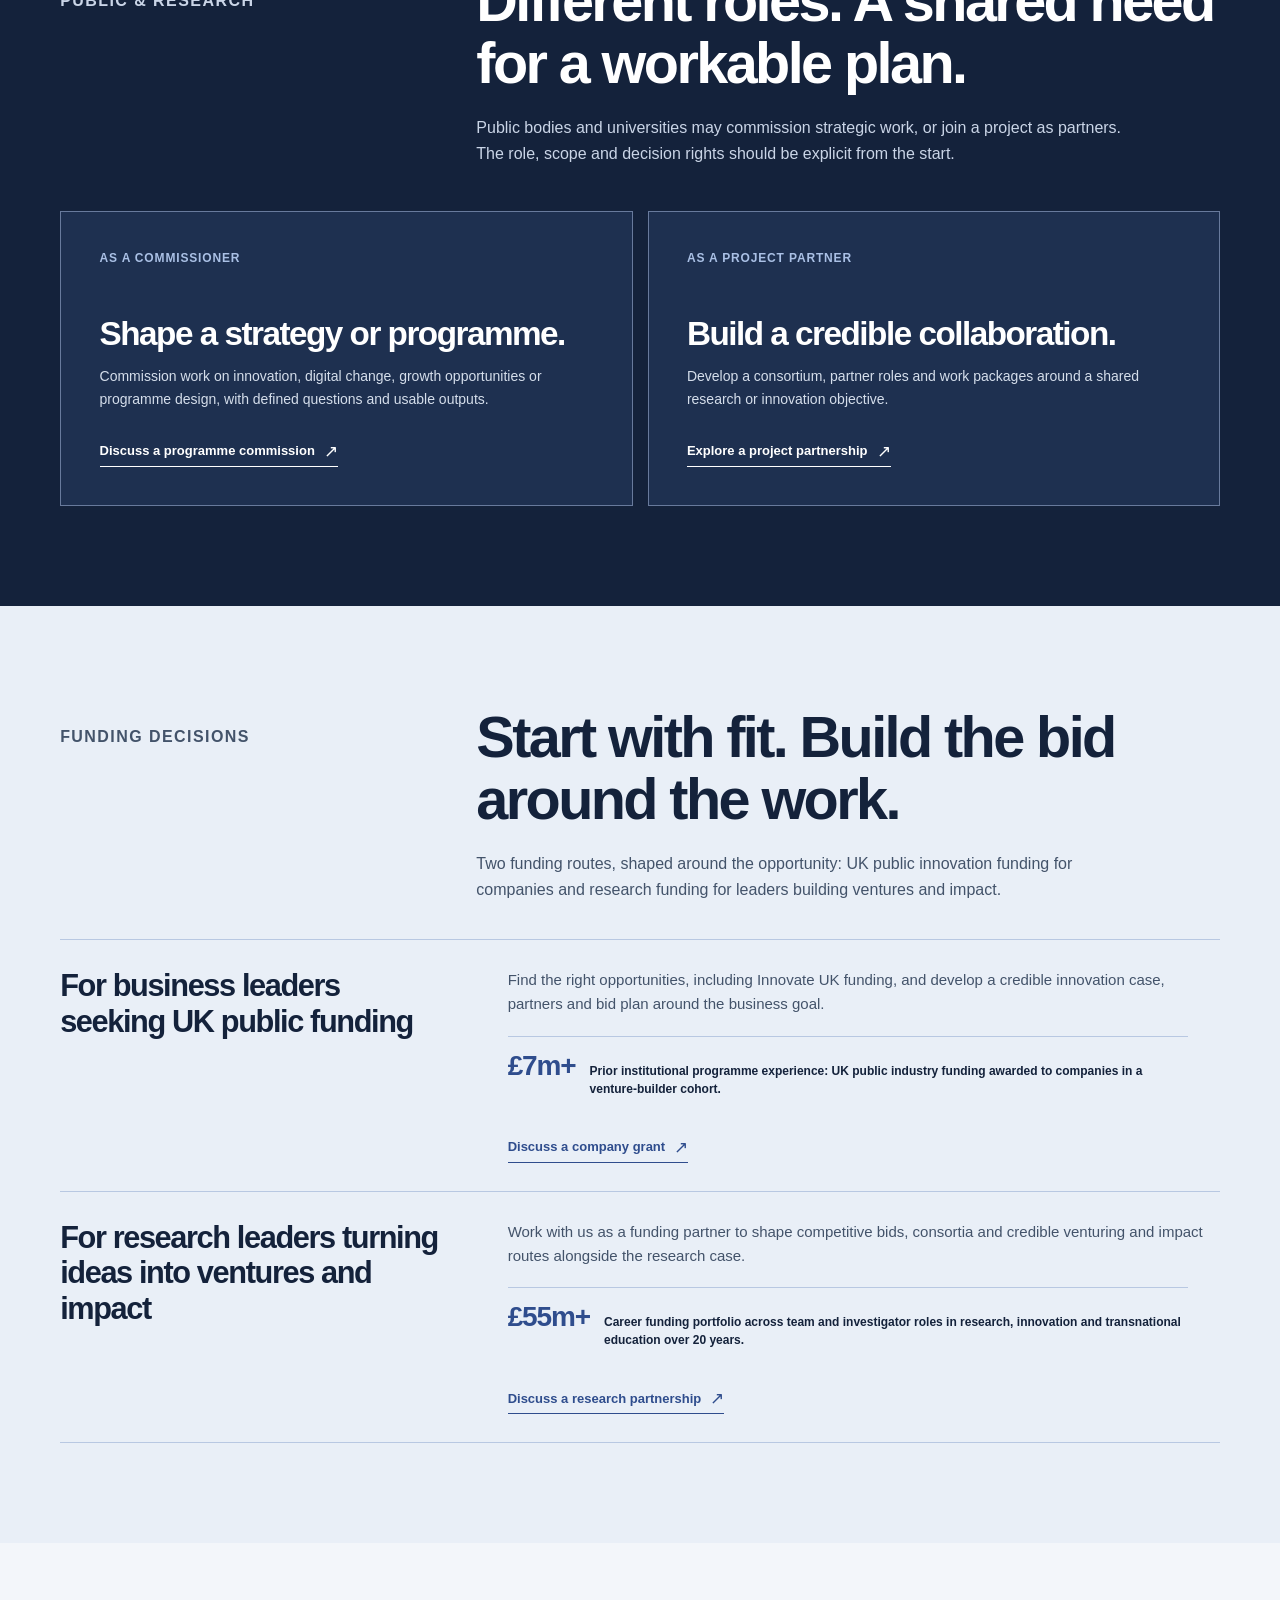
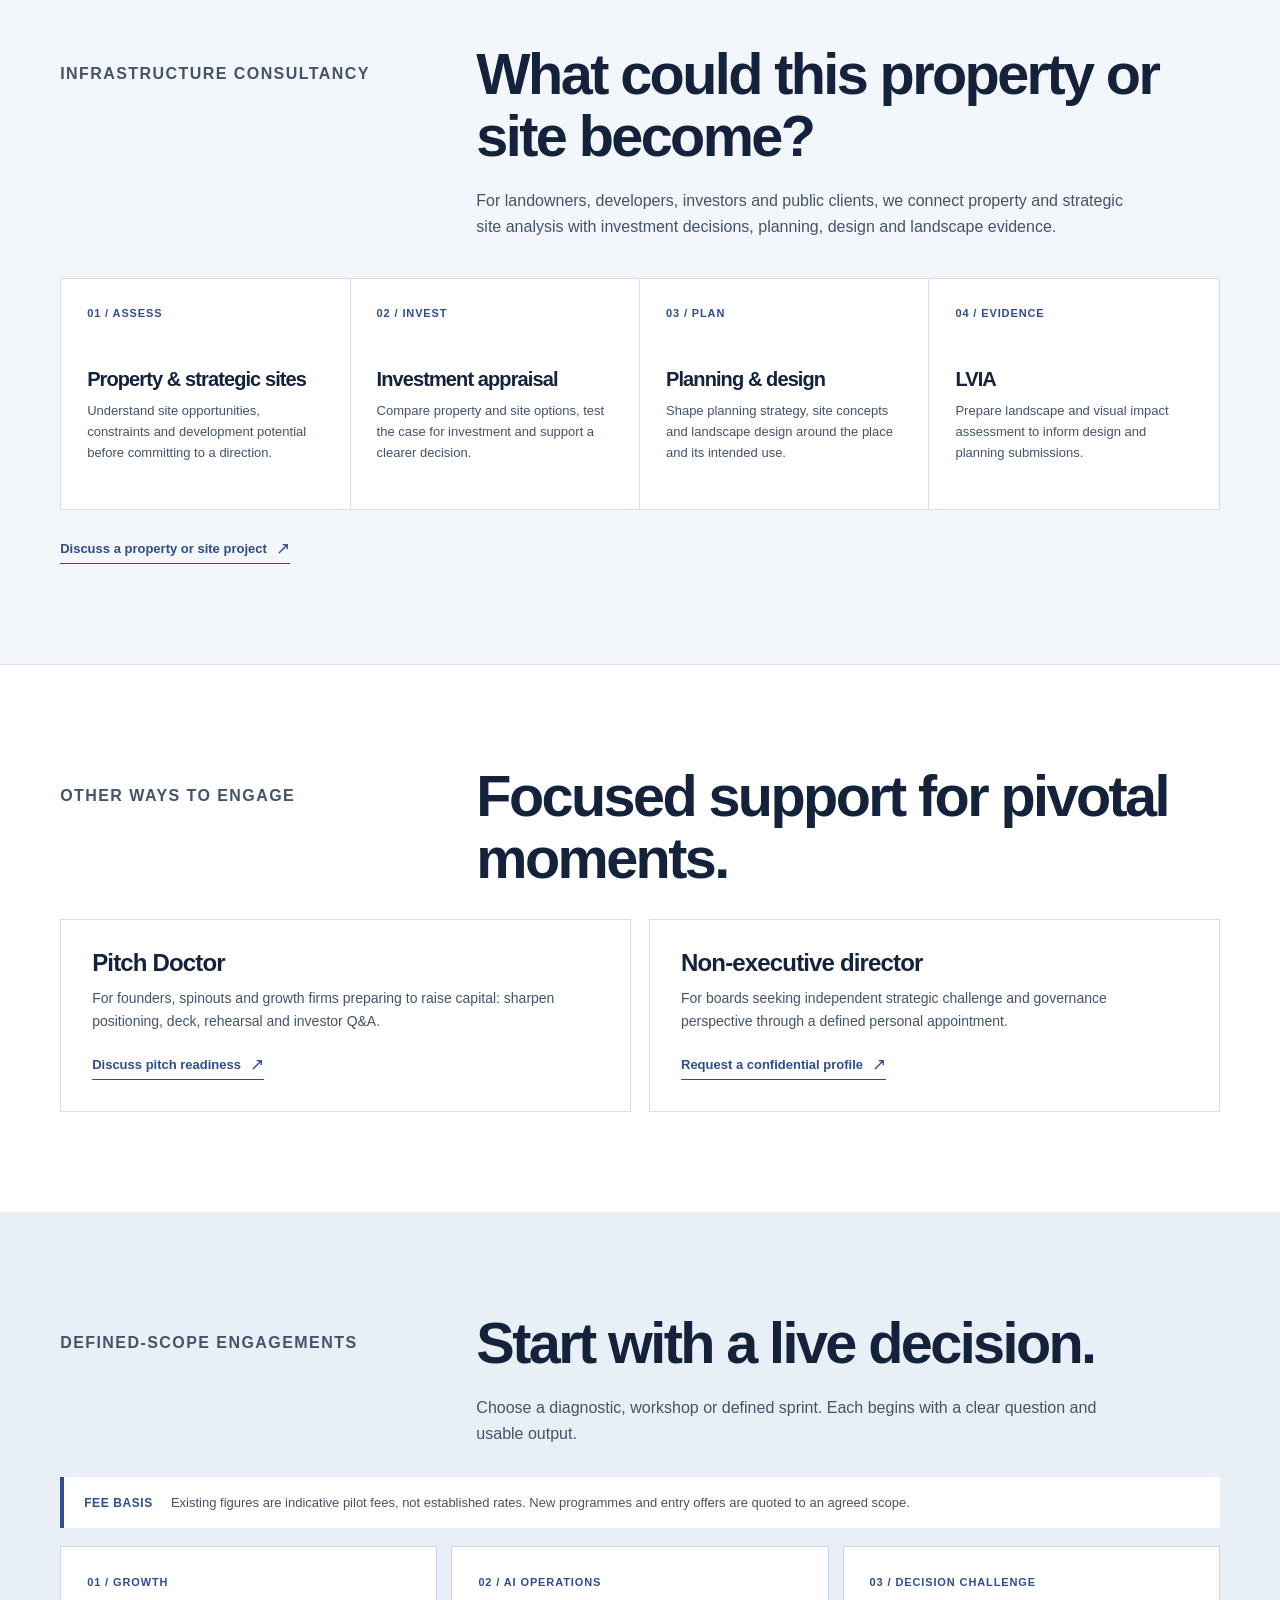
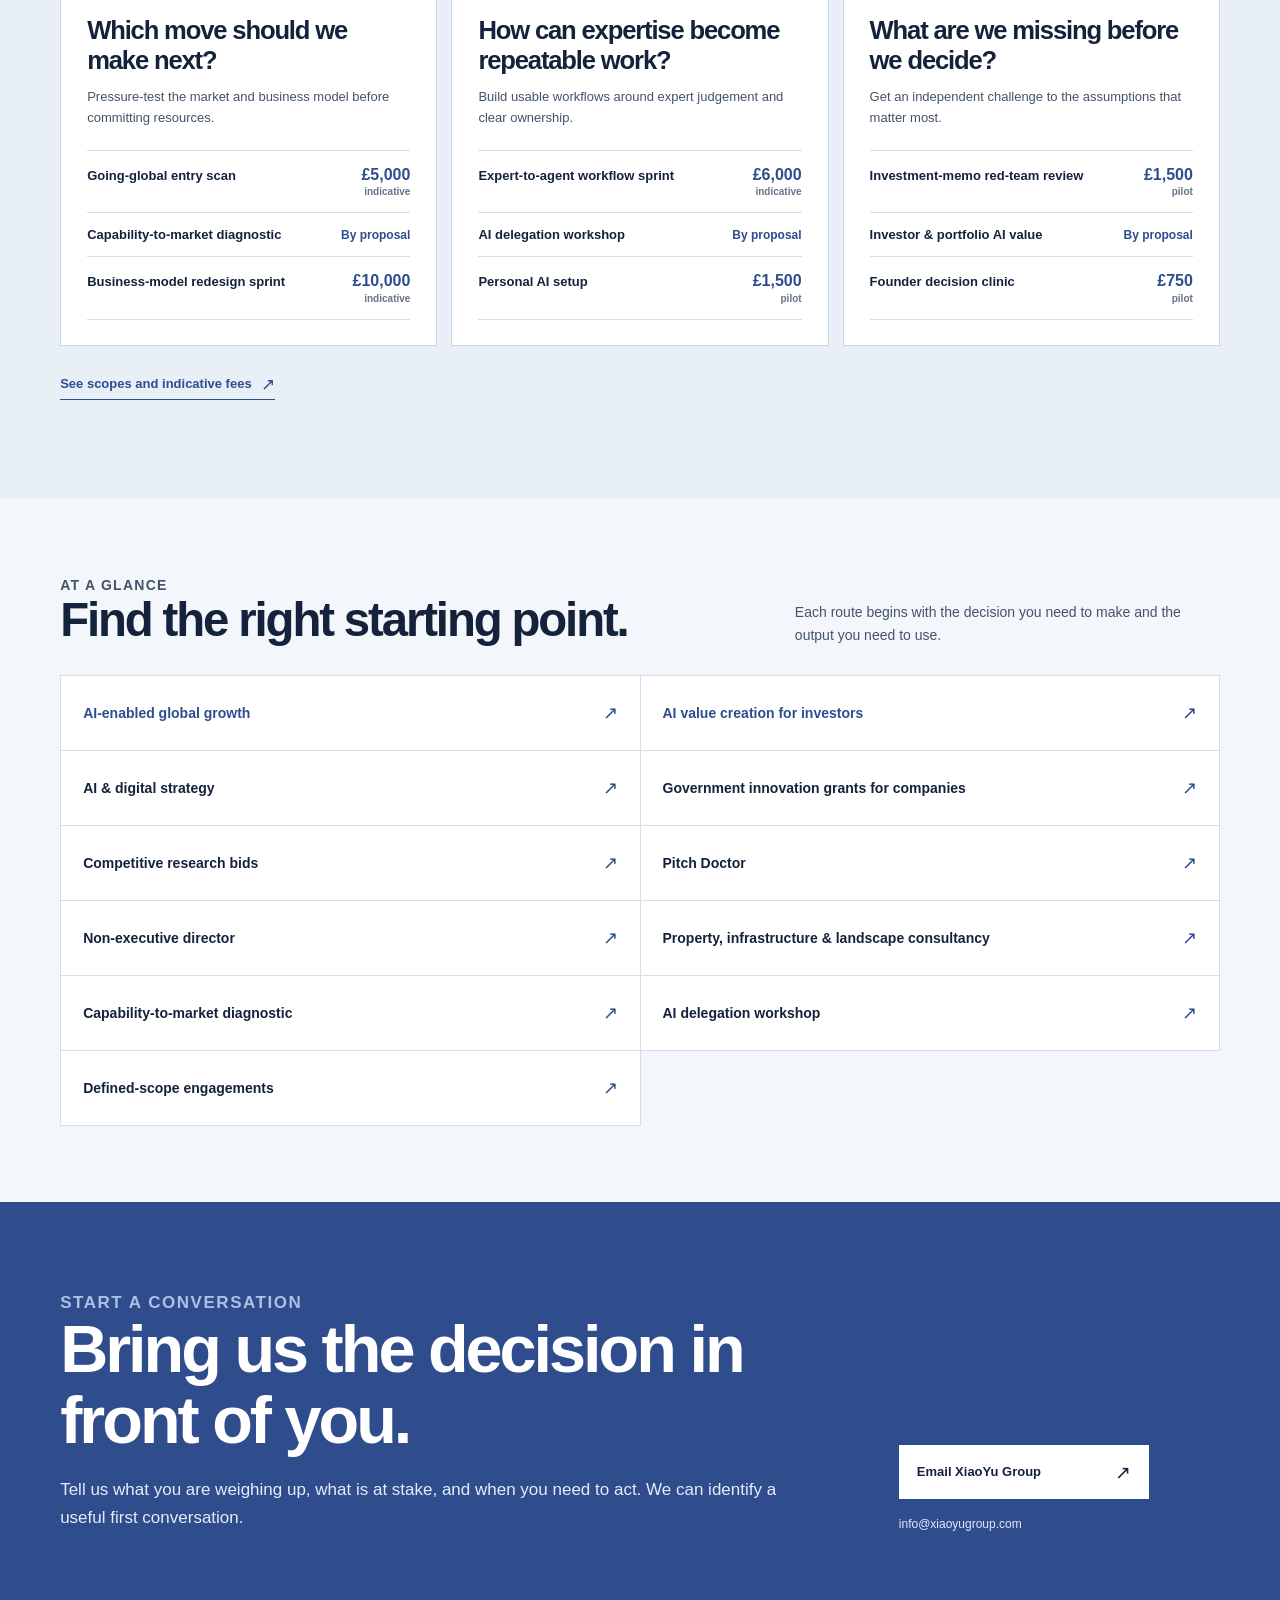
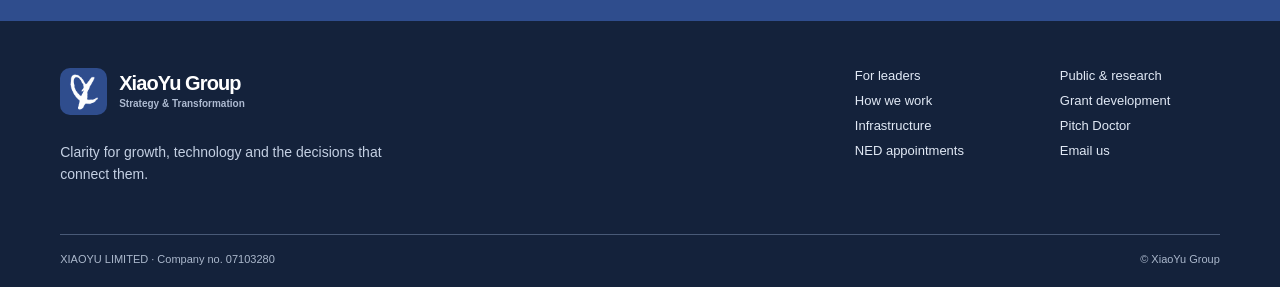
==== commit b70a44d0: "Publish approved Xiaoyu case library to staging" ====
--- a/index.html
+++ b/index.html
@@ -35,12 +35,12 @@
     .hero-atlas .hero-layout{min-height:640px}.hero-atlas .hero-copy{background:#fff}.hero-atlas .hero-copy .eyebrow{max-width:540px}.hero-atlas .hero h1{max-width:690px}.hero-atlas .hero-lede{max-width:560px}.hero-atlas .hero-foot{display:flex;align-items:center;gap:10px}.foot-pip{display:inline-block;width:7px;height:7px;flex:none;border-radius:50%;background:var(--blue)}
     .atlas-hero-visual{background:#e8eff8!important;padding:clamp(28px,3vw,52px)!important}.atlas-hero-visual::before{display:none}.atlas-graphic{width:min(100%,610px);position:relative;z-index:1;background:#f8fbff;border:1px solid #abc1df;box-shadow:18px 19px 0 #b9cee9;padding:19px 20px 16px}.atlas-graphic-top,.atlas-graphic-bottom{display:flex;align-items:center;justify-content:space-between;gap:10px;color:#31518f;font-size:10px;font-weight:800;letter-spacing:.1em}.atlas-graphic-top{border-bottom:1px solid #c8d8ed;padding-bottom:14px}.atlas-graphic-bottom{border-top:1px solid #c8d8ed;padding-top:14px;letter-spacing:0;text-transform:none}.atlas-graphic-bottom span:nth-child(even){font-size:17px;font-weight:400}.atlas-svg{display:block;width:100%;height:auto;max-height:500px}.atlas-ring{fill:none;stroke:#c3d4ec;stroke-width:1}.atlas-route{fill:none;stroke:#31518f;stroke-width:4;stroke-linecap:round}.atlas-node{fill:#fff;stroke:#31518f;stroke-width:3}.atlas-core{fill:#31518f}.atlas-core-line{fill:none;stroke:#a9bfdf;stroke-width:1}.atlas-node-kicker{fill:#6280aa;font-size:12px;font-weight:800}.atlas-node-label{fill:#254679;font-size:14px;font-weight:800;letter-spacing:.02em}.atlas-core-small{fill:#dce8f8;font-size:13px;font-weight:750;letter-spacing:.08em}.atlas-core-large{fill:#fff;font-size:27px;font-weight:800;letter-spacing:.03em}.atlas-accent{fill:none;stroke:#a8bfde;stroke-width:1}
     .leaders-atlas{background:#eef3f9}.leaders-atlas .section-head{margin-bottom:30px}.leaders-atlas .section-head h2{max-width:730px}.leaders-atlas .section-head p{max-width:530px}.leaders-atlas .decision-grid{background:transparent;border:0;gap:14px}.leaders-atlas .decision{min-height:325px;background:#fff;border:1px solid #cbd9eb;border-top:4px solid #31518f;padding:31px 30px 27px}.leaders-atlas .decision:last-child{border:1px solid #cbd9eb;border-top:4px solid #31518f}.decision-top{display:flex;justify-content:space-between;align-items:flex-start;gap:12px}.decision-glyph{width:80px;height:80px;stroke:#31518f;stroke-width:2;fill:none;flex:none}.decision-glyph circle:last-child{fill:#31518f}.leaders-atlas .decision h3{margin:20px 0 10px;font-size:clamp(24px,2.25vw,34px)}.leaders-atlas .decision p{font-size:14px;margin:0 0 15px}.leaders-atlas .decision .output{padding-top:15px;font-size:13px;line-height:1.35}.leaders-atlas .decision .output span{display:block;margin-bottom:6px;color:#71829a;font-size:10px;font-weight:800;letter-spacing:.08em;text-transform:uppercase}.leaders-atlas .decision .output b{float:right;font-size:16px;font-weight:400}.leaders-atlas .practice-line{margin-top:14px}
-    .cases-journal .section-head h2{max-width:850px}.cases-journal .case-grid{gap:18px}.cases-journal .case-card{padding:0;min-height:0;border:1px solid #cfdae7;background:#fff;transition:transform .2s ease,box-shadow .2s ease}.cases-journal .case-card:hover{transform:translateY(-5px);box-shadow:0 18px 32px rgba(23,45,80,.12)}.cases-journal .case-card:focus-visible{outline:3px solid #6283ca;outline-offset:4px}.case-art{height:222px;position:relative;overflow:hidden;display:flex;flex-direction:column;justify-content:space-between;padding:22px 26px;color:#fff}.case-art::before,.case-art::after{content:"";position:absolute;pointer-events:none}.case-art>*{position:relative;z-index:1}.art-kicker{font-size:10px;font-weight:800;letter-spacing:.11em}.case-art strong{font-size:clamp(44px,5vw,72px);font-weight:650;line-height:.92;letter-spacing:-.07em}.art-arrow{position:absolute;right:26px;bottom:23px;font-size:30px;line-height:1}.art-industrial{background:#223b63}.art-industrial::before{width:330px;height:330px;right:-64px;bottom:-145px;border:1px solid #87a3ca;border-radius:50%;box-shadow:0 0 0 34px rgba(122,154,199,.13),0 0 0 69px rgba(122,154,199,.1),0 0 0 103px rgba(122,154,199,.06)}.art-industrial::after{width:175px;height:1px;top:61px;right:28px;background:#abc1db;transform:rotate(-28deg)}.art-travel{background:linear-gradient(130deg,#48658b,#7795b2)}.art-travel::before{width:480px;height:135px;right:-110px;bottom:10px;border-top:24px solid rgba(255,255,255,.62);border-bottom:14px solid rgba(21,49,85,.3);transform:rotate(-25deg)}.art-travel::after{width:17px;height:17px;right:154px;top:49px;border:3px solid white;border-radius:50%;box-shadow:-84px 99px 0 -4px white}.art-investment{background:#cedde8;color:#1c365a}.art-investment::before{inset:0;background-image:linear-gradient(to right,rgba(34,64,105,.12) 1px,transparent 1px),linear-gradient(to bottom,rgba(34,64,105,.12) 1px,transparent 1px);background-size:32px 32px}.art-investment::after{width:310px;height:120px;right:-25px;bottom:-15px;border-top:4px solid #31518f;transform:skewY(-17deg);box-shadow:0 -29px 0 -25px #31518f,0 -58px 0 -54px #31518f}.art-research{background:#e3ded4;color:#1c2d47}.art-research::before{width:260px;height:260px;right:-50px;top:-54px;border:2px solid #8fa4b7;transform:rotate(28deg);box-shadow:0 0 0 32px rgba(121,148,172,.12),0 0 0 66px rgba(121,148,172,.09)}.art-research::after{width:250px;height:100px;right:19px;bottom:-12px;border-left:20px solid #31518f;border-top:20px solid #31518f;transform:skewX(-25deg);opacity:.48}.art-research strong{font-size:clamp(32px,3.3vw,47px);line-height:1.03;letter-spacing:-.055em}.case-body{padding:24px 27px 25px;display:flex;flex-direction:column;flex:1}.cases-journal .case-card .case-type{margin:0 0 15px;color:#31518f;font-size:10px}.cases-journal .case-card h3{margin:0 0 11px;max-width:none;font-size:clamp(24px,2.3vw,32px);line-height:1.16}.cases-journal .case-card p{font-size:13px;line-height:1.48;margin:0 0 20px}.case-read{display:flex;justify-content:space-between;align-items:center;gap:15px;margin-top:auto;padding-top:14px;border-top:1px solid #d6deea;color:#31518f;font-size:12px;font-weight:800}.case-read b{font-size:19px;font-weight:400}.case-footer-links{display:flex;flex-wrap:wrap;gap:25px}
+    .cases-journal .section-head h2{max-width:850px}.cases-journal .case-grid{gap:18px}.cases-journal .case-card{padding:0;min-height:0;border:1px solid #cfdae7;background:#fff;transition:transform .2s ease,box-shadow .2s ease}.cases-journal .case-card:hover{transform:translateY(-5px);box-shadow:0 18px 32px rgba(23,45,80,.12)}.cases-journal .case-card:focus-visible{outline:3px solid #6283ca;outline-offset:4px}.case-art{height:222px;position:relative;overflow:hidden;display:flex;flex-direction:column;justify-content:space-between;padding:22px 26px;color:#fff}.case-art::before,.case-art::after{content:"";position:absolute;pointer-events:none}.case-art>*{position:relative;z-index:1}.art-kicker{font-size:10px;font-weight:800;letter-spacing:.11em}.case-art strong{font-size:clamp(44px,5vw,72px);font-weight:650;line-height:.92;letter-spacing:-.07em}.art-arrow{position:absolute;right:26px;bottom:23px;font-size:30px;line-height:1}.art-hbcx{background:#223b63}.art-hbcx::before{width:330px;height:330px;right:-64px;bottom:-145px;border:1px solid #87a3ca;border-radius:50%;box-shadow:0 0 0 34px rgba(122,154,199,.13),0 0 0 69px rgba(122,154,199,.1),0 0 0 103px rgba(122,154,199,.06)}.art-hbcx::after{width:175px;height:1px;top:61px;right:28px;background:#abc1db;transform:rotate(-28deg)}.art-cts{background:linear-gradient(130deg,#48658b,#7795b2)}.art-cts::before{width:480px;height:135px;right:-110px;bottom:10px;border-top:24px solid rgba(255,255,255,.62);border-bottom:14px solid rgba(21,49,85,.3);transform:rotate(-25deg)}.art-cts::after{width:17px;height:17px;right:154px;top:49px;border:3px solid white;border-radius:50%;box-shadow:-84px 99px 0 -4px white}.art-touchstone{background:#cedde8;color:#1c365a}.art-touchstone::before{inset:0;background-image:linear-gradient(to right,rgba(34,64,105,.12) 1px,transparent 1px),linear-gradient(to bottom,rgba(34,64,105,.12) 1px,transparent 1px);background-size:32px 32px}.art-touchstone::after{width:310px;height:120px;right:-25px;bottom:-15px;border-top:4px solid #31518f;transform:skewY(-17deg);box-shadow:0 -29px 0 -25px #31518f,0 -58px 0 -54px #31518f}.art-oxford{background:#e3ded4;color:#1c2d47}.art-oxford::before{width:260px;height:260px;right:-50px;top:-54px;border:2px solid #8fa4b7;transform:rotate(28deg);box-shadow:0 0 0 32px rgba(121,148,172,.12),0 0 0 66px rgba(121,148,172,.09)}.art-oxford::after{width:250px;height:100px;right:19px;bottom:-12px;border-left:20px solid #31518f;border-top:20px solid #31518f;transform:skewX(-25deg);opacity:.48}.art-oxford strong{font-size:clamp(32px,3.3vw,47px);line-height:1.03;letter-spacing:-.055em}.case-body{padding:24px 27px 25px;display:flex;flex-direction:column;flex:1}.cases-journal .case-card .case-type{margin:0 0 15px;color:#31518f;font-size:10px}.cases-journal .case-card h3{margin:0 0 11px;max-width:none;font-size:clamp(24px,2.3vw,32px);line-height:1.16}.cases-journal .case-card p{font-size:13px;line-height:1.48;margin:0 0 20px}.case-read{display:flex;justify-content:space-between;align-items:center;gap:15px;margin-top:auto;padding-top:14px;border-top:1px solid #d6deea;color:#31518f;font-size:12px;font-weight:800}.case-read b{font-size:19px;font-weight:400}.case-footer-links{display:flex;flex-wrap:wrap;gap:25px}
     @media(max-width:1170px){.atlas-hero-visual{padding:35px!important}.atlas-graphic{box-shadow:12px 13px 0 #b9cee9}.leaders-atlas .decision{padding:25px}}
     @media(max-width:820px){.atlas-hero-visual{min-height:0;padding:35px var(--pad)!important}.atlas-graphic{max-width:610px;margin:auto}.leaders-atlas .decision-grid{gap:10px}.leaders-atlas .decision{min-height:0}.leaders-atlas .decision:last-child{border:1px solid #cbd9eb;border-top:4px solid #31518f}.decision-glyph{width:60px;height:60px}.leaders-atlas .decision .output{margin-top:22px}}
     @media(max-width:680px){.cases-journal .case-grid{gap:16px}.case-art{height:190px}.cases-journal .case-card h3{font-size:27px}.case-footer-links{display:flex;flex-direction:column;align-items:flex-start;gap:14px}}
-    @media(max-width:600px){.hero-atlas .hero-copy{padding-top:60px}.hero-atlas .hero h1{font-size:clamp(44px,10.3vw,61px)}.hero-atlas .hero-foot{margin-top:55px}.atlas-hero-visual{padding:22px 22px 30px!important}.atlas-graphic{padding:13px 12px 12px;box-shadow:8px 9px 0 #b9cee9}.atlas-graphic-top,.atlas-graphic-bottom{font-size:8px}.atlas-graphic-bottom{gap:4px}.atlas-graphic-bottom span:nth-child(even){font-size:12px}.leaders-atlas .decision{padding:24px}.leaders-atlas .decision h3{font-size:28px}.case-art{height:185px}.case-art strong{font-size:50px}.art-research strong{font-size:33px}}
-    @media(max-width:360px){.atlas-graphic-top{font-size:7px}.atlas-graphic-bottom{font-size:7px}.art-research strong{font-size:29px}}      .cases-journal .engraving-card{grid-column:1/-1;display:grid;grid-template-columns:minmax(0,.48fr) minmax(0,.52fr)}.engraving-card .case-art{height:auto;min-height:282px}.engraving-card .case-body{padding:clamp(28px,4vw,45px)}.engraving-card .case-body h3{max-width:600px}.engraving-card .case-body p{max-width:570px}.art-engraving{background:#244568;color:#fff}.art-engraving::before{width:360px;height:165px;right:-65px;bottom:18px;border:2px solid rgba(216,234,247,.64);transform:skewX(-25deg);box-shadow:0 0 0 25px rgba(166,197,219,.12),0 0 0 51px rgba(166,197,219,.08)}.art-engraving::after{width:280px;height:2px;right:-20px;top:68px;background:#accae3;transform:rotate(-22deg);box-shadow:0 17px 0 rgba(172,202,227,.35),0 34px 0 rgba(172,202,227,.18)}.art-engraving strong{font-size:clamp(39px,4.5vw,68px)}@media(max-width:680px){.cases-journal .engraving-card{grid-column:auto;display:flex;flex-direction:column}.engraving-card .case-art{height:190px;min-height:0}.engraving-card .case-body{padding:24px 27px 25px}.art-engraving strong{font-size:clamp(38px,9.5vw,49px)}}  .cases-journal .engraving-card{grid-column:auto;display:flex;flex-direction:column}.engraving-card .case-art{height:205px;min-height:0}.engraving-card .case-body{padding:clamp(25px,2.4vw,31px)}.art-investment{background:#20364a;color:#fff}.art-investment::before{background-image:linear-gradient(to right,rgba(229,194,108,.14) 1px,transparent 1px),linear-gradient(to bottom,rgba(229,194,108,.14) 1px,transparent 1px)}.art-investment::after{border-color:#c8a959;box-shadow:0 -29px 0 -25px #c8a959,0 -58px 0 -54px #c8a959}.art-investment-exo{background:#dfe8e9;color:#183550}.art-investment-exo::before{right:55px;top:29px;width:145px;height:145px;border:2px solid #31518f;border-radius:50%;box-shadow:0 0 0 20px rgba(49,81,143,.12),0 0 0 45px rgba(49,81,143,.07)}.art-investment-exo::after{right:26px;bottom:21px;width:250px;height:3px;background:#c19a49;box-shadow:0 -25px 0 rgba(193,154,73,.52),0 -50px 0 rgba(193,154,73,.28)}.art-investment strong,.art-investment-exo strong{font-size:clamp(31px,3.6vw,53px);line-height:.94;overflow-wrap:anywhere}@media(max-width:680px){.engraving-card .case-art{height:190px}.art-investment strong,.art-investment-exo strong{font-size:42px}}@media(max-width:360px){.art-investment strong,.art-investment-exo strong{font-size:35px}}
+    @media(max-width:600px){.hero-atlas .hero-copy{padding-top:60px}.hero-atlas .hero h1{font-size:clamp(44px,10.3vw,61px)}.hero-atlas .hero-foot{margin-top:55px}.atlas-hero-visual{padding:22px 22px 30px!important}.atlas-graphic{padding:13px 12px 12px;box-shadow:8px 9px 0 #b9cee9}.atlas-graphic-top,.atlas-graphic-bottom{font-size:8px}.atlas-graphic-bottom{gap:4px}.atlas-graphic-bottom span:nth-child(even){font-size:12px}.leaders-atlas .decision{padding:24px}.leaders-atlas .decision h3{font-size:28px}.case-art{height:185px}.case-art strong{font-size:50px}.art-oxford strong{font-size:33px}}
+    @media(max-width:360px){.atlas-graphic-top{font-size:7px}.atlas-graphic-bottom{font-size:7px}.art-oxford strong{font-size:29px}}      .cases-journal .gravograph-card{grid-column:1/-1;display:grid;grid-template-columns:minmax(0,.48fr) minmax(0,.52fr)}.gravograph-card .case-art{height:auto;min-height:282px}.gravograph-card .case-body{padding:clamp(28px,4vw,45px)}.gravograph-card .case-body h3{max-width:600px}.gravograph-card .case-body p{max-width:570px}.art-gravograph{background:#244568;color:#fff}.art-gravograph::before{width:360px;height:165px;right:-65px;bottom:18px;border:2px solid rgba(216,234,247,.64);transform:skewX(-25deg);box-shadow:0 0 0 25px rgba(166,197,219,.12),0 0 0 51px rgba(166,197,219,.08)}.art-gravograph::after{width:280px;height:2px;right:-20px;top:68px;background:#accae3;transform:rotate(-22deg);box-shadow:0 17px 0 rgba(172,202,227,.35),0 34px 0 rgba(172,202,227,.18)}.art-gravograph strong{font-size:clamp(39px,4.5vw,68px)}@media(max-width:680px){.cases-journal .gravograph-card{grid-column:auto;display:flex;flex-direction:column}.gravograph-card .case-art{height:190px;min-height:0}.gravograph-card .case-body{padding:24px 27px 25px}.art-gravograph strong{font-size:clamp(38px,9.5vw,49px)}}  .cases-journal .gravograph-card{grid-column:auto;display:flex;flex-direction:column}.gravograph-card .case-art{height:205px;min-height:0}.gravograph-card .case-body{padding:clamp(25px,2.4vw,31px)}.art-touchstone{background:#20364a;color:#fff}.art-touchstone::before{background-image:linear-gradient(to right,rgba(229,194,108,.14) 1px,transparent 1px),linear-gradient(to bottom,rgba(229,194,108,.14) 1px,transparent 1px)}.art-touchstone::after{border-color:#c8a959;box-shadow:0 -29px 0 -25px #c8a959,0 -58px 0 -54px #c8a959}.art-touchstone-exo{background:#dfe8e9;color:#183550}.art-touchstone-exo::before{right:55px;top:29px;width:145px;height:145px;border:2px solid #31518f;border-radius:50%;box-shadow:0 0 0 20px rgba(49,81,143,.12),0 0 0 45px rgba(49,81,143,.07)}.art-touchstone-exo::after{right:26px;bottom:21px;width:250px;height:3px;background:#c19a49;box-shadow:0 -25px 0 rgba(193,154,73,.52),0 -50px 0 rgba(193,154,73,.28)}.art-touchstone strong,.art-touchstone-exo strong{font-size:clamp(31px,3.6vw,53px);line-height:.94;overflow-wrap:anywhere}@media(max-width:680px){.gravograph-card .case-art{height:190px}.art-touchstone strong,.art-touchstone-exo strong{font-size:42px}}@media(max-width:360px){.art-touchstone strong,.art-touchstone-exo strong{font-size:35px}}
     /* Decision Atlas case slideshow */
     .case-carousel{border:1px solid #b8c9dd;background:var(--navy);box-shadow:14px 14px 0 var(--mist)}
     .case-slide{display:grid;grid-template-columns:minmax(0,1.18fr) minmax(350px,.82fr);min-height:530px}
@@ -48,7 +48,7 @@
     .case-slide-visual{position:relative;min-height:530px;overflow:hidden;background:linear-gradient(135deg,#24436b,#8aa7bc)}
     .case-slide-visual::after{content:"";position:absolute;inset:0;background:linear-gradient(180deg,rgba(8,23,46,.48),transparent 27%,transparent 70%,rgba(8,23,46,.55));pointer-events:none}
     .case-slide-visual img{display:block;position:absolute;inset:0;width:100%;height:100%;object-fit:cover}
-    .case-slide-visual--travel{background:linear-gradient(135deg,#476981,#b2b7a6)}.case-slide-visual--investment-diligence{background:linear-gradient(135deg,#1c364a,#9cb2be)}.case-slide-visual--investment-exoskeleton{background:linear-gradient(135deg,#4b6472,#bdd2cf)}.case-slide-visual--research{background:linear-gradient(135deg,#8c8c83,#d7c7ae)}.case-slide-visual--engraving{background:linear-gradient(135deg,#244964,#b9a278)}.case-slide-visual--consumer{background:linear-gradient(135deg,#506a73,#c9a884)}.case-slide-visual--advisory{background:linear-gradient(135deg,#152b48,#8196a8)}
+    .case-slide-visual--cts{background:linear-gradient(135deg,#476981,#b2b7a6)}.case-slide-visual--touchstone-diligence{background:linear-gradient(135deg,#1c364a,#9cb2be)}.case-slide-visual--touchstone-exoskeleton{background:linear-gradient(135deg,#4b6472,#bdd2cf)}.case-slide-visual--oxford{background:linear-gradient(135deg,#8c8c83,#d7c7ae)}.case-slide-visual--gravograph{background:linear-gradient(135deg,#244964,#b9a278)}.case-slide-visual--beauty-care{background:linear-gradient(135deg,#506a73,#c9a884)}.case-slide-visual--aifintech{background:linear-gradient(135deg,#152b48,#8196a8)}
     .case-image-labels{position:absolute;z-index:1;inset:0;display:flex;flex-direction:column;justify-content:space-between;padding:27px 30px;color:white;font-size:10px;line-height:1.3;font-weight:800;letter-spacing:.11em;text-transform:uppercase;pointer-events:none}
     .case-image-labels span:last-child{align-self:flex-start;padding:8px 10px;border:1px solid rgba(255,255,255,.7);background:rgba(20,34,59,.4);letter-spacing:.07em}
     .case-slide-copy{display:flex;flex-direction:column;align-items:flex-start;padding:clamp(35px,4vw,62px);background:#f1f5fa}
@@ -98,7 +98,7 @@
     @media(max-width:820px){.hero-atlas .hero-layout{display:block;height:auto}.hero-atlas .hero-copy{padding:38px var(--pad) 28px}.hero-atlas h1{max-width:620px;font-size:clamp(49px,7vw,66px)}.hero-atlas .hero-foot{margin-top:28px}.atlas-hero-visual{display:none!important}.cases-journal{padding-block:39px 72px}.cases-journal .section-head{grid-template-columns:1fr;gap:2px;margin-bottom:18px}.cases-journal .section-head .eyebrow{margin-bottom:8px}.cases-journal .section-head h2{font-size:clamp(36px,5.5vw,48px)}.cases-journal .section-head p{margin-top:7px}}
     @media(max-width:600px){.hero-atlas .hero-copy{padding:29px var(--pad) 21px}.hero-atlas .hero-copy .eyebrow{font-size:10px;line-height:1.25;margin-bottom:9px}.hero-atlas h1{font-size:clamp(42px,10.3vw,56px);line-height:1.02;margin-bottom:11px}.hero-atlas .hero-lede{font-size:15px;line-height:1.42;margin-bottom:16px}.hero-atlas .hero-foot{margin-top:17px;padding-top:9px;font-size:10px}.hero-atlas .button{min-height:46px;padding:10px 13px}.hero-atlas .hero-actions{gap:12px}.hero-atlas .hero-actions .text-link{font-size:12px}.cases-journal{padding-block:31px 64px}.cases-journal .section-head h2{font-size:37px}.cases-journal .section-head p{font-size:12px;line-height:1.4}.case-index{margin-top:31px}.case-index a{grid-template-columns:16px 52px minmax(0,1fr) 12px;gap:8px;min-height:75px;padding:8px 10px}.case-index .case-index-image{width:52px;height:56px}}
     @media(max-width:360px){.hero-atlas h1{font-size:41px}.cases-journal .section-head h2{font-size:34px}.case-index a{grid-template-columns:15px 48px minmax(0,1fr) 12px;gap:7px}.case-index .case-index-image{width:48px;height:53px}}
-    @media(max-width:600px){.case-slide-visual--industrial img{transform:scale(1.55);transform-origin:center 72%}}
+    @media(max-width:600px){.case-slide-visual--hbcx img{transform:scale(1.55);transform-origin:center 72%}}
 
     /* v15: connected programme and investor value route */
     .programme-route{display:grid;grid-template-columns:minmax(0,1.05fr) minmax(0,1.4fr) auto;align-items:center;gap:28px;margin-top:14px;padding:24px 29px;border:1px solid #b7c9df;background:#fff}.programme-kicker{display:block;margin-bottom:7px;color:var(--blue);font-size:10px;font-weight:800;letter-spacing:.1em}.programme-intro strong{display:block;font-size:21px;line-height:1.15;letter-spacing:-.03em}.programme-intro p{margin:7px 0 0;color:var(--body);font-size:12px;line-height:1.4}.programme-track{display:grid;grid-template-columns:repeat(4,minmax(0,1fr));gap:0;list-style:none;margin:0;padding:0;border-top:2px solid #8eacd0}.programme-track li{position:relative;padding:13px 7px 0;color:var(--navy);font-size:11px;font-weight:750;line-height:1.25}.programme-track li::before{content:"";position:absolute;top:-6px;left:8px;width:9px;height:9px;border:2px solid var(--blue);border-radius:50%;background:white}.programme-track li span{display:block;margin-bottom:5px;color:var(--blue);font-size:9px}.programme-route>a{display:flex;align-items:center;gap:14px;white-space:nowrap;color:var(--blue);font-size:12px;font-weight:800;border-bottom:1px solid currentColor;padding-bottom:4px}.programme-route>a span{font-size:20px;font-weight:400}.investor-route{background:#172841;color:white}.investor-layout{display:grid;grid-template-columns:minmax(0,1fr) minmax(0,.88fr);gap:clamp(30px,5vw,86px);align-items:center}.investor-copy h2{max-width:800px;margin:0 0 20px;font-size:clamp(40px,4vw,62px);line-height:1.07;font-weight:600}.investor-copy h2 span{color:#abc8ed}.investor-copy>p:not(.eyebrow){max-width:640px;margin:0;color:#d1deec;font-size:16px}.investor-actions{display:flex;flex-wrap:wrap;align-items:center;gap:20px 28px;margin-top:30px}.investor-diagram{padding:23px;border:1px solid #6882a6;background:#203756;box-shadow:13px 13px 0 #2b4b72}.diagram-top,.diagram-bottom{display:flex;justify-content:space-between;gap:15px;color:#adc8e7;font-size:10px;font-weight:800;letter-spacing:.1em}.diagram-top{padding-bottom:17px;border-bottom:1px solid #6b83a2}.diagram-bottom{padding-top:17px;border-top:1px solid #6b83a2;letter-spacing:0;text-transform:none}.diagram-steps{display:grid;grid-template-columns:1fr auto 1fr;align-items:center;gap:9px;padding:35px 0}.diagram-step{min-height:185px;padding:19px 17px;border:1px solid #7c99bb;background:#284667;display:flex;flex-direction:column;justify-content:space-between}.diagram-step:last-child{background:#e6eef6;color:var(--navy)}.diagram-num{color:#b7d2ef;font-size:10px;font-weight:800;letter-spacing:.07em}.diagram-step:last-child .diagram-num{color:var(--blue)}.diagram-step strong{display:block;max-width:180px;font-size:clamp(23px,2.1vw,32px);line-height:1.08;letter-spacing:-.04em}.diagram-step small{color:#c2d3e5;font-size:11px;line-height:1.35}.diagram-step:last-child small{color:var(--body)}.diagram-link{color:#d8b983;font-size:36px}.focus-offers .scope-fee{font-size:12px;white-space:nowrap}.focus-card{min-height:390px}
@@ -174,10 +174,10 @@
   <header class="site-header">
     <div class="shell header-inner">
       <a class="brand" href="#top" aria-label="XiaoYu Group, back to top"><img class="brand-mark" src="[data-uri]" width="47" height="47" alt=""><span><span class="brand-name">XiaoYu Group</span><span class="brand-line">Strategy &amp; Transformation</span></span></a>
-      <nav class="desktop-nav" aria-label="Primary"><a href="#leaders">For leaders</a><a href="#investors">For investors</a><a href="#public">Public &amp; research</a><a href="#funding">Funding</a><a href="#infrastructure">Infrastructure</a><a href="#approach">How we work</a><a class="nav-cta" href="#contact">Contact</a></nav>
+      <nav class="desktop-nav" aria-label="Primary"><a href="#leaders">For leaders</a><a href="#investors">For investors</a><a href="#public">Public &amp; research</a><a href="#funding">Funding</a><a href="#infrastructure">Infrastructure</a><a href="#approach">How we work</a><a href="#selected-work">Selected work</a><a class="nav-cta" href="#contact">Contact</a></nav>
       <button class="menu-toggle" type="button" aria-label="Open menu" aria-controls="mobile-nav" aria-expanded="false"><span></span></button>
     </div>
-    <nav class="mobile-nav" id="mobile-nav" aria-label="Mobile"><a href="#leaders">For leaders</a><a href="#investors">For investors</a><a href="#public">Public &amp; research</a><a href="#funding">Funding</a><a href="#infrastructure">Infrastructure</a><a href="#approach">How we work</a><a href="#capabilities">All capabilities</a><a class="nav-cta" href="#contact">Contact</a></nav>
+    <nav class="mobile-nav" id="mobile-nav" aria-label="Mobile"><a href="#leaders">For leaders</a><a href="#investors">For investors</a><a href="#public">Public &amp; research</a><a href="#funding">Funding</a><a href="#infrastructure">Infrastructure</a><a href="#approach">How we work</a><a href="#selected-work">Selected work</a><a href="#capabilities">All capabilities</a><a class="nav-cta" href="#contact">Contact</a></nav>
   </header>
   <main id="main">
     <section class="switchboard-hero" id="top" aria-labelledby="hero-title">
@@ -188,15 +188,15 @@
         </div>
         <div class="switchboard-grid" aria-label="Choose your route">
           <a class="buyer-route buyer-route--company" href="#leaders" aria-label="Company leaders: explore international growth and AI-enabled transformation">
-            <div class="buyer-route-media buyer-route-media--pair"><img src="assets/illustrations/industrial.png" alt="" loading="eager"><img src="assets/illustrations/consumer.png" alt="" loading="eager"><span class="buyer-media-tag">Generated illustrations</span></div>
+            <div class="buyer-route-media buyer-route-media--pair"><img src="assets/illustrations/hbcx.png" alt="" loading="eager"><img src="assets/illustrations/cosmetics.png" alt="" loading="eager"><span class="buyer-media-tag">Generated illustrations</span></div>
             <div class="buyer-route-copy"><span class="buyer-route-kicker"><span>01 / Company leaders</span><span>Core practice</span></span><div><h2>Taking a business global?</h2><p>Choose the market and customer, reshape the proposition, then put AI to work where it changes the frontline.</p></div><span class="buyer-route-bottom"><span>Explore global growth &amp; transformation</span><b aria-hidden="true">↗</b></span></div>
           </a>
           <a class="buyer-route buyer-route--secondary" href="#investors" aria-label="Investment leaders: explore deal diligence and portfolio AI value creation">
-            <div class="buyer-route-media buyer-route-media--investor"><img src="assets/illustrations/investment.png" alt="" loading="eager"><span class="buyer-media-tag">Generated illustration</span></div>
+            <div class="buyer-route-media buyer-route-media--investor"><img src="assets/illustrations/touchstone-exoskeleton.png" alt="" loading="eager"><span class="buyer-media-tag">Generated illustration</span></div>
             <div class="buyer-route-copy"><span class="buyer-route-kicker"><span>02 / Investment leaders</span><span>Value creation</span></span><div><h2>Find value in the deal. Build it in the portfolio.</h2><p>Test the investment thesis and identify AI-enabled operating capacity.</p></div><span class="buyer-route-bottom"><span>Explore investor value</span><b aria-hidden="true">↗</b></span></div>
           </a>
           <a class="buyer-route buyer-route--secondary" href="#public" aria-label="Public and research leaders: explore programmes, partnerships and research funding">
-            <div class="buyer-route-media buyer-route-media--research"><img src="assets/illustrations/research.png" alt="" loading="eager"><span class="buyer-media-tag">Generated illustration</span></div>
+            <div class="buyer-route-media buyer-route-media--research"><img src="assets/illustrations/oxford.png" alt="" loading="eager"><span class="buyer-media-tag">Generated illustration</span></div>
             <div class="buyer-route-copy"><span class="buyer-route-kicker"><span>03 / Public &amp; research leaders</span><span>Programmes &amp; funding</span></span><div><h2>Shape a programme. Compete for funding.</h2><p>Build the case, the partnership and a credible route to impact.</p></div><span class="buyer-route-bottom"><span>Explore public &amp; research work</span><b aria-hidden="true">↗</b></span></div>
           </a>
         </div>
@@ -213,6 +213,55 @@
         </div>
       </div>
     </nav>
+    <section class="section cases cases-journal" id="selected-work" aria-labelledby="cases-title">
+      <div class="shell">
+        <div class="section-head"><p class="eyebrow">Selected work</p><div><h2 id="cases-title">The decisions behind the work.</h2><p>Eight decisions about growth across markets and business transformation. See where AI changed the work, where a new customer model mattered more, and what each case actually proves.</p></div></div>
+        <div class="case-carousel" role="region" aria-roledescription="carousel" aria-label="Selected case studies" tabindex="0">
+          <div class="case-stage">
+            <article class="case-slide" data-case-slide role="group" aria-roledescription="slide" aria-label="1 of 8, Hebei Chengxin Group">
+              <div class="case-slide-visual case-slide-visual--hbcx"><img src="assets/illustrations/hbcx.png" alt="Illustration of industrial processing equipment and chemical supply" width="1200" height="800" loading="lazy" decoding="async"><div class="case-image-labels"><span>01 / 08 · Hebei Chengxin Group</span><span>Illustrative imagery</span></div></div>
+              <div class="case-slide-copy"><span class="case-type">Service-model transformation · wider-market potential</span><h3>How can an industrial supplier build a model for growth across markets?</h3><span class="case-client">Hebei Chengxin Group</span><p class="case-excerpt">A clean-gold service trial tested a higher-value model that could be assessed with mining customers in other markets.</p><a class="case-slide-link" href="cases/hbcx.html">Read the full case</a></div>
+            </article>
+            <article class="case-slide" data-case-slide role="group" aria-roledescription="slide" aria-label="2 of 8, China Tourism Group travel business" hidden>
+              <div class="case-slide-visual case-slide-visual--cts"><img src="assets/illustrations/cts.png" alt="Illustration of a VIP tour leader discussing a tailored itinerary with travellers" width="1200" height="800" loading="lazy" decoding="async"><div class="case-image-labels"><span>02 / 08 · China Tourism Group</span><span>Illustrative imagery</span></div></div>
+              <div class="case-slide-copy"><span class="case-type">AI-assisted travel transformation</span><h3>How can guides own customer relationships across destinations?</h3><span class="case-client">China Tourism Group travel business</span><span class="case-slide-brand"><img src="images/ctg_travel_logo_official.png" width="112" height="33" alt="CTG Travel brand mark"><span>CTG Travel is a China Tourism Group brand; this case is attributed to the group travel business</span></span><p class="case-excerpt">Guides became the relationship owners for travellers visiting global destinations; owner-described AI support was designed to personalise offers.</p><a class="case-slide-link" href="cases/cts.html">Read the full case</a></div>
+            </article>
+            <article class="case-slide" data-case-slide role="group" aria-roledescription="slide" aria-label="3 of 8, Touchstone Capital · INVESmarT" hidden>
+              <div class="case-slide-visual case-slide-visual--touchstone-diligence"><img src="assets/illustrations/touchstone-diligence.png" alt="Illustration of an investment review with documents and risk signals" width="1200" height="800" loading="lazy" decoding="async"><div class="case-image-labels"><span>03 / 08 · Touchstone Capital · INVESmarT</span><span>Illustrative imagery</span></div></div>
+              <div class="case-slide-copy"><span class="case-type">AI-assisted growth-risk diligence</span><h3>What must an investor test before backing global growth?</h3><span class="case-client">Touchstone Capital · INVESmarT</span><p class="case-excerpt">INVESmarT brought AI-supported risk signals into diligence; cross-border growth plans are one application of that lens.</p><a class="case-slide-link" href="cases/touchstone-diligence.html">Read the full case</a></div>
+            </article>
+            <article class="case-slide" data-case-slide role="group" aria-roledescription="slide" aria-label="4 of 8, Touchstone Capital · Staff AI exoskeleton" hidden>
+              <div class="case-slide-visual case-slide-visual--touchstone-exoskeleton"><img src="assets/illustrations/touchstone-exoskeleton.png" alt="Illustration of investment staff working with AI-assisted workflows" width="1200" height="800" loading="lazy" decoding="async"><div class="case-image-labels"><span>04 / 08 · Touchstone Capital · Staff AI exoskeleton</span><span>Illustrative imagery</span></div></div>
+              <div class="case-slide-copy"><span class="case-type">AI-enabled operating transformation</span><h3>How can a lean team support a growing portfolio?</h3><span class="case-client">Touchstone Capital · Staff AI exoskeleton</span><p class="case-excerpt">Role-specific AI changed investor and portfolio workflows; the owner reports four times the work volume at unchanged headcount.</p><a class="case-slide-link" href="cases/touchstone-exoskeleton.html">Read the full case</a></div>
+            </article>
+            <article class="case-slide" data-case-slide role="group" aria-roledescription="slide" aria-label="5 of 8, Oxford Venture Builder" hidden>
+              <div class="case-slide-visual case-slide-visual--oxford"><img src="assets/illustrations/oxford.png" alt="Illustration of a venture team testing a business process in a workshop" width="1200" height="800" loading="lazy" decoding="async"><div class="case-image-labels"><span>05 / 08 · Oxford Venture Builder</span><span>Illustrative imagery</span></div></div>
+              <div class="case-slide-copy"><span class="case-type">Venture process transformation</span><h3>Which assumptions must a venture test before it scales?</h3><span class="case-client">Oxford Venture Builder</span><p class="case-excerpt">A focused Oxford Venture Builder assignment made the venture process testable before scaling; the method can inform entry into new markets.</p><a class="case-slide-link" href="cases/oxford.html">Read the full case</a></div>
+            </article>
+            <article class="case-slide" data-case-slide role="group" aria-roledescription="slide" aria-label="6 of 8, Gravograph UK · XiaoYu Group" hidden>
+              <div class="case-slide-visual case-slide-visual--gravograph"><img src="assets/illustrations/gravograph.png" alt="Illustration of a precision engraving machine at work" width="1200" height="800" loading="lazy" decoding="async"><div class="case-image-labels"><span>06 / 08 · Gravograph UK · XiaoYu Group</span><span>Illustrative imagery</span></div></div>
+              <div class="case-slide-copy"><span class="case-type">Digital sales transformation</span><h3>How can industrial product proof reach new buyers?</h3><span class="case-client">Gravograph UK · XiaoYu Group</span><p class="case-excerpt">XiaoYu Group turned Gravograph’s social activity towards a lead-generation journey that can be adapted for unfamiliar markets.</p><a class="case-slide-link" href="cases/gravograph.html">Read the full case</a></div>
+            </article>
+            <article class="case-slide" data-case-slide role="group" aria-roledescription="slide" aria-label="7 of 8, Beauty Care (BC)" hidden>
+              <div class="case-slide-visual case-slide-visual--beauty-care"><img src="assets/illustrations/cosmetics.png" alt="Illustration of a men's grooming product and corporate benefits setting" width="1200" height="800" loading="lazy" decoding="async"><div class="case-image-labels"><span>07 / 08 · Beauty Care (BC)</span><span>Illustrative imagery</span></div></div>
+              <div class="case-slide-copy"><span class="case-type">OEM transformation · new segment</span><h3>How can a cosmetics OEM grow beyond other brands?</h3><span class="case-client">Beauty Care (BC) · published case alias</span><p class="case-excerpt">A male-grooming segment and corporate channel created a model that could be tested with buyers in further markets.</p><a class="case-slide-link" href="cases/beauty-care.html">Read the full case</a></div>
+            </article>
+            <article class="case-slide" data-case-slide role="group" aria-roledescription="slide" aria-label="8 of 8, AIFinTech" hidden>
+              <div class="case-slide-visual case-slide-visual--aifintech"><img src="assets/illustrations/aifintech.png" alt="Illustration of a wealth adviser reviewing a short list of ranked options" width="1200" height="800" loading="lazy" decoding="async"><div class="case-image-labels"><span>08 / 08 · AIFinTech</span><span>Illustrative imagery</span></div></div>
+              <div class="case-slide-copy"><span class="case-type">AI-enabled cross-border advisory</span><h3>How can a boutique adviser serve cross-border clients at scale?</h3><span class="case-client">AIFinTech · published case alias</span><p class="case-excerpt">AI-supported behavioural prioritisation gave advisers a short, explainable shortlist for a growing cross-border client base.</p><a class="case-slide-link" href="cases/aifintech.html">Read the full case</a></div>
+            </article>
+          </div>
+          <div class="case-carousel-toolbar">
+            <div class="case-stepper"><button type="button" class="case-prev" aria-label="Previous case">←</button><span class="case-counter" aria-hidden="true">01 / 08</span><button type="button" class="case-next" aria-label="Next case">→</button></div>
+            <div class="case-tabs" role="group" aria-label="Choose a case"><button type="button" data-case-pick="0" aria-label="Show case 1, Hebei Chengxin Group" aria-current="true"><span>01</span><strong>HBCX</strong></button><button type="button" data-case-pick="1" aria-label="Show case 2, China Tourism Group travel business" aria-current="false"><span>02</span><strong>CTG travel</strong></button><button type="button" data-case-pick="2" aria-label="Show case 3, Touchstone Capital · INVESmarT" aria-current="false"><span>03</span><strong>Due diligence</strong></button><button type="button" data-case-pick="3" aria-label="Show case 4, Touchstone Capital · Staff AI exoskeleton" aria-current="false"><span>04</span><strong>AI exoskeleton</strong></button><button type="button" data-case-pick="4" aria-label="Show case 5, Oxford Venture Builder" aria-current="false"><span>05</span><strong>Oxford</strong></button><button type="button" data-case-pick="5" aria-label="Show case 6, Gravograph UK · XiaoYu Group" aria-current="false"><span>06</span><strong>Gravograph</strong></button><button type="button" data-case-pick="6" aria-label="Show case 7, Beauty Care (BC)" aria-current="false"><span>07</span><strong>Beauty Care</strong></button><button type="button" data-case-pick="7" aria-label="Show case 8, AIFinTech" aria-current="false"><span>08</span><strong>AIFinTech</strong></button></div>
+            <button type="button" class="case-play" aria-pressed="false" aria-label="Pause automatic slideshow"><span class="case-play-icon" aria-hidden="true">Ⅱ</span><span class="case-play-label">Pause</span></button>
+          </div>
+          <span class="sr-only case-announcement" aria-live="polite"></span>
+        </div>
+        <nav class="case-index" aria-label="All selected case stories"><a href="cases/hbcx.html"><small>01</small><span class="case-index-image"><img src="assets/illustrations/hbcx.png" alt="" width="64" height="58" loading="lazy" decoding="async"></span><span>Hebei Chengxin Group<em>Service model for wider markets</em></span><b aria-hidden="true">↗</b></a><a href="cases/cts.html"><small>02</small><span class="case-index-image"><img src="assets/illustrations/cts.png" alt="" width="64" height="58" loading="lazy" decoding="async"></span><span>China Tourism Group travel business<em>Global travel · guide-led model</em></span><b aria-hidden="true">↗</b></a><a href="cases/touchstone-diligence.html"><small>03</small><span class="case-index-image"><img src="assets/illustrations/touchstone-diligence.png" alt="" width="64" height="58" loading="lazy" decoding="async"></span><span>Touchstone Capital · INVESmarT<em>AI growth-risk diligence</em></span><b aria-hidden="true">↗</b></a><a href="cases/touchstone-exoskeleton.html"><small>04</small><span class="case-index-image"><img src="assets/illustrations/touchstone-exoskeleton.png" alt="" width="64" height="58" loading="lazy" decoding="async"></span><span>Touchstone Capital · Staff AI exoskeleton<em>AI operating transformation</em></span><b aria-hidden="true">↗</b></a><a href="cases/oxford.html"><small>05</small><span class="case-index-image"><img src="assets/illustrations/oxford.png" alt="" width="64" height="58" loading="lazy" decoding="async"></span><span>Oxford Venture Builder<em>Testable venture process</em></span><b aria-hidden="true">↗</b></a><a href="cases/gravograph.html"><small>06</small><span class="case-index-image"><img src="assets/illustrations/gravograph.png" alt="" width="64" height="58" loading="lazy" decoding="async"></span><span>Gravograph UK · XiaoYu Group<em>Digital sales transformation</em></span><b aria-hidden="true">↗</b></a><a href="cases/beauty-care.html"><small>07</small><span class="case-index-image"><img src="assets/illustrations/cosmetics.png" alt="" width="64" height="58" loading="lazy" decoding="async"></span><span>Beauty Care (BC)<em>OEM-to-market transformation</em></span><b aria-hidden="true">↗</b></a><a href="cases/aifintech.html"><small>08</small><span class="case-index-image"><img src="assets/illustrations/aifintech.png" alt="" width="64" height="58" loading="lazy" decoding="async"></span><span>AIFinTech<em>AI-supported cross-border service</em></span><b aria-hidden="true">↗</b></a></nav>
+        <div class="case-footer"><p>Explore the full stories, or bring us the decision your organisation faces.</p><div class="case-footer-links"><a class="text-link" href="cases/index.html">All case studies</a><a class="text-link" href="mailto:info@xiaoyugroup.com?subject=Selected%20work%20enquiry">Discuss a similar challenge</a></div></div>
+      </div>
+    </section>
     <section class="section leaders leaders-atlas" id="leaders" aria-labelledby="leaders-title"><div class="shell"><div class="section-head"><p class="eyebrow">For company leaders</p><div><h2 id="leaders-title">Grow globally with a model built for AI.</h2><p>One market and segment. One customer proposition. Two or three frontline AI workflows. A pilot roadmap leaders can own.</p></div></div><div class="decision-grid">
         <article class="decision" id="growth"><div class="decision-top"><span class="number">01 / Market</span><svg class="decision-glyph" viewBox="0 0 100 100" aria-hidden="true"><circle cx="50" cy="50" r="32"/><path d="M18 50h64M50 18c-20 17-20 47 0 64M50 18c20 17 20 47 0 64"/><circle cx="70" cy="27" r="7"/></svg></div><h3>Which market and customer?</h3><p>Test a country, segment and route to the buyer.</p><div class="output"><span>Leave with</span> Market and customer choice <b aria-hidden="true">↗</b></div></article>
         <article class="decision" id="transformation"><div class="decision-top"><span class="number">02 / Business</span><svg class="decision-glyph" viewBox="0 0 100 100" aria-hidden="true"><rect x="16" y="16" width="28" height="28"/><rect x="56" y="16" width="28" height="28"/><rect x="36" y="56" width="28" height="28"/><path d="M30 44v8h20M70 44v8H50"/></svg></div><h3>What proposition and model?</h3><p>Design the customer value, channel and partner roles.</p><div class="output"><span>Leave with</span> Proposition and model options <b aria-hidden="true">↗</b></div></article>
@@ -225,7 +274,7 @@
       </div></div></section>
     <section class="section investor-route" id="investors" aria-labelledby="investor-title">
       <div class="shell investor-layout">
-        <div class="investor-copy"><p class="eyebrow light">For investment leaders</p><h2 id="investor-title">Find the value in the deal. <span>Build it in the portfolio.</span></h2><p>For funds, family offices and portfolio teams: challenge the investment case, then identify where AI can expand useful work after investment.</p><div class="investor-actions"><a class="button button-light" href="engagements.html#investor-value">Explore the investor offer</a></div></div>
+        <div class="investor-copy"><p class="eyebrow light">For investment leaders</p><h2 id="investor-title">Find the value in the deal. <span>Build it in the portfolio.</span></h2><p>For funds, family offices and portfolio teams: challenge the investment case, then identify where AI can expand useful work after investment.</p><div class="investor-actions"><a class="button button-light" href="engagements.html#investor-value">Explore the investor offer</a><a class="text-link light" href="cases/touchstone-exoskeleton.html">See the Touchstone work</a></div></div>
         <div class="investor-diagram" role="img" aria-label="Two-stage investor value route: challenge a deal thesis, then redesign portfolio workflows, with human judgement at each stage"><div class="diagram-top"><span>VALUE CREATION MAP</span><span>02 / INVEST</span></div><div class="diagram-steps"><div class="diagram-step"><span class="diagram-num">01 / DEAL</span><strong>Test the thesis</strong><small>Evidence · risk · investment questions</small></div><div class="diagram-link" aria-hidden="true">→</div><div class="diagram-step"><span class="diagram-num">02 / PORTFOLIO</span><strong>Redesign the work</strong><small>AI workflows · owners · measures</small></div></div><div class="diagram-bottom"><span>Human judgement stays in the loop</span><span>↗</span></div></div>
       </div>
     </section>
@@ -287,7 +336,73 @@
       window.addEventListener('resize', () => { if (window.innerWidth > 1170) close(); });
     })();
 
-
+    (() => {
+      const carousel = document.querySelector('.case-carousel');
+      if (!carousel) return;
+      document.documentElement.classList.add('js');
+      const slides = [...carousel.querySelectorAll('[data-case-slide]')];
+      const picks = [...carousel.querySelectorAll('[data-case-pick]')];
+      const counter = carousel.querySelector('.case-counter');
+      const status = carousel.querySelector('.case-announcement');
+      const play = carousel.querySelector('.case-play');
+      const icon = play.querySelector('.case-play-icon');
+      const label = play.querySelector('.case-play-label');
+      const stage = carousel.querySelector('.case-stage');
+      const reduceMotion = window.matchMedia('(prefers-reduced-motion: reduce)');
+      const names = ['Hebei Chengxin Group','China Tourism Group travel business','Touchstone Capital due diligence','Touchstone Capital AI exoskeleton','Oxford Venture Builder','Gravograph','Beauty Care (BC)','AIFinTech'];
+      let current = 0, paused = false, forcePlay = false, timer;
+      const stop = () => { window.clearInterval(timer); timer = undefined; };
+      const schedule = () => {
+        stop();
+        if (paused || reduceMotion.matches || document.hidden || (!forcePlay && (carousel.matches(':hover') || carousel.contains(document.activeElement)))) return;
+        timer = window.setInterval(() => show(current + 1, false), 8500);
+      };
+      const show = (next, announce = true) => {
+        current = (next + slides.length) % slides.length;
+        slides.forEach((slide, index) => { slide.hidden = index !== current; });
+        picks.forEach((pick, index) => { pick.setAttribute('aria-current', String(index === current)); });
+        counter.textContent = String(current + 1).padStart(2, '0') + ' / 08';
+        if (announce) status.textContent = 'Showing case ' + (current + 1) + ' of 8: ' + names[current];
+        schedule();
+      };
+      carousel.querySelector('.case-prev').addEventListener('click', () => show(current - 1));
+      carousel.querySelector('.case-next').addEventListener('click', () => show(current + 1));
+      picks.forEach((pick, index) => pick.addEventListener('click', () => show(index)));
+      play.addEventListener('click', () => {
+        paused = !paused;
+        forcePlay = !paused;
+        play.setAttribute('aria-pressed', String(paused));
+        play.setAttribute('aria-label', paused ? 'Play automatic slideshow' : 'Pause automatic slideshow');
+        icon.textContent = paused ? '▶' : 'Ⅱ';
+        label.textContent = paused ? 'Play' : 'Pause';
+        schedule();
+      });
+      carousel.addEventListener('mouseenter', () => { if (!forcePlay) stop(); });
+      carousel.addEventListener('mouseleave', () => { forcePlay = false; schedule(); });
+      carousel.addEventListener('focusin', () => { if (!forcePlay) stop(); });
+      carousel.addEventListener('focusout', () => window.setTimeout(() => { if (!carousel.contains(document.activeElement)) forcePlay = false; schedule(); }, 0));
+      document.addEventListener('visibilitychange', schedule);
+      if (reduceMotion.addEventListener) reduceMotion.addEventListener('change', schedule);
+      carousel.addEventListener('keydown', event => {
+        if (event.key === 'ArrowLeft') { event.preventDefault(); show(current - 1); }
+        if (event.key === 'ArrowRight') { event.preventDefault(); show(current + 1); }
+      });
+      let touchStart = null;
+      stage.addEventListener('touchstart', event => {
+        const touch = event.changedTouches[0];
+        touchStart = {x: touch.clientX, y: touch.clientY};
+      }, {passive: true});
+      stage.addEventListener('touchend', event => {
+        if (!touchStart) return;
+        const touch = event.changedTouches[0];
+        const dx = touch.clientX - touchStart.x;
+        const dy = touch.clientY - touchStart.y;
+        if (Math.abs(dx) > 55 && Math.abs(dx) > Math.abs(dy) * 1.2) show(current + (dx < 0 ? 1 : -1));
+        touchStart = null;
+      }, {passive: true});
+      carousel.querySelectorAll('.case-slide-visual img').forEach(img => img.addEventListener('error', () => { img.style.display = 'none'; }));
+      schedule();
+    })();
   </script>
 </body>
 </html>
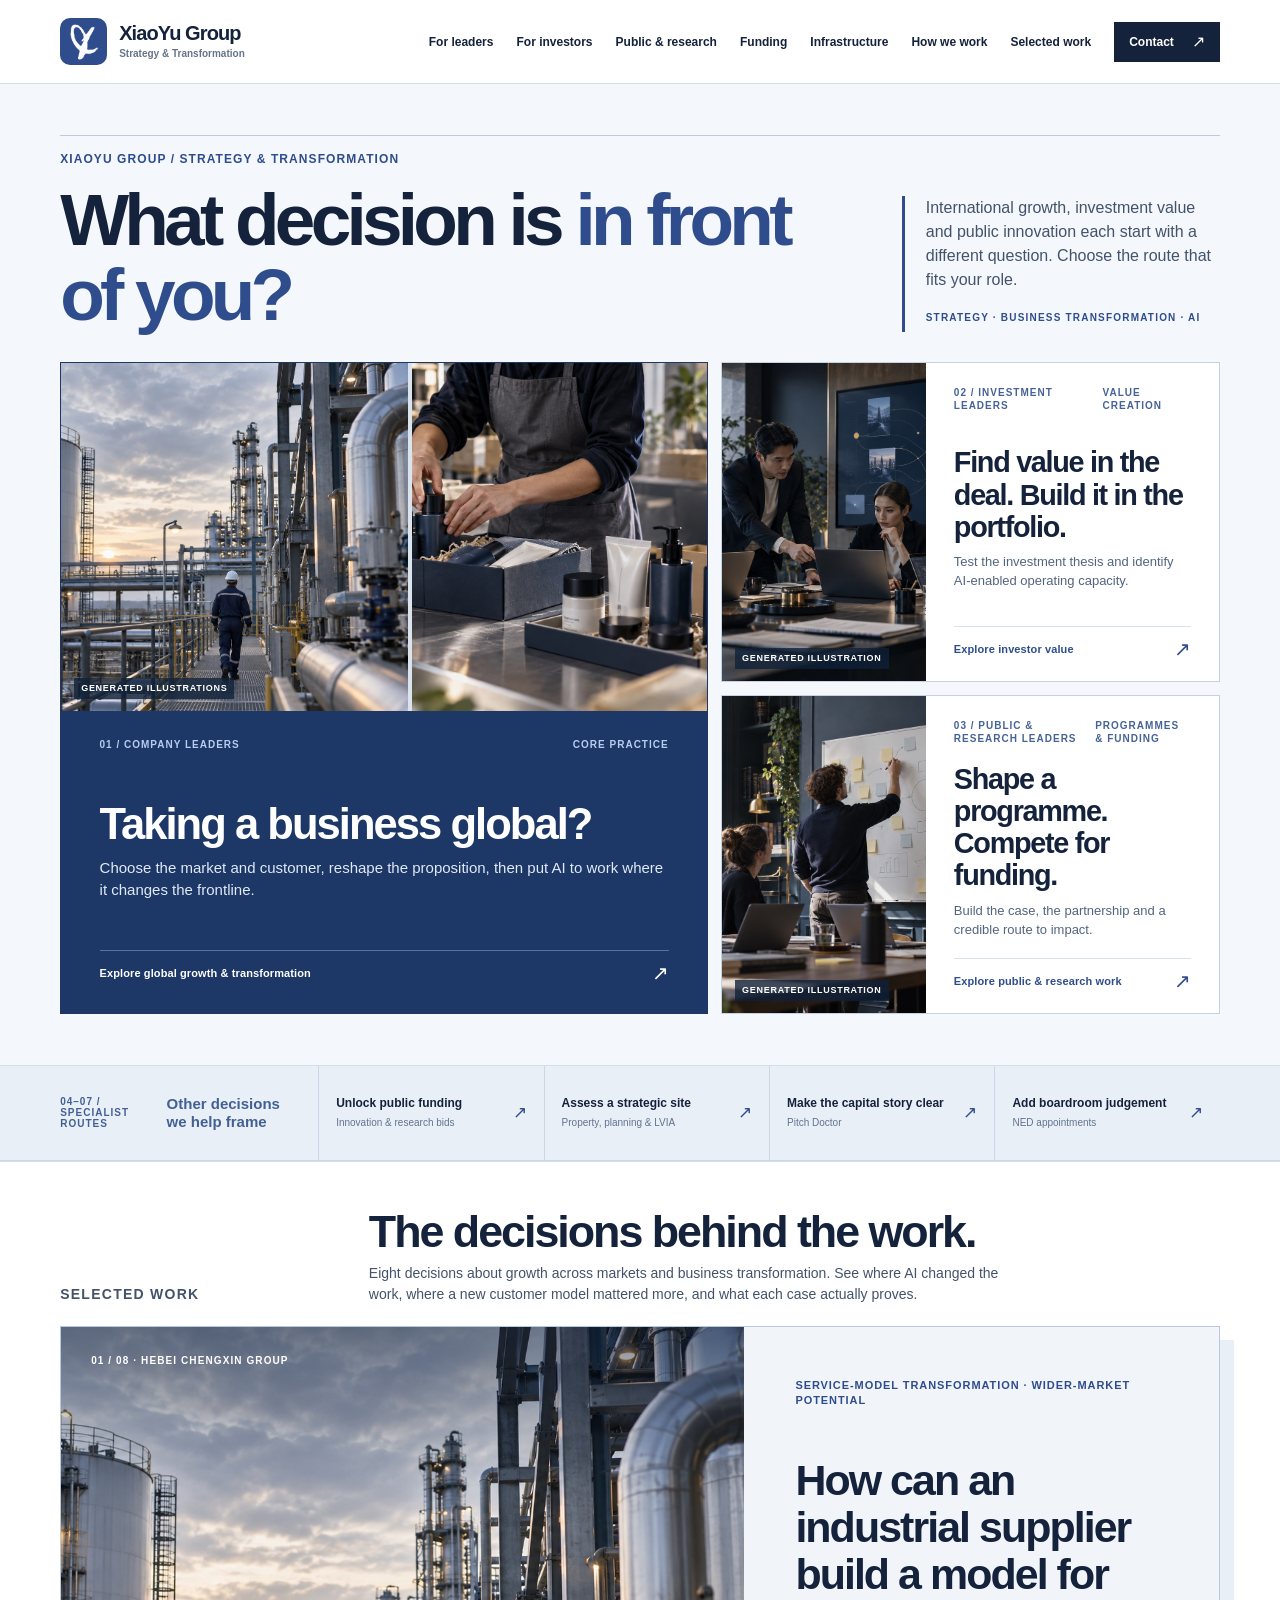
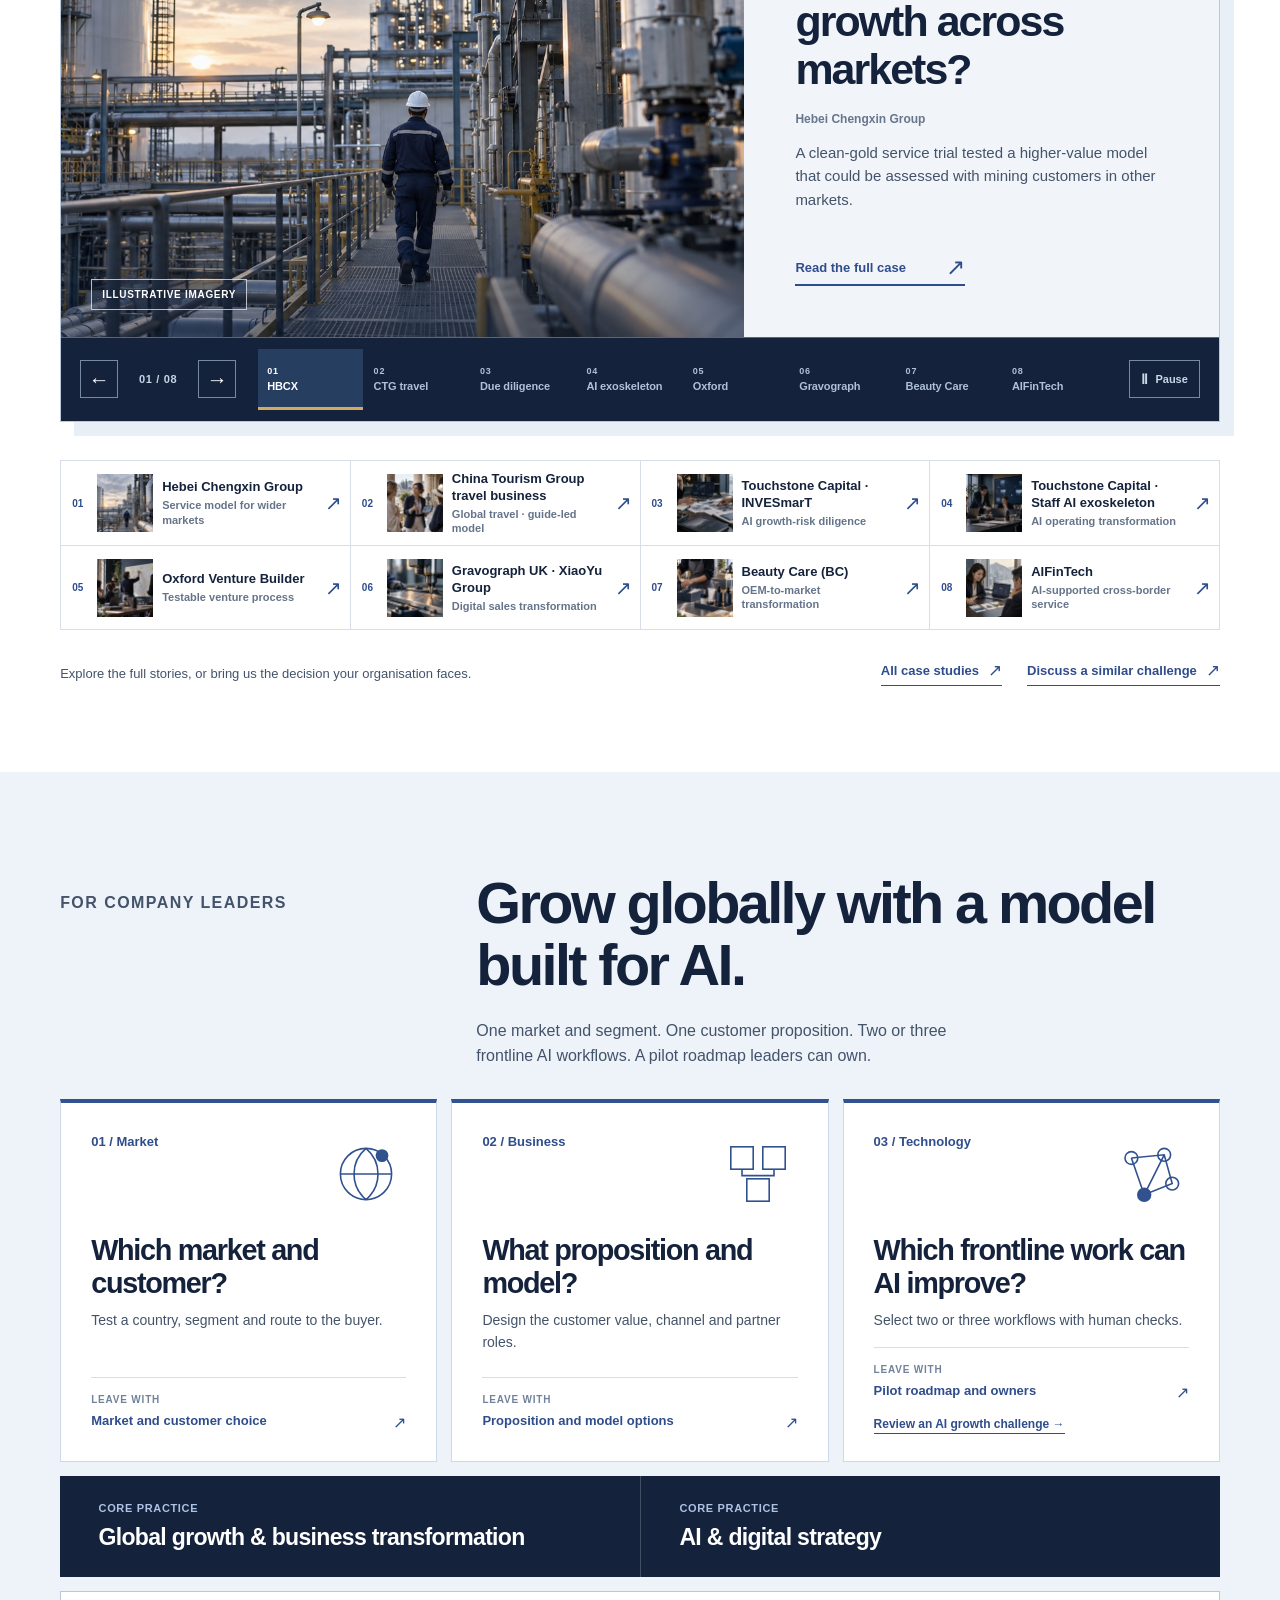
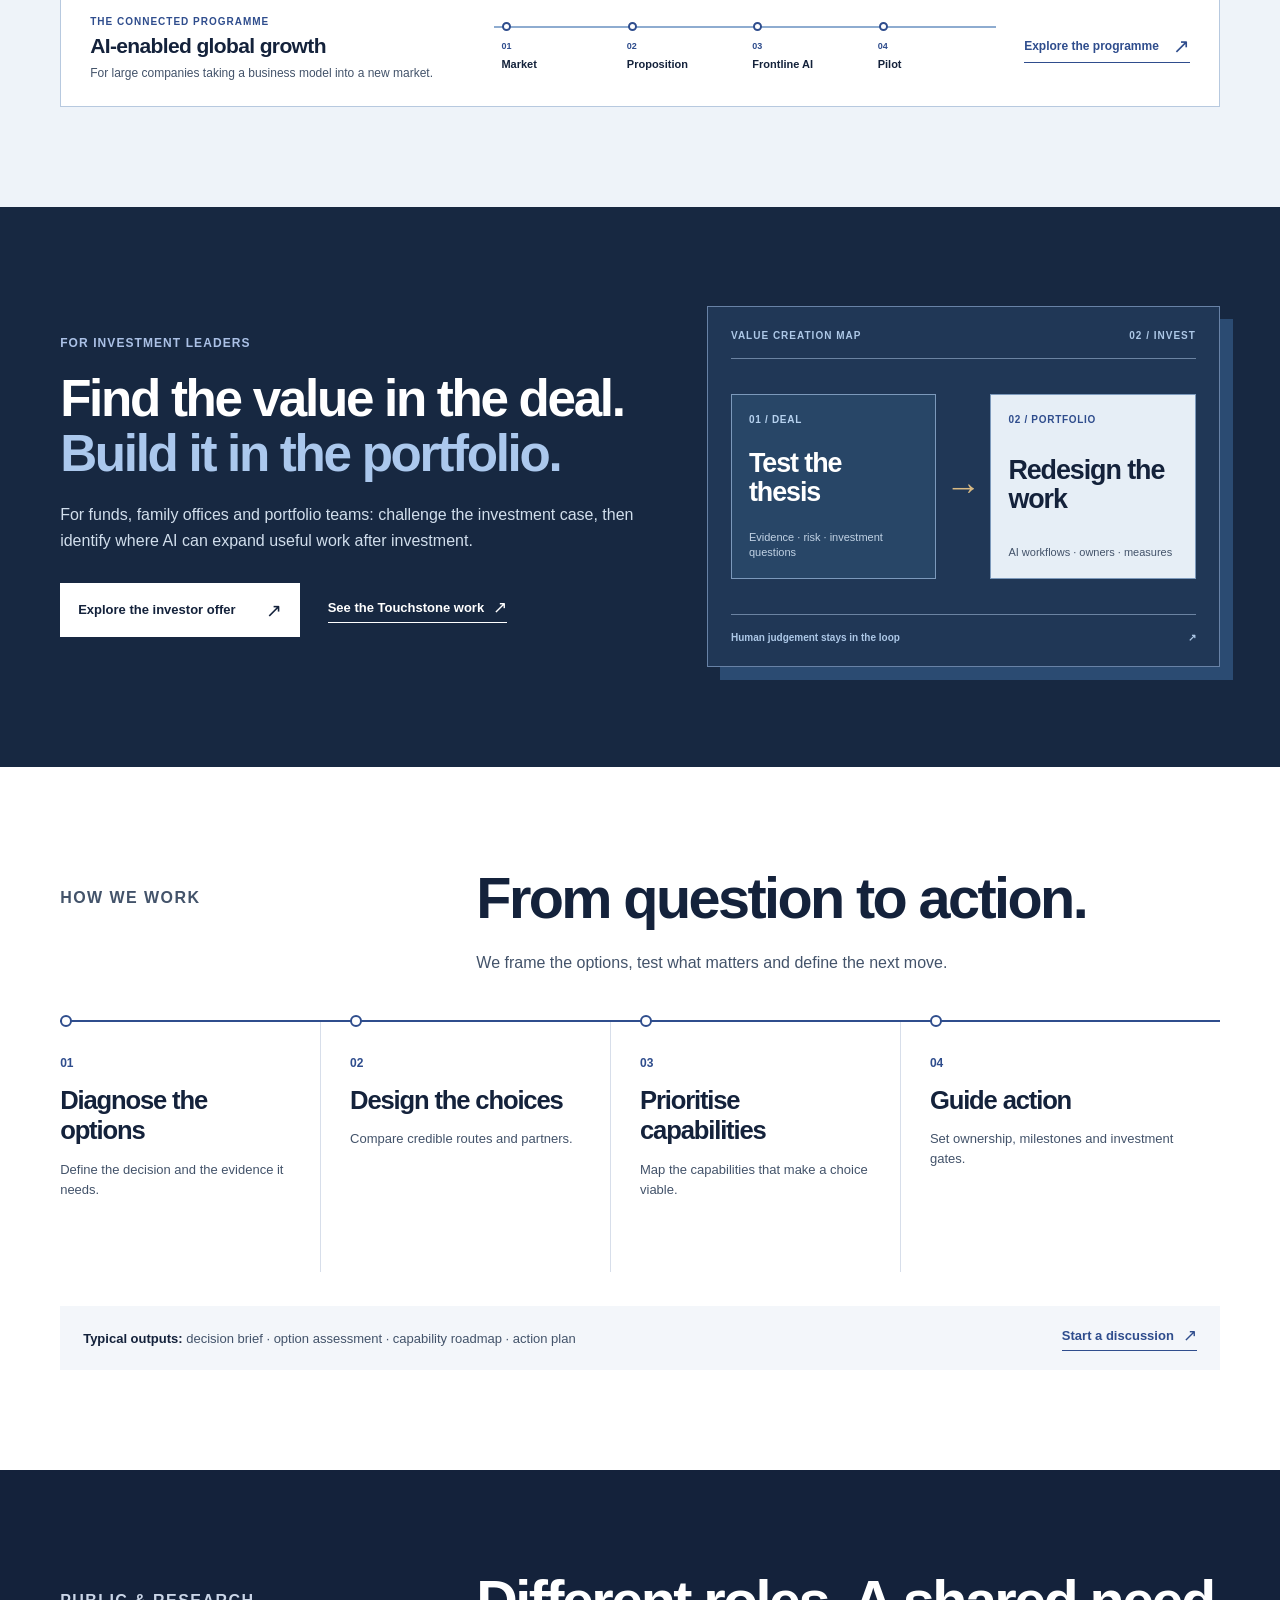
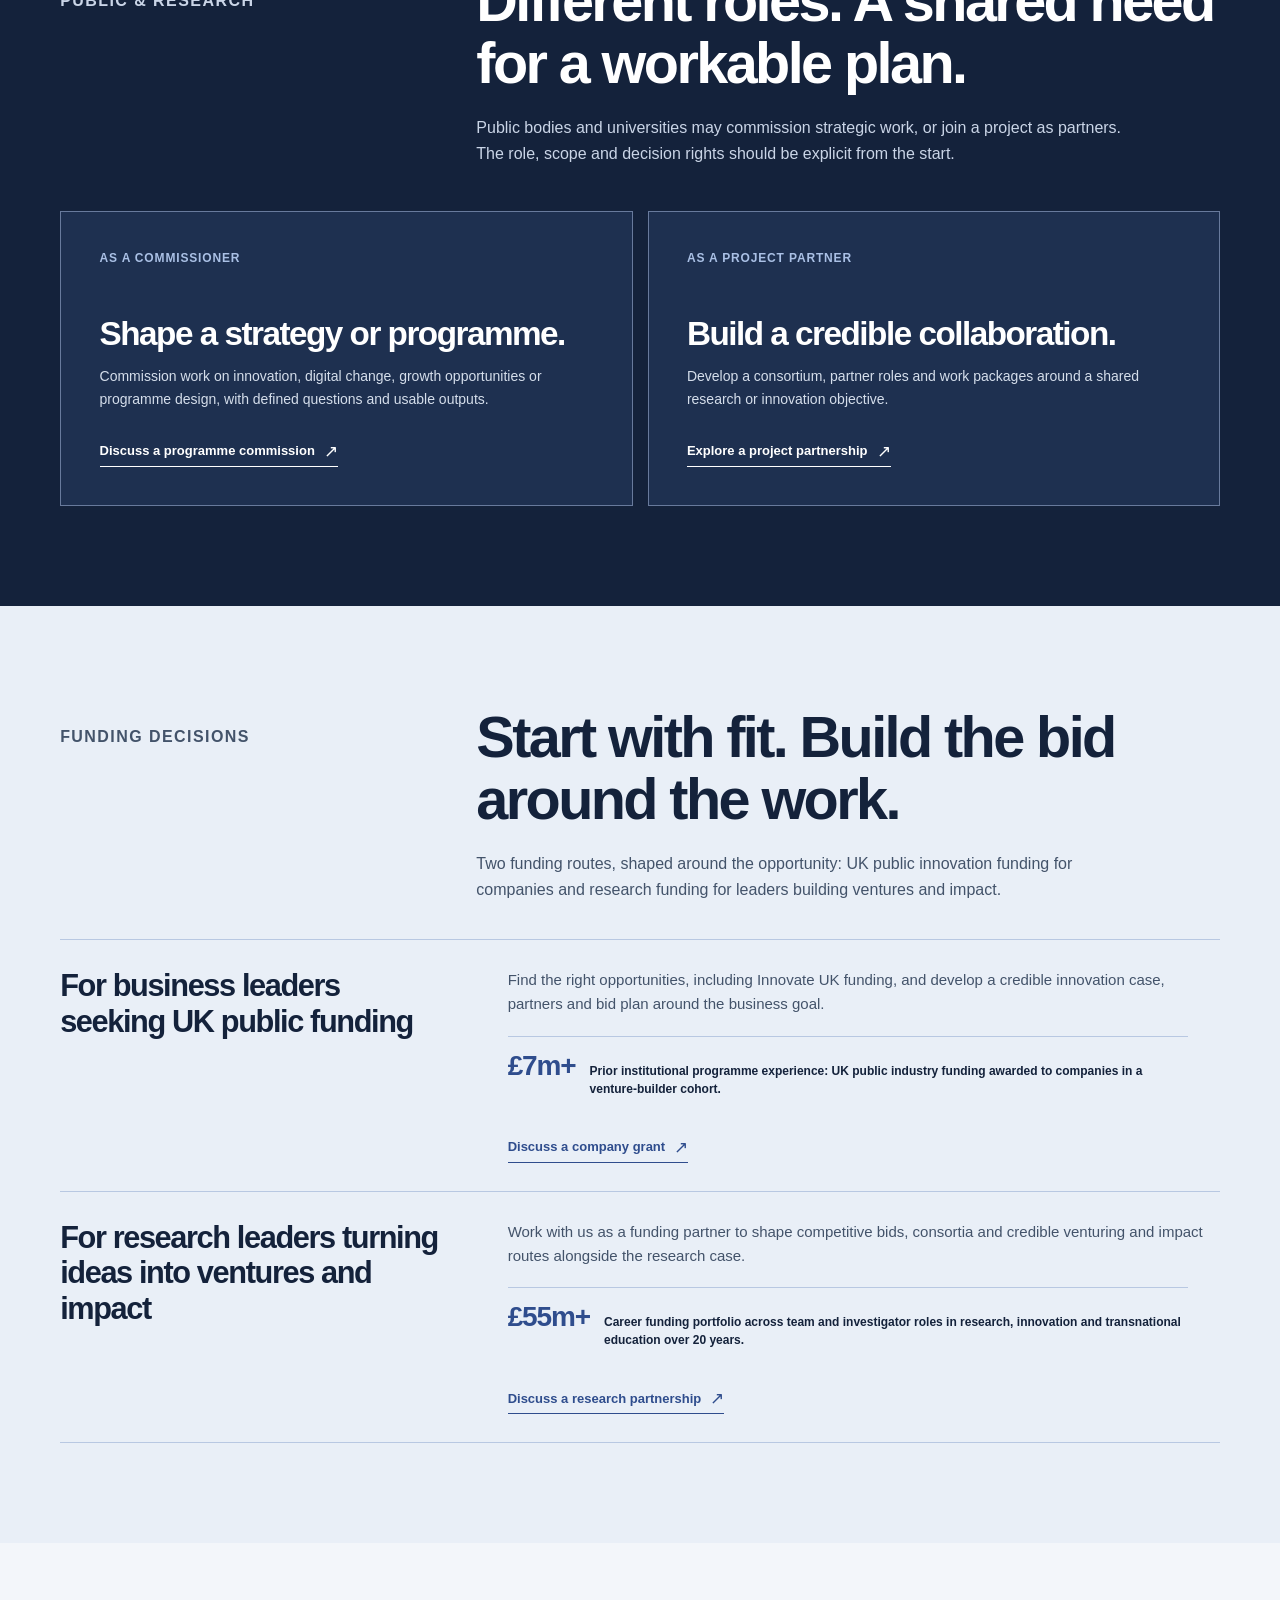
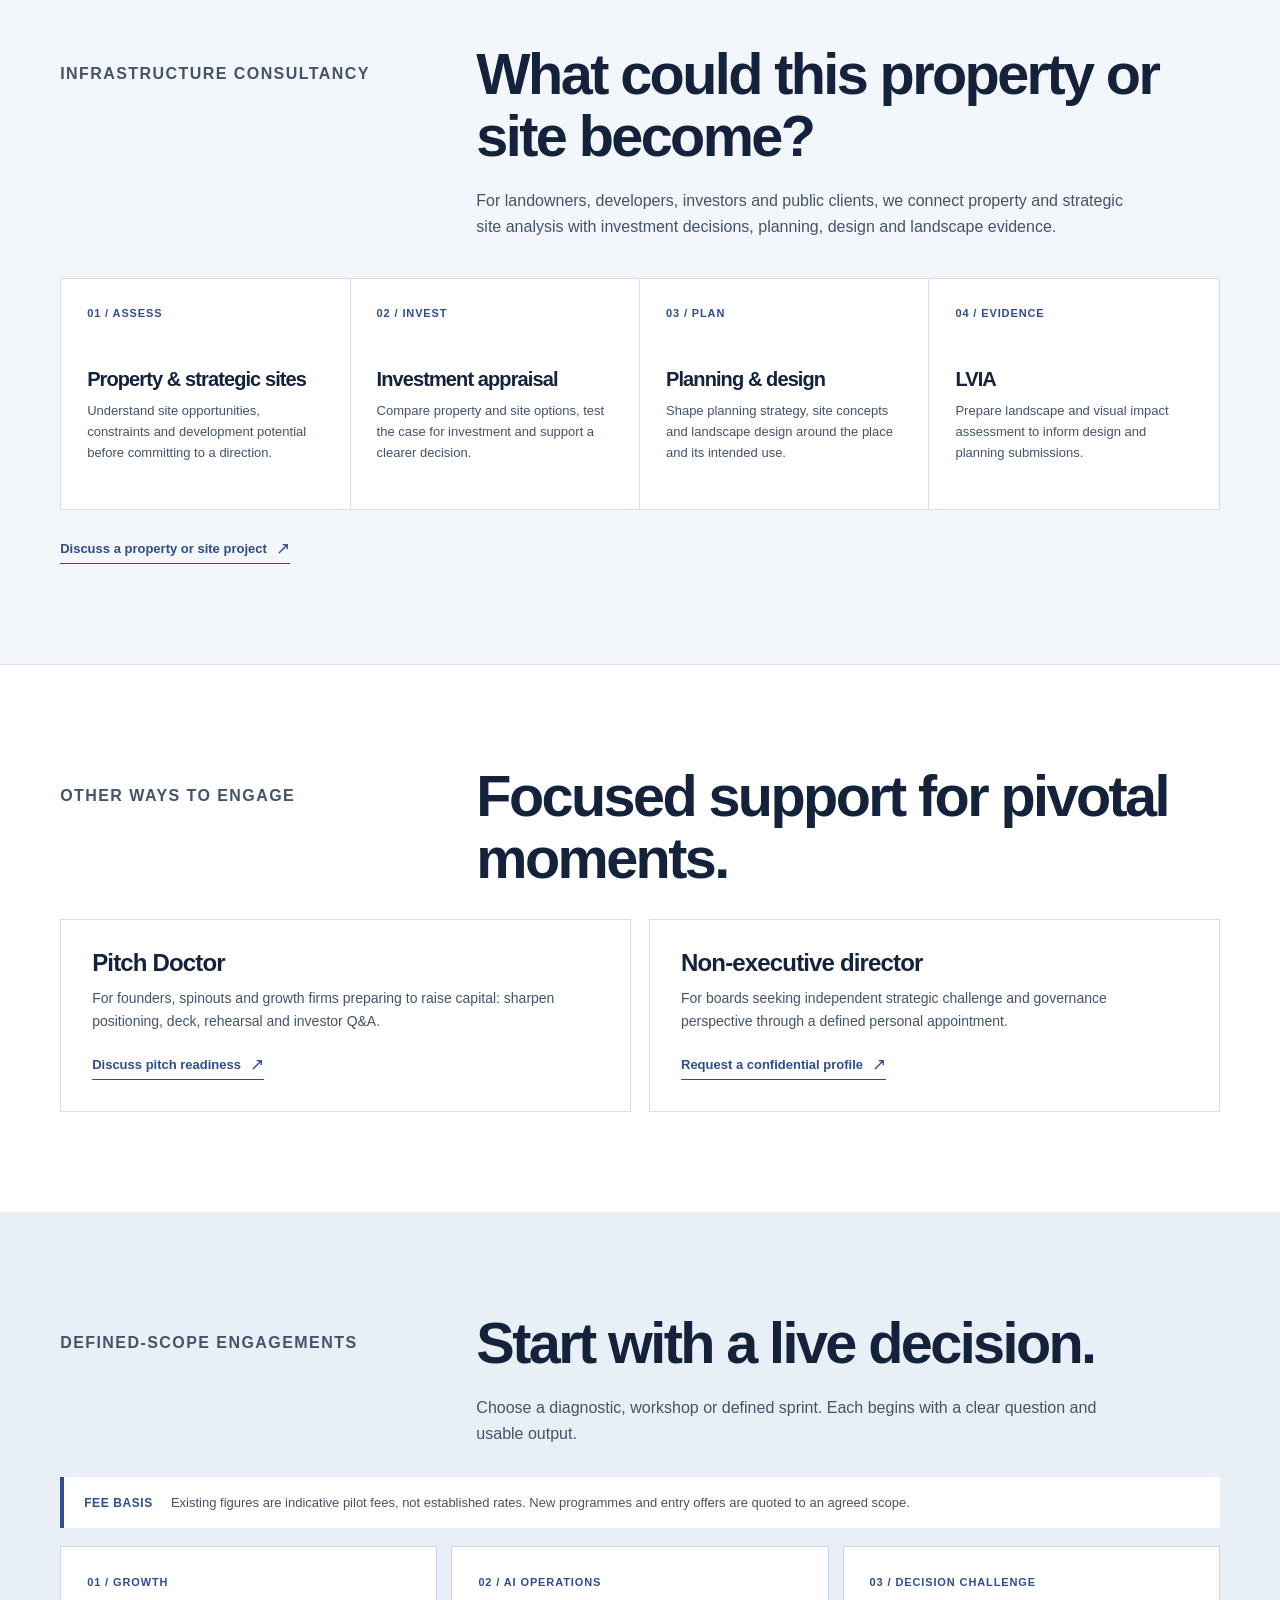
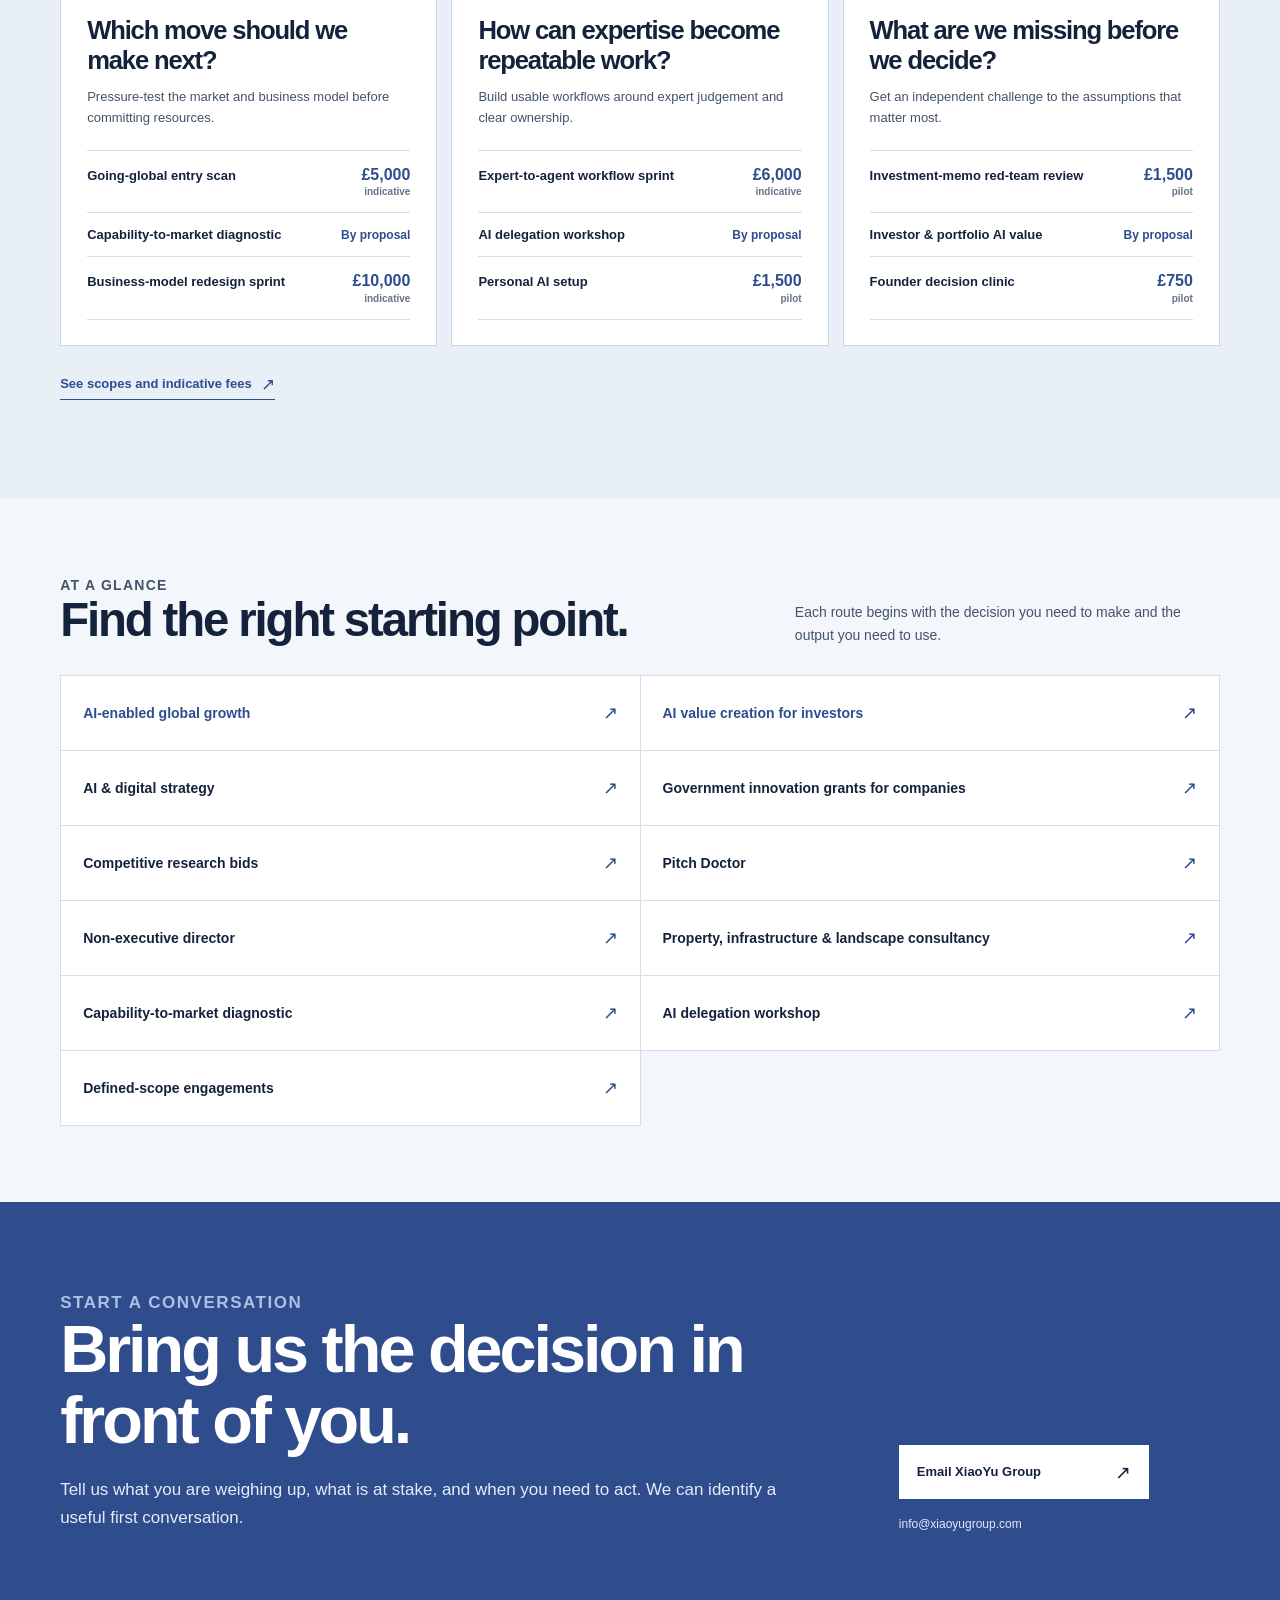
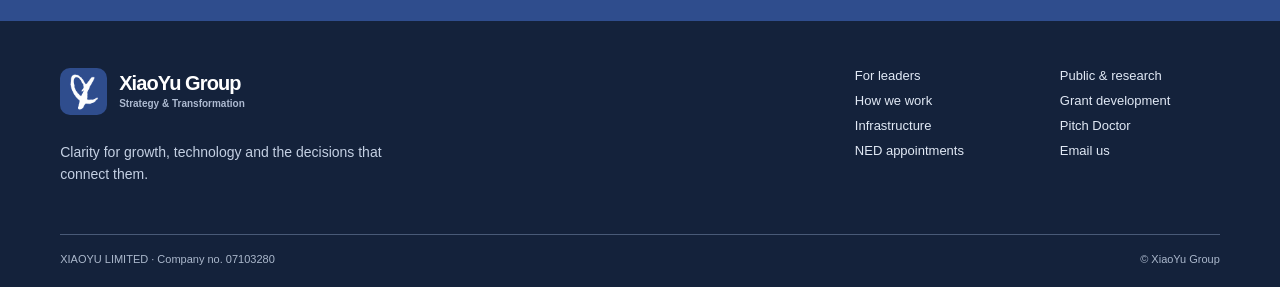
==== commit a845dfed: "Compress staging illustrations and lazy load lower routes" ====
--- a/index.html
+++ b/index.html
@@ -188,15 +188,15 @@
         </div>
         <div class="switchboard-grid" aria-label="Choose your route">
           <a class="buyer-route buyer-route--company" href="#leaders" aria-label="Company leaders: explore international growth and AI-enabled transformation">
-            <div class="buyer-route-media buyer-route-media--pair"><img src="assets/illustrations/hbcx.png" alt="" loading="eager"><img src="assets/illustrations/cosmetics.png" alt="" loading="eager"><span class="buyer-media-tag">Generated illustrations</span></div>
+            <div class="buyer-route-media buyer-route-media--pair"><img src="assets/illustrations/hbcx.jpg" alt="" loading="eager" fetchpriority="high"><img src="assets/illustrations/cosmetics.jpg" alt="" loading="eager"><span class="buyer-media-tag">Generated illustrations</span></div>
             <div class="buyer-route-copy"><span class="buyer-route-kicker"><span>01 / Company leaders</span><span>Core practice</span></span><div><h2>Taking a business global?</h2><p>Choose the market and customer, reshape the proposition, then put AI to work where it changes the frontline.</p></div><span class="buyer-route-bottom"><span>Explore global growth &amp; transformation</span><b aria-hidden="true">↗</b></span></div>
           </a>
           <a class="buyer-route buyer-route--secondary" href="#investors" aria-label="Investment leaders: explore deal diligence and portfolio AI value creation">
-            <div class="buyer-route-media buyer-route-media--investor"><img src="assets/illustrations/touchstone-exoskeleton.png" alt="" loading="eager"><span class="buyer-media-tag">Generated illustration</span></div>
+            <div class="buyer-route-media buyer-route-media--investor"><img src="assets/illustrations/touchstone-exoskeleton.jpg" alt="" loading="lazy"><span class="buyer-media-tag">Generated illustration</span></div>
             <div class="buyer-route-copy"><span class="buyer-route-kicker"><span>02 / Investment leaders</span><span>Value creation</span></span><div><h2>Find value in the deal. Build it in the portfolio.</h2><p>Test the investment thesis and identify AI-enabled operating capacity.</p></div><span class="buyer-route-bottom"><span>Explore investor value</span><b aria-hidden="true">↗</b></span></div>
           </a>
           <a class="buyer-route buyer-route--secondary" href="#public" aria-label="Public and research leaders: explore programmes, partnerships and research funding">
-            <div class="buyer-route-media buyer-route-media--research"><img src="assets/illustrations/oxford.png" alt="" loading="eager"><span class="buyer-media-tag">Generated illustration</span></div>
+            <div class="buyer-route-media buyer-route-media--research"><img src="assets/illustrations/oxford.jpg" alt="" loading="lazy"><span class="buyer-media-tag">Generated illustration</span></div>
             <div class="buyer-route-copy"><span class="buyer-route-kicker"><span>03 / Public &amp; research leaders</span><span>Programmes &amp; funding</span></span><div><h2>Shape a programme. Compete for funding.</h2><p>Build the case, the partnership and a credible route to impact.</p></div><span class="buyer-route-bottom"><span>Explore public &amp; research work</span><b aria-hidden="true">↗</b></span></div>
           </a>
         </div>
@@ -219,35 +219,35 @@
         <div class="case-carousel" role="region" aria-roledescription="carousel" aria-label="Selected case studies" tabindex="0">
           <div class="case-stage">
             <article class="case-slide" data-case-slide role="group" aria-roledescription="slide" aria-label="1 of 8, Hebei Chengxin Group">
-              <div class="case-slide-visual case-slide-visual--hbcx"><img src="assets/illustrations/hbcx.png" alt="Illustration of industrial processing equipment and chemical supply" width="1200" height="800" loading="lazy" decoding="async"><div class="case-image-labels"><span>01 / 08 · Hebei Chengxin Group</span><span>Illustrative imagery</span></div></div>
+              <div class="case-slide-visual case-slide-visual--hbcx"><img src="assets/illustrations/hbcx.jpg" alt="Illustration of industrial processing equipment and chemical supply" width="1200" height="800" loading="lazy" decoding="async"><div class="case-image-labels"><span>01 / 08 · Hebei Chengxin Group</span><span>Illustrative imagery</span></div></div>
               <div class="case-slide-copy"><span class="case-type">Service-model transformation · wider-market potential</span><h3>How can an industrial supplier build a model for growth across markets?</h3><span class="case-client">Hebei Chengxin Group</span><p class="case-excerpt">A clean-gold service trial tested a higher-value model that could be assessed with mining customers in other markets.</p><a class="case-slide-link" href="cases/hbcx.html">Read the full case</a></div>
             </article>
             <article class="case-slide" data-case-slide role="group" aria-roledescription="slide" aria-label="2 of 8, China Tourism Group travel business" hidden>
-              <div class="case-slide-visual case-slide-visual--cts"><img src="assets/illustrations/cts.png" alt="Illustration of a VIP tour leader discussing a tailored itinerary with travellers" width="1200" height="800" loading="lazy" decoding="async"><div class="case-image-labels"><span>02 / 08 · China Tourism Group</span><span>Illustrative imagery</span></div></div>
+              <div class="case-slide-visual case-slide-visual--cts"><img src="assets/illustrations/cts.jpg" alt="Illustration of a VIP tour leader discussing a tailored itinerary with travellers" width="1200" height="800" loading="lazy" decoding="async"><div class="case-image-labels"><span>02 / 08 · China Tourism Group</span><span>Illustrative imagery</span></div></div>
               <div class="case-slide-copy"><span class="case-type">AI-assisted travel transformation</span><h3>How can guides own customer relationships across destinations?</h3><span class="case-client">China Tourism Group travel business</span><span class="case-slide-brand"><img src="images/ctg_travel_logo_official.png" width="112" height="33" alt="CTG Travel brand mark"><span>CTG Travel is a China Tourism Group brand; this case is attributed to the group travel business</span></span><p class="case-excerpt">Guides became the relationship owners for travellers visiting global destinations; owner-described AI support was designed to personalise offers.</p><a class="case-slide-link" href="cases/cts.html">Read the full case</a></div>
             </article>
             <article class="case-slide" data-case-slide role="group" aria-roledescription="slide" aria-label="3 of 8, Touchstone Capital · INVESmarT" hidden>
-              <div class="case-slide-visual case-slide-visual--touchstone-diligence"><img src="assets/illustrations/touchstone-diligence.png" alt="Illustration of an investment review with documents and risk signals" width="1200" height="800" loading="lazy" decoding="async"><div class="case-image-labels"><span>03 / 08 · Touchstone Capital · INVESmarT</span><span>Illustrative imagery</span></div></div>
+              <div class="case-slide-visual case-slide-visual--touchstone-diligence"><img src="assets/illustrations/touchstone-diligence.jpg" alt="Illustration of an investment review with documents and risk signals" width="1200" height="800" loading="lazy" decoding="async"><div class="case-image-labels"><span>03 / 08 · Touchstone Capital · INVESmarT</span><span>Illustrative imagery</span></div></div>
               <div class="case-slide-copy"><span class="case-type">AI-assisted growth-risk diligence</span><h3>What must an investor test before backing global growth?</h3><span class="case-client">Touchstone Capital · INVESmarT</span><p class="case-excerpt">INVESmarT brought AI-supported risk signals into diligence; cross-border growth plans are one application of that lens.</p><a class="case-slide-link" href="cases/touchstone-diligence.html">Read the full case</a></div>
             </article>
             <article class="case-slide" data-case-slide role="group" aria-roledescription="slide" aria-label="4 of 8, Touchstone Capital · Staff AI exoskeleton" hidden>
-              <div class="case-slide-visual case-slide-visual--touchstone-exoskeleton"><img src="assets/illustrations/touchstone-exoskeleton.png" alt="Illustration of investment staff working with AI-assisted workflows" width="1200" height="800" loading="lazy" decoding="async"><div class="case-image-labels"><span>04 / 08 · Touchstone Capital · Staff AI exoskeleton</span><span>Illustrative imagery</span></div></div>
+              <div class="case-slide-visual case-slide-visual--touchstone-exoskeleton"><img src="assets/illustrations/touchstone-exoskeleton.jpg" alt="Illustration of investment staff working with AI-assisted workflows" width="1200" height="800" loading="lazy" decoding="async"><div class="case-image-labels"><span>04 / 08 · Touchstone Capital · Staff AI exoskeleton</span><span>Illustrative imagery</span></div></div>
               <div class="case-slide-copy"><span class="case-type">AI-enabled operating transformation</span><h3>How can a lean team support a growing portfolio?</h3><span class="case-client">Touchstone Capital · Staff AI exoskeleton</span><p class="case-excerpt">Role-specific AI changed investor and portfolio workflows; the owner reports four times the work volume at unchanged headcount.</p><a class="case-slide-link" href="cases/touchstone-exoskeleton.html">Read the full case</a></div>
             </article>
             <article class="case-slide" data-case-slide role="group" aria-roledescription="slide" aria-label="5 of 8, Oxford Venture Builder" hidden>
-              <div class="case-slide-visual case-slide-visual--oxford"><img src="assets/illustrations/oxford.png" alt="Illustration of a venture team testing a business process in a workshop" width="1200" height="800" loading="lazy" decoding="async"><div class="case-image-labels"><span>05 / 08 · Oxford Venture Builder</span><span>Illustrative imagery</span></div></div>
+              <div class="case-slide-visual case-slide-visual--oxford"><img src="assets/illustrations/oxford.jpg" alt="Illustration of a venture team testing a business process in a workshop" width="1200" height="800" loading="lazy" decoding="async"><div class="case-image-labels"><span>05 / 08 · Oxford Venture Builder</span><span>Illustrative imagery</span></div></div>
               <div class="case-slide-copy"><span class="case-type">Venture process transformation</span><h3>Which assumptions must a venture test before it scales?</h3><span class="case-client">Oxford Venture Builder</span><p class="case-excerpt">A focused Oxford Venture Builder assignment made the venture process testable before scaling; the method can inform entry into new markets.</p><a class="case-slide-link" href="cases/oxford.html">Read the full case</a></div>
             </article>
             <article class="case-slide" data-case-slide role="group" aria-roledescription="slide" aria-label="6 of 8, Gravograph UK · XiaoYu Group" hidden>
-              <div class="case-slide-visual case-slide-visual--gravograph"><img src="assets/illustrations/gravograph.png" alt="Illustration of a precision engraving machine at work" width="1200" height="800" loading="lazy" decoding="async"><div class="case-image-labels"><span>06 / 08 · Gravograph UK · XiaoYu Group</span><span>Illustrative imagery</span></div></div>
+              <div class="case-slide-visual case-slide-visual--gravograph"><img src="assets/illustrations/gravograph.jpg" alt="Illustration of a precision engraving machine at work" width="1200" height="800" loading="lazy" decoding="async"><div class="case-image-labels"><span>06 / 08 · Gravograph UK · XiaoYu Group</span><span>Illustrative imagery</span></div></div>
               <div class="case-slide-copy"><span class="case-type">Digital sales transformation</span><h3>How can industrial product proof reach new buyers?</h3><span class="case-client">Gravograph UK · XiaoYu Group</span><p class="case-excerpt">XiaoYu Group turned Gravograph’s social activity towards a lead-generation journey that can be adapted for unfamiliar markets.</p><a class="case-slide-link" href="cases/gravograph.html">Read the full case</a></div>
             </article>
             <article class="case-slide" data-case-slide role="group" aria-roledescription="slide" aria-label="7 of 8, Beauty Care (BC)" hidden>
-              <div class="case-slide-visual case-slide-visual--beauty-care"><img src="assets/illustrations/cosmetics.png" alt="Illustration of a men's grooming product and corporate benefits setting" width="1200" height="800" loading="lazy" decoding="async"><div class="case-image-labels"><span>07 / 08 · Beauty Care (BC)</span><span>Illustrative imagery</span></div></div>
+              <div class="case-slide-visual case-slide-visual--beauty-care"><img src="assets/illustrations/cosmetics.jpg" alt="Illustration of a men's grooming product and corporate benefits setting" width="1200" height="800" loading="lazy" decoding="async"><div class="case-image-labels"><span>07 / 08 · Beauty Care (BC)</span><span>Illustrative imagery</span></div></div>
               <div class="case-slide-copy"><span class="case-type">OEM transformation · new segment</span><h3>How can a cosmetics OEM grow beyond other brands?</h3><span class="case-client">Beauty Care (BC) · published case alias</span><p class="case-excerpt">A male-grooming segment and corporate channel created a model that could be tested with buyers in further markets.</p><a class="case-slide-link" href="cases/beauty-care.html">Read the full case</a></div>
             </article>
             <article class="case-slide" data-case-slide role="group" aria-roledescription="slide" aria-label="8 of 8, AIFinTech" hidden>
-              <div class="case-slide-visual case-slide-visual--aifintech"><img src="assets/illustrations/aifintech.png" alt="Illustration of a wealth adviser reviewing a short list of ranked options" width="1200" height="800" loading="lazy" decoding="async"><div class="case-image-labels"><span>08 / 08 · AIFinTech</span><span>Illustrative imagery</span></div></div>
+              <div class="case-slide-visual case-slide-visual--aifintech"><img src="assets/illustrations/aifintech.jpg" alt="Illustration of a wealth adviser reviewing a short list of ranked options" width="1200" height="800" loading="lazy" decoding="async"><div class="case-image-labels"><span>08 / 08 · AIFinTech</span><span>Illustrative imagery</span></div></div>
               <div class="case-slide-copy"><span class="case-type">AI-enabled cross-border advisory</span><h3>How can a boutique adviser serve cross-border clients at scale?</h3><span class="case-client">AIFinTech · published case alias</span><p class="case-excerpt">AI-supported behavioural prioritisation gave advisers a short, explainable shortlist for a growing cross-border client base.</p><a class="case-slide-link" href="cases/aifintech.html">Read the full case</a></div>
             </article>
           </div>
@@ -258,7 +258,7 @@
           </div>
           <span class="sr-only case-announcement" aria-live="polite"></span>
         </div>
-        <nav class="case-index" aria-label="All selected case stories"><a href="cases/hbcx.html"><small>01</small><span class="case-index-image"><img src="assets/illustrations/hbcx.png" alt="" width="64" height="58" loading="lazy" decoding="async"></span><span>Hebei Chengxin Group<em>Service model for wider markets</em></span><b aria-hidden="true">↗</b></a><a href="cases/cts.html"><small>02</small><span class="case-index-image"><img src="assets/illustrations/cts.png" alt="" width="64" height="58" loading="lazy" decoding="async"></span><span>China Tourism Group travel business<em>Global travel · guide-led model</em></span><b aria-hidden="true">↗</b></a><a href="cases/touchstone-diligence.html"><small>03</small><span class="case-index-image"><img src="assets/illustrations/touchstone-diligence.png" alt="" width="64" height="58" loading="lazy" decoding="async"></span><span>Touchstone Capital · INVESmarT<em>AI growth-risk diligence</em></span><b aria-hidden="true">↗</b></a><a href="cases/touchstone-exoskeleton.html"><small>04</small><span class="case-index-image"><img src="assets/illustrations/touchstone-exoskeleton.png" alt="" width="64" height="58" loading="lazy" decoding="async"></span><span>Touchstone Capital · Staff AI exoskeleton<em>AI operating transformation</em></span><b aria-hidden="true">↗</b></a><a href="cases/oxford.html"><small>05</small><span class="case-index-image"><img src="assets/illustrations/oxford.png" alt="" width="64" height="58" loading="lazy" decoding="async"></span><span>Oxford Venture Builder<em>Testable venture process</em></span><b aria-hidden="true">↗</b></a><a href="cases/gravograph.html"><small>06</small><span class="case-index-image"><img src="assets/illustrations/gravograph.png" alt="" width="64" height="58" loading="lazy" decoding="async"></span><span>Gravograph UK · XiaoYu Group<em>Digital sales transformation</em></span><b aria-hidden="true">↗</b></a><a href="cases/beauty-care.html"><small>07</small><span class="case-index-image"><img src="assets/illustrations/cosmetics.png" alt="" width="64" height="58" loading="lazy" decoding="async"></span><span>Beauty Care (BC)<em>OEM-to-market transformation</em></span><b aria-hidden="true">↗</b></a><a href="cases/aifintech.html"><small>08</small><span class="case-index-image"><img src="assets/illustrations/aifintech.png" alt="" width="64" height="58" loading="lazy" decoding="async"></span><span>AIFinTech<em>AI-supported cross-border service</em></span><b aria-hidden="true">↗</b></a></nav>
+        <nav class="case-index" aria-label="All selected case stories"><a href="cases/hbcx.html"><small>01</small><span class="case-index-image"><img src="assets/illustrations/hbcx.jpg" alt="" width="64" height="58" loading="lazy" decoding="async"></span><span>Hebei Chengxin Group<em>Service model for wider markets</em></span><b aria-hidden="true">↗</b></a><a href="cases/cts.html"><small>02</small><span class="case-index-image"><img src="assets/illustrations/cts.jpg" alt="" width="64" height="58" loading="lazy" decoding="async"></span><span>China Tourism Group travel business<em>Global travel · guide-led model</em></span><b aria-hidden="true">↗</b></a><a href="cases/touchstone-diligence.html"><small>03</small><span class="case-index-image"><img src="assets/illustrations/touchstone-diligence.jpg" alt="" width="64" height="58" loading="lazy" decoding="async"></span><span>Touchstone Capital · INVESmarT<em>AI growth-risk diligence</em></span><b aria-hidden="true">↗</b></a><a href="cases/touchstone-exoskeleton.html"><small>04</small><span class="case-index-image"><img src="assets/illustrations/touchstone-exoskeleton.jpg" alt="" width="64" height="58" loading="lazy" decoding="async"></span><span>Touchstone Capital · Staff AI exoskeleton<em>AI operating transformation</em></span><b aria-hidden="true">↗</b></a><a href="cases/oxford.html"><small>05</small><span class="case-index-image"><img src="assets/illustrations/oxford.jpg" alt="" width="64" height="58" loading="lazy" decoding="async"></span><span>Oxford Venture Builder<em>Testable venture process</em></span><b aria-hidden="true">↗</b></a><a href="cases/gravograph.html"><small>06</small><span class="case-index-image"><img src="assets/illustrations/gravograph.jpg" alt="" width="64" height="58" loading="lazy" decoding="async"></span><span>Gravograph UK · XiaoYu Group<em>Digital sales transformation</em></span><b aria-hidden="true">↗</b></a><a href="cases/beauty-care.html"><small>07</small><span class="case-index-image"><img src="assets/illustrations/cosmetics.jpg" alt="" width="64" height="58" loading="lazy" decoding="async"></span><span>Beauty Care (BC)<em>OEM-to-market transformation</em></span><b aria-hidden="true">↗</b></a><a href="cases/aifintech.html"><small>08</small><span class="case-index-image"><img src="assets/illustrations/aifintech.jpg" alt="" width="64" height="58" loading="lazy" decoding="async"></span><span>AIFinTech<em>AI-supported cross-border service</em></span><b aria-hidden="true">↗</b></a></nav>
         <div class="case-footer"><p>Explore the full stories, or bring us the decision your organisation faces.</p><div class="case-footer-links"><a class="text-link" href="cases/index.html">All case studies</a><a class="text-link" href="mailto:info@xiaoyugroup.com?subject=Selected%20work%20enquiry">Discuss a similar challenge</a></div></div>
       </div>
     </section>
